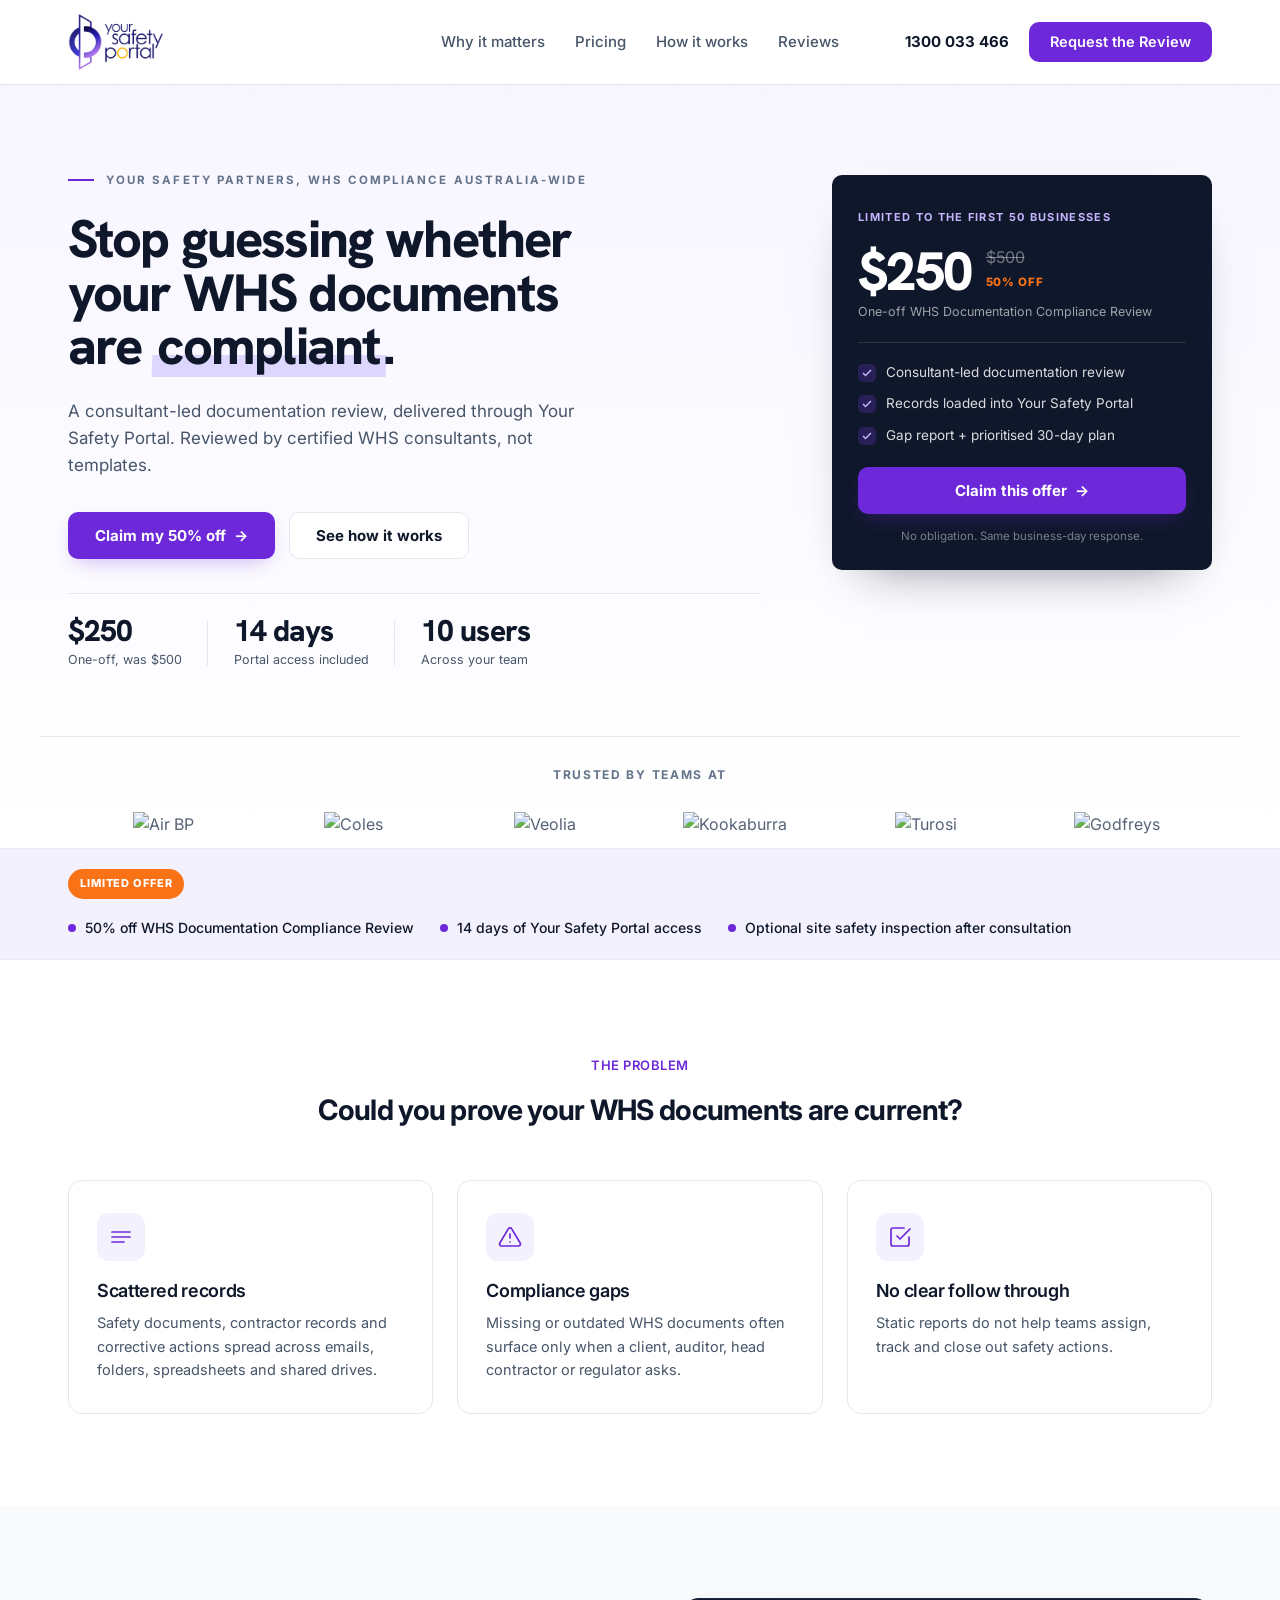
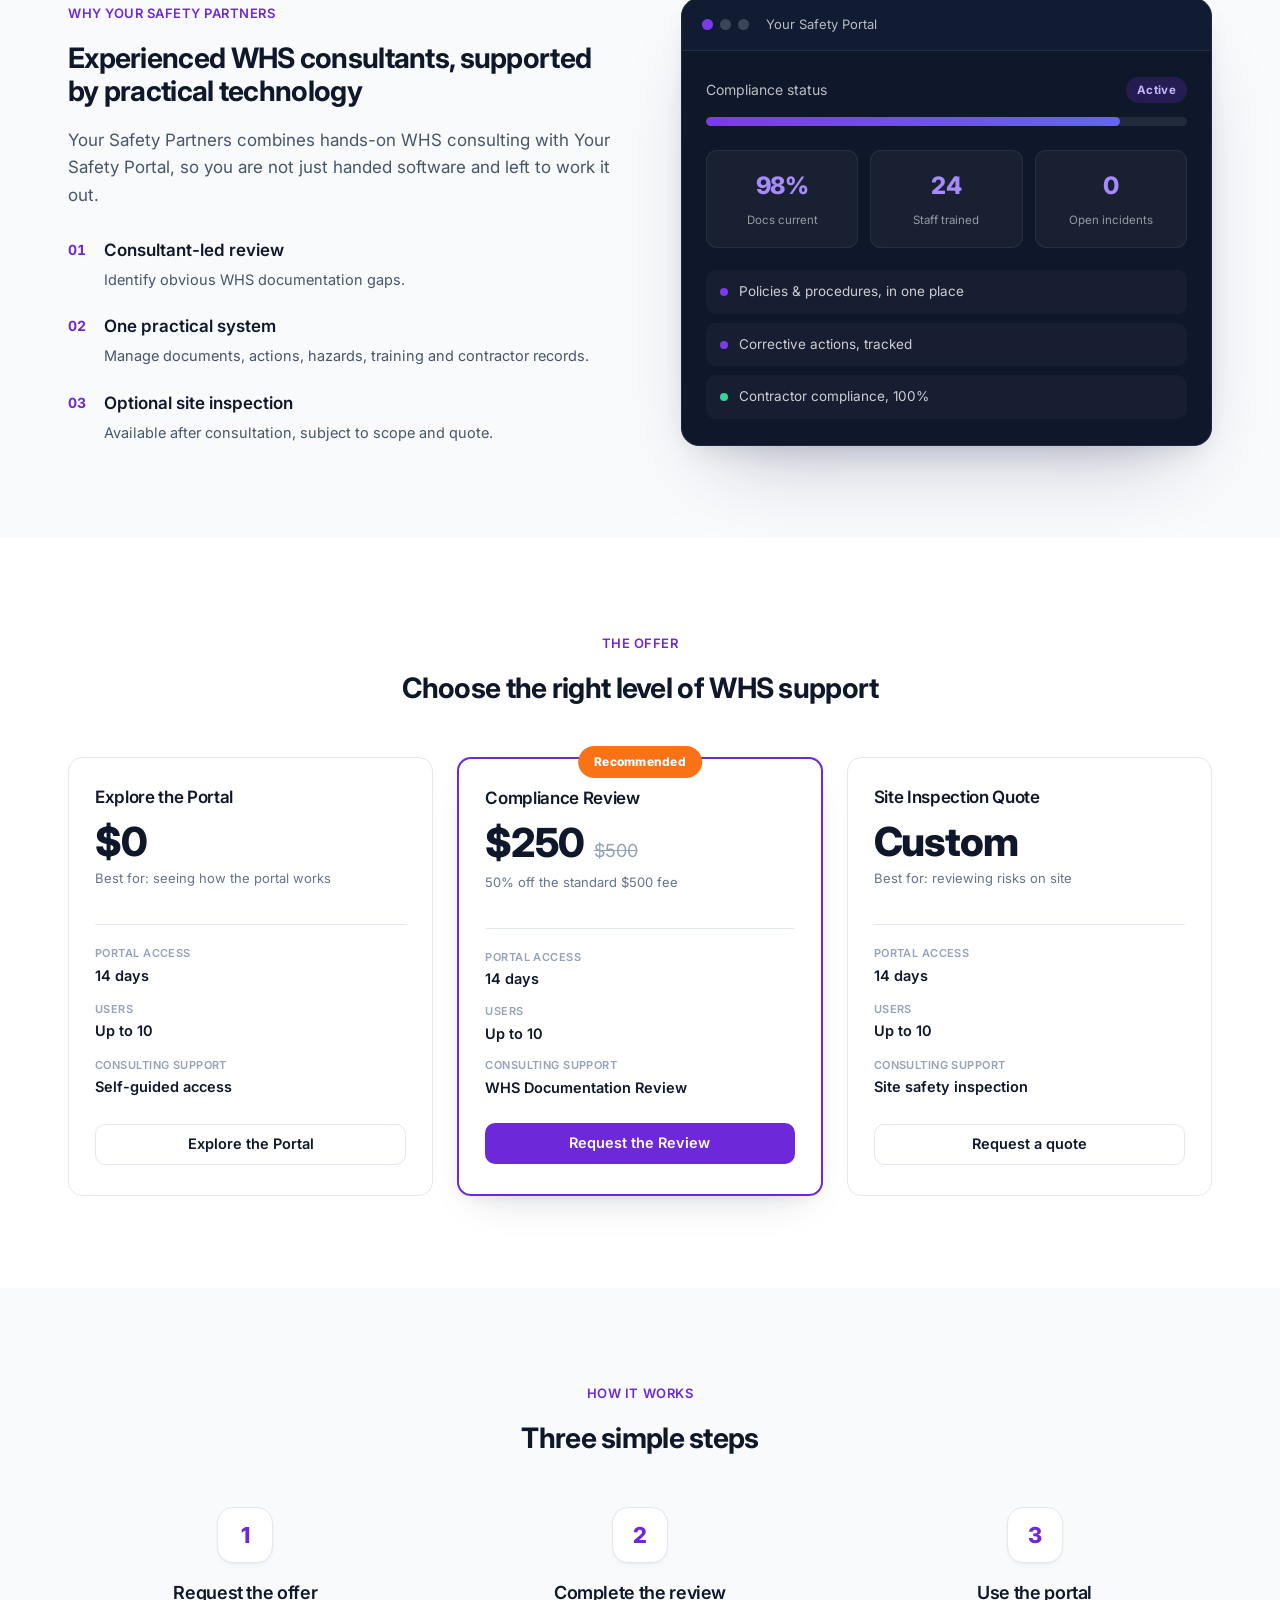
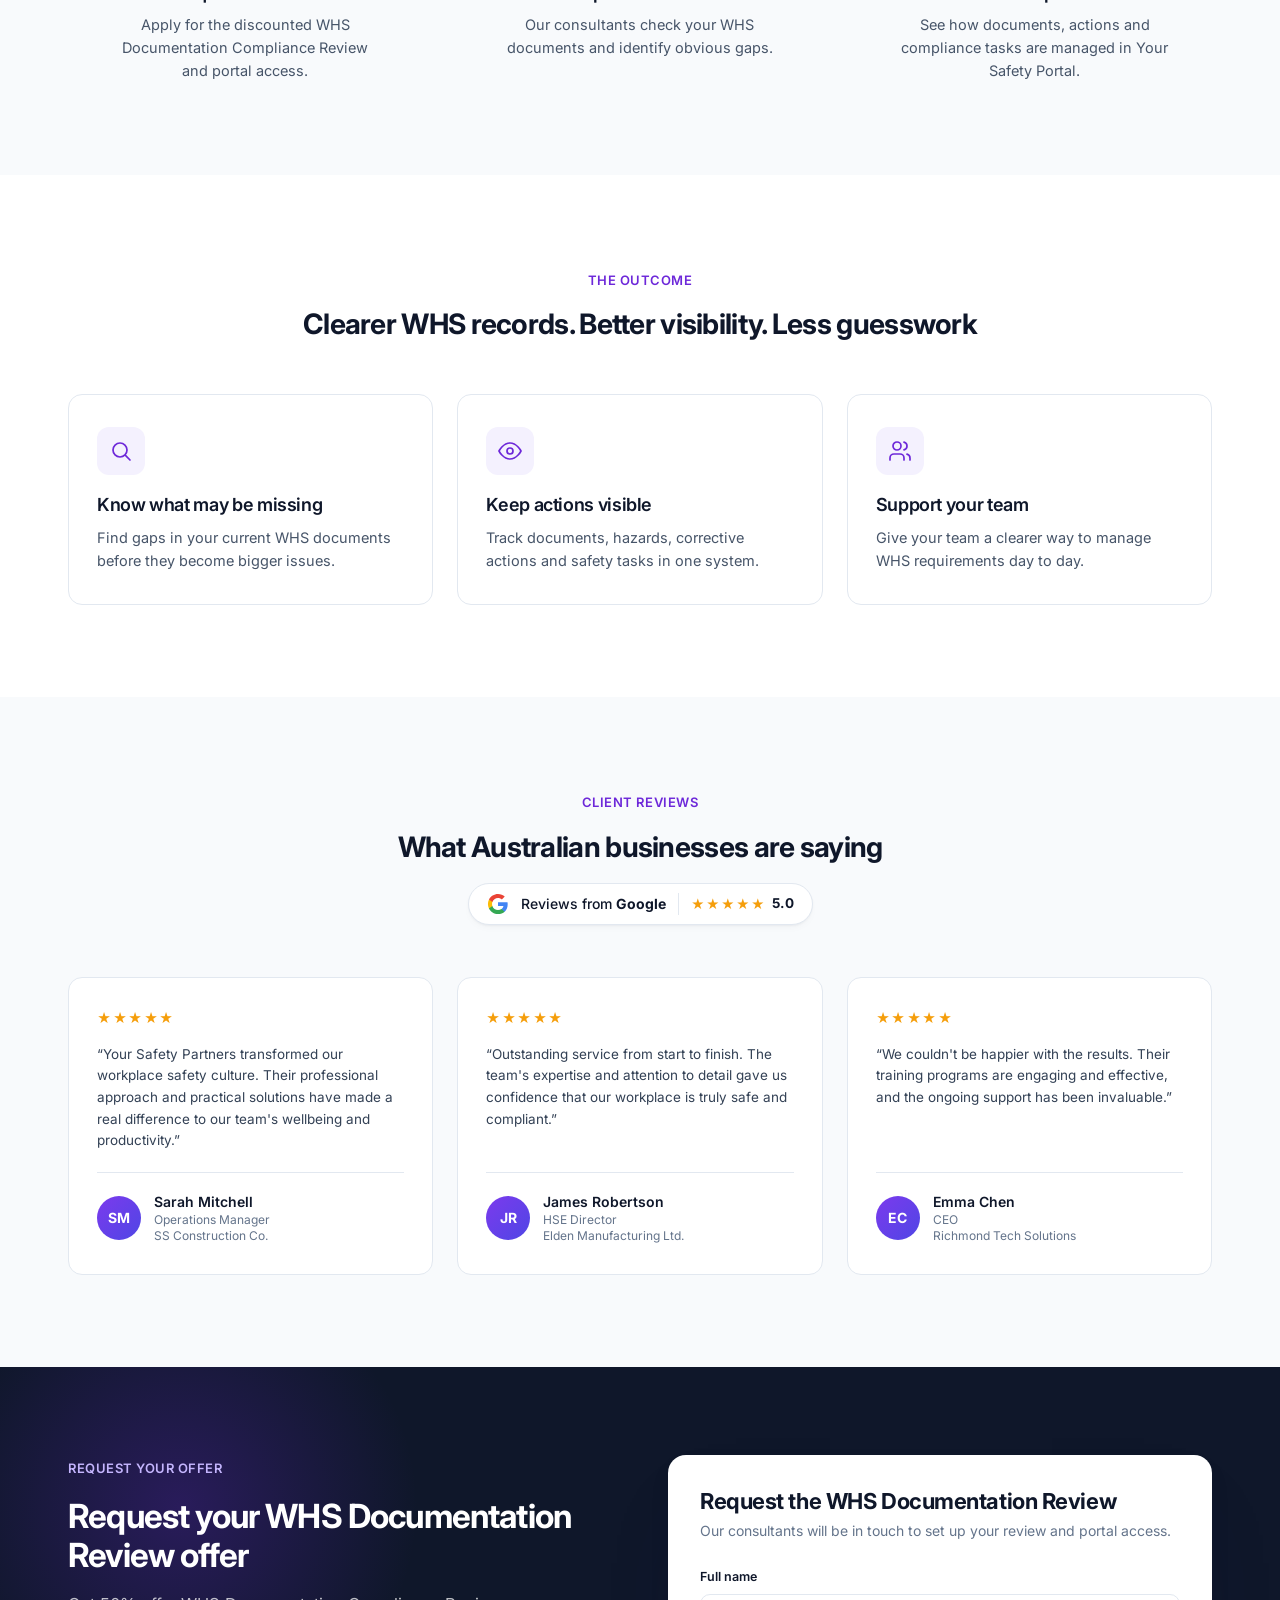
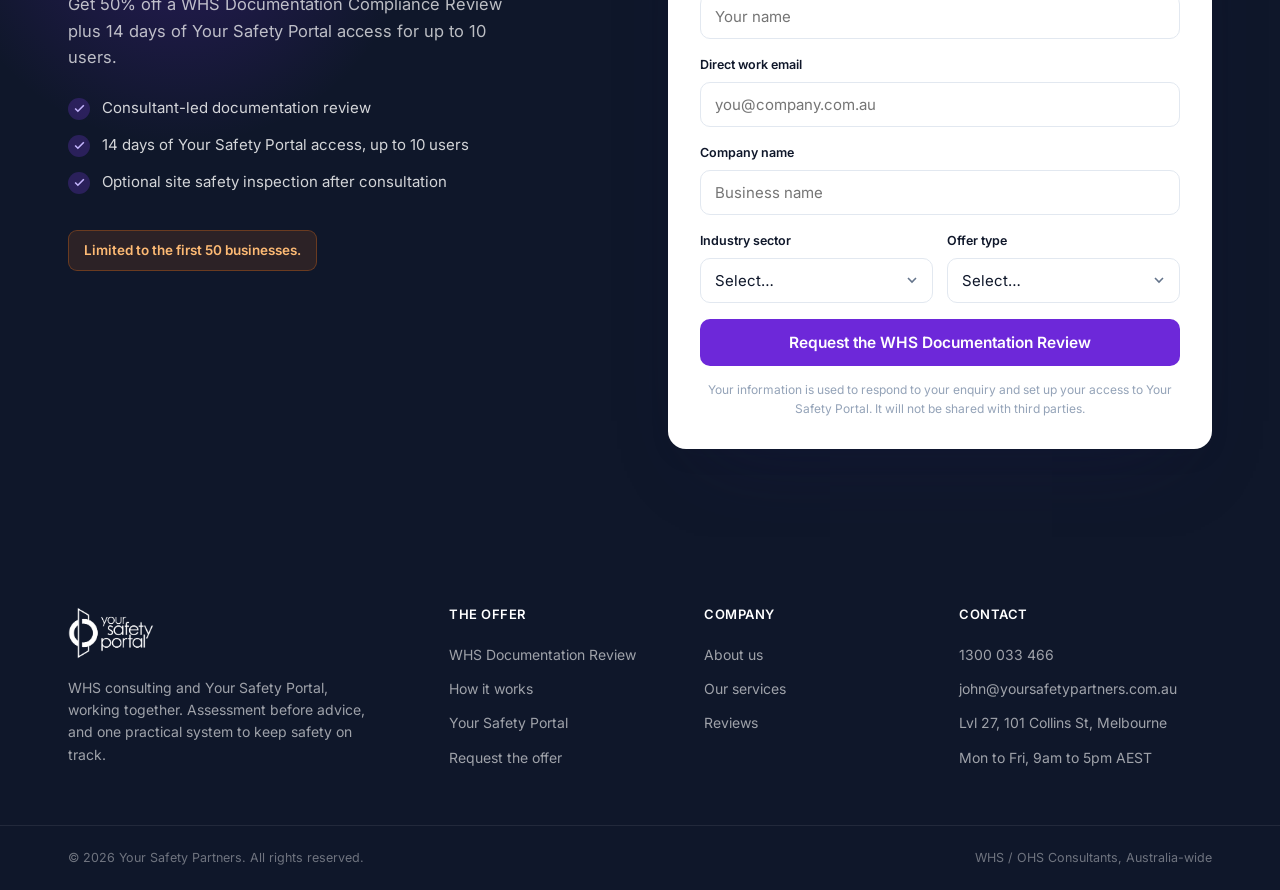
==== index.html @ 128a8061 "Copy: clear the last dashes site-wide; add stat count-up and scroll reveal index.html was already cl" ====
<!DOCTYPE html>
<html lang="en-AU">
<head>
<meta charset="UTF-8" />
<meta name="viewport" content="width=device-width, initial-scale=1.0" />
<title>WHS Documentation Compliance Review, 50% Off | Your Safety Portal</title>
<meta name="description" content="Get 50% off a WHS Documentation Compliance Review, delivered through Your Safety Portal with 14 days of access included. Reviewed by experienced WHS consultants. Limited to the first 50 Australian businesses." />
<link rel="preconnect" href="https://fonts.googleapis.com" />
<link rel="preconnect" href="https://fonts.gstatic.com" crossorigin />
<link href="https://fonts.googleapis.com/css2?family=Hanken+Grotesk:wght@400;500;600;700;800;900&family=Inter:wght@400;500;600;700;800&display=swap" rel="stylesheet" />
<link rel="stylesheet" href="portal.css?v=42" />
</head>
<body>

<!-- ===== Header ===== -->
<header class="nav" id="top">
  <div class="wrap nav__inner">
    <a href="#top" class="nav__brand" aria-label="Your Safety Portal home">
      <img src="assets/portal-logo.png" alt="Your Safety Portal" />
    </a>
    <nav class="nav__links" aria-label="Page sections">
      <a href="#problem">Why it matters</a>
      <a href="#offer">Pricing</a>
      <a href="#how">How it works</a>
      <a href="#reviews">Reviews</a>
    </nav>
    <div class="nav__actions">
      <a href="tel:1300033466" class="nav__phone">1300 033 466</a>
      <a href="#request" class="btn btn--primary">Request the Review</a>
    </div>
  </div>
</header>

<!-- ===== Hero ===== -->
<section class="hero">
  <div class="hero__bgfx" aria-hidden="true">
    <span class="hero__grid"></span>
  </div>
  <div class="wrap hero__inner">
    <div class="hero__content">
      <p class="hero__eyebrow"><span class="hero__dash"></span> Your Safety Partners, WHS compliance Australia-wide</p>
      <h1 class="hero__title">Stop guessing whether<br class="lb" />your WHS documents<br class="lb" />are <mark class="hl">compliant</mark>.</h1>
      <p class="hero__lede">A consultant-led documentation review, delivered through Your Safety Portal. Reviewed by certified WHS consultants, not templates.</p>
      <div class="hero__cta">
        <a href="#request" class="btn btn--primary btn--lg">Claim my 50% off <span class="arr">→</span></a>
        <a href="#how" class="btn btn--outline btn--lg">See how it works</a>
      </div>
      <ul class="hero__stats">
        <li><strong>$250</strong><span>One-off, was $500</span></li>
        <li><strong>14 days</strong><span>Portal access included</span></li>
        <li><strong>10 users</strong><span>Across your team</span></li>
      </ul>
    </div>

    <aside class="offer-card">
      <p class="offer-card__tag">Limited to the first 50 businesses</p>
      <div class="offer-card__price">
        <span class="now">$250</span>
        <span class="offer-card__meta"><span class="was">$500</span><span class="offer-card__off">50% off</span></span>
      </div>
      <p class="offer-card__label">One-off WHS Documentation Compliance Review</p>
      <ul class="offer-card__list">
        <li><span class="check check--sm"><svg viewBox="0 0 24 24" width="12" height="12" fill="none" stroke="currentColor" stroke-width="3"><path d="M20 6 9 17l-5-5"/></svg></span> Consultant-led documentation review</li>
        <li><span class="check check--sm"><svg viewBox="0 0 24 24" width="12" height="12" fill="none" stroke="currentColor" stroke-width="3"><path d="M20 6 9 17l-5-5"/></svg></span> Records loaded into Your Safety Portal</li>
        <li><span class="check check--sm"><svg viewBox="0 0 24 24" width="12" height="12" fill="none" stroke="currentColor" stroke-width="3"><path d="M20 6 9 17l-5-5"/></svg></span> Gap report + prioritised 30-day plan</li>
      </ul>
      <a href="#request" class="btn btn--accent btn--block btn--lg">Claim this offer <span class="arr">→</span></a>
      <p class="offer-card__note">No obligation. Same business-day response.</p>
    </aside>
  </div>

  <div class="wrap hero__logos">
    <span class="hero__logos-label">Trusted by teams at</span>
    <ul class="hero__logos-row">
      <li style="--i:0"><img src="https://www.yoursafetypartners.com.au/wp-content/uploads/2023/09/Air-BP_Logo-For-Web-2.png" alt="Air BP" /></li>
      <li style="--i:1"><img src="https://www.yoursafetypartners.com.au/wp-content/uploads/2023/09/Coles-Express.jpg" alt="Coles" /></li>
      <li style="--i:2"><img src="https://www.yoursafetypartners.com.au/wp-content/uploads/2023/09/Veolia.png" alt="Veolia" /></li>
      <li style="--i:3"><img src="https://www.yoursafetypartners.com.au/wp-content/uploads/2023/09/Kookaburra_sports_logo.png" alt="Kookaburra" /></li>
      <li style="--i:4"><img src="https://www.yoursafetypartners.com.au/wp-content/uploads/2023/09/Turosi.png" alt="Turosi" /></li>
      <li style="--i:5"><img src="https://www.yoursafetypartners.com.au/wp-content/uploads/2023/09/Godfreys_Logo_2019.png" alt="Godfreys" /></li>
    </ul>
  </div>
</section>

<!-- ===== Offer bar ===== -->
<section class="offerbar">
  <div class="wrap offerbar__inner">
    <span class="offerbar__pill">Limited offer</span>
    <ul class="offerbar__items">
      <li><i></i> 50% off WHS Documentation Compliance Review</li>
      <li><i></i> 14 days of Your Safety Portal access</li>
      <li><i></i> Optional site safety inspection after consultation</li>
    </ul>
  </div>
</section>

<!-- ===== Problem ===== -->
<section class="section" id="problem">
  <div class="wrap">
    <header class="head head--center">
      <p class="eyebrow eyebrow--center">The problem</p>
      <h2 class="head__title">Could you prove your WHS documents are current?</h2>
    </header>
    <div class="grid-3">
      <article class="card">
        <div class="card__icon"><svg viewBox="0 0 24 24" fill="none" stroke="currentColor" stroke-width="1.7" stroke-linecap="round" stroke-linejoin="round"><path d="M3 7h18M3 12h18M3 17h12"/></svg></div>
        <h3>Scattered records</h3>
        <p>Safety documents, contractor records and corrective actions spread across emails, folders, spreadsheets and shared drives.</p>
      </article>
      <article class="card">
        <div class="card__icon"><svg viewBox="0 0 24 24" fill="none" stroke="currentColor" stroke-width="1.7" stroke-linecap="round" stroke-linejoin="round"><path d="M12 9v4M12 17h.01M10.29 3.86 1.82 18a2 2 0 0 0 1.71 3h16.94a2 2 0 0 0 1.71-3L13.71 3.86a2 2 0 0 0-3.42 0z"/></svg></div>
        <h3>Compliance gaps</h3>
        <p>Missing or outdated WHS documents often surface only when a client, auditor, head contractor or regulator asks.</p>
      </article>
      <article class="card">
        <div class="card__icon"><svg viewBox="0 0 24 24" fill="none" stroke="currentColor" stroke-width="1.7" stroke-linecap="round" stroke-linejoin="round"><path d="M9 11l3 3L22 4"/><path d="M21 12v7a2 2 0 0 1-2 2H5a2 2 0 0 1-2-2V5a2 2 0 0 1 2-2h11"/></svg></div>
        <h3>No clear follow through</h3>
        <p>Static reports do not help teams assign, track and close out safety actions.</p>
      </article>
    </div>
  </div>
</section>

<!-- ===== Guide ===== -->
<section class="section section--tint" id="guide">
  <div class="wrap guide">
    <div class="guide__text">
      <p class="eyebrow">Why Your Safety Partners</p>
      <h2 class="head__title">Experienced WHS consultants, supported by practical technology</h2>
      <p class="lede">Your Safety Partners combines hands-on WHS consulting with Your Safety Portal, so you are not just handed software and left to work it out.</p>
      <ul class="numlist">
        <li><span class="numlist__n">01</span><div><strong>Consultant-led review</strong><p>Identify obvious WHS documentation gaps.</p></div></li>
        <li><span class="numlist__n">02</span><div><strong>One practical system</strong><p>Manage documents, actions, hazards, training and contractor records.</p></div></li>
        <li><span class="numlist__n">03</span><div><strong>Optional site inspection</strong><p>Available after consultation, subject to scope and quote.</p></div></li>
      </ul>
    </div>
    <div class="panel">
      <div class="panel__top"><span></span><span></span><span></span><em>Your Safety Portal</em></div>
      <div class="panel__body">
        <div class="panel__row"><span>Compliance status</span><span class="tag">Active</span></div>
        <div class="meter"><i style="width:86%"></i></div>
        <div class="panel__stats">
          <div><strong>98%</strong><span>Docs current</span></div>
          <div><strong>24</strong><span>Staff trained</span></div>
          <div><strong>0</strong><span>Open incidents</span></div>
        </div>
        <div class="panel__item"><span class="dot"></span> Policies &amp; procedures, in one place</div>
        <div class="panel__item"><span class="dot"></span> Corrective actions, tracked</div>
        <div class="panel__item"><span class="dot dot--g"></span> Contractor compliance, 100%</div>
      </div>
    </div>
  </div>
</section>

<!-- ===== Pricing ===== -->
<section class="section" id="offer">
  <div class="wrap">
    <header class="head head--center">
      <p class="eyebrow eyebrow--center">The offer</p>
      <h2 class="head__title">Choose the right level of WHS support</h2>
    </header>
    <div class="grid-3 grid-3--pricing">
      <article class="pcard">
        <h3>Explore the Portal</h3>
        <div class="pcard__price"><span class="amt">$0</span></div>
        <p class="pcard__best">Best for: seeing how the portal works</p>
        <ul class="pcard__feats">
          <li><span>Portal access</span><strong>14 days</strong></li>
          <li><span>Users</span><strong>Up to 10</strong></li>
          <li><span>Consulting support</span><strong>Self-guided access</strong></li>
        </ul>
        <a href="#request" class="btn btn--outline btn--block">Explore the Portal</a>
      </article>
      <article class="pcard pcard--featured">
        <span class="pcard__flag">Recommended</span>
        <h3>Compliance Review</h3>
        <div class="pcard__price"><span class="amt">$250</span><span class="pcard__was">$500</span></div>
        <p class="pcard__best">50% off the standard $500 fee</p>
        <ul class="pcard__feats">
          <li><span>Portal access</span><strong>14 days</strong></li>
          <li><span>Users</span><strong>Up to 10</strong></li>
          <li><span>Consulting support</span><strong>WHS Documentation Review</strong></li>
        </ul>
        <a href="#request" class="btn btn--primary btn--block">Request the Review</a>
      </article>
      <article class="pcard">
        <h3>Site Inspection Quote</h3>
        <div class="pcard__price"><span class="amt">Custom</span></div>
        <p class="pcard__best">Best for: reviewing risks on site</p>
        <ul class="pcard__feats">
          <li><span>Portal access</span><strong>14 days</strong></li>
          <li><span>Users</span><strong>Up to 10</strong></li>
          <li><span>Consulting support</span><strong>Site safety inspection</strong></li>
        </ul>
        <a href="#request" class="btn btn--outline btn--block">Request a quote</a>
      </article>
    </div>
  </div>
</section>

<!-- ===== How it works ===== -->
<section class="section section--tint" id="how">
  <div class="wrap">
    <header class="head head--center">
      <p class="eyebrow eyebrow--center">How it works</p>
      <h2 class="head__title">Three simple steps</h2>
    </header>
    <ol class="steps">
      <li><span class="steps__n">1</span><h3>Request the offer</h3><p>Apply for the discounted WHS Documentation Compliance Review and portal access.</p></li>
      <li><span class="steps__n">2</span><h3>Complete the review</h3><p>Our consultants check your WHS documents and identify obvious gaps.</p></li>
      <li><span class="steps__n">3</span><h3>Use the portal</h3><p>See how documents, actions and compliance tasks are managed in Your Safety Portal.</p></li>
    </ol>
  </div>
</section>

<!-- ===== Success ===== -->
<section class="section" id="success">
  <div class="wrap">
    <header class="head head--center">
      <p class="eyebrow eyebrow--center">The outcome</p>
      <h2 class="head__title">Clearer WHS records. Better visibility. Less guesswork</h2>
    </header>
    <div class="grid-3">
      <article class="card">
        <div class="card__icon"><svg viewBox="0 0 24 24" fill="none" stroke="currentColor" stroke-width="1.7" stroke-linecap="round" stroke-linejoin="round"><circle cx="11" cy="11" r="7"/><path d="m21 21-4.3-4.3"/></svg></div>
        <h3>Know what may be missing</h3>
        <p>Find gaps in your current WHS documents before they become bigger issues.</p>
      </article>
      <article class="card">
        <div class="card__icon"><svg viewBox="0 0 24 24" fill="none" stroke="currentColor" stroke-width="1.7" stroke-linecap="round" stroke-linejoin="round"><path d="M1 12s4-8 11-8 11 8 11 8-4 8-11 8-11-8-11-8z"/><circle cx="12" cy="12" r="3"/></svg></div>
        <h3>Keep actions visible</h3>
        <p>Track documents, hazards, corrective actions and safety tasks in one system.</p>
      </article>
      <article class="card">
        <div class="card__icon"><svg viewBox="0 0 24 24" fill="none" stroke="currentColor" stroke-width="1.7" stroke-linecap="round" stroke-linejoin="round"><path d="M16 21v-2a4 4 0 0 0-4-4H6a4 4 0 0 0-4 4v2"/><circle cx="9" cy="7" r="4"/><path d="M22 21v-2a4 4 0 0 0-3-3.87M16 3.13a4 4 0 0 1 0 7.75"/></svg></div>
        <h3>Support your team</h3>
        <p>Give your team a clearer way to manage WHS requirements day to day.</p>
      </article>
    </div>
  </div>
</section>

<!-- ===== Testimonials ===== -->
<section class="section section--tint" id="reviews">
  <div class="wrap">
    <header class="head head--center">
      <p class="eyebrow eyebrow--center">Client reviews</p>
      <h2 class="head__title">What Australian businesses are saying</h2>
      <div class="gbadge">
        <svg viewBox="0 0 48 48" width="22" height="22" aria-hidden="true">
          <path fill="#4285F4" d="M45.12 24.5c0-1.56-.14-3.06-.4-4.5H24v8.51h11.84c-.51 2.75-2.06 5.08-4.39 6.64v5.52h7.11c4.16-3.83 6.56-9.47 6.56-16.17z"/>
          <path fill="#34A853" d="M24 46c5.94 0 10.92-1.97 14.56-5.33l-7.11-5.52c-1.97 1.32-4.49 2.1-7.45 2.1-5.73 0-10.58-3.87-12.31-9.07H4.34v5.7C7.96 41.07 15.4 46 24 46z"/>
          <path fill="#FBBC05" d="M11.69 28.18C11.25 26.86 11 25.45 11 24s.25-2.86.69-4.18v-5.7H4.34C2.85 17.09 2 20.45 2 24s.85 6.91 2.34 9.88l7.35-5.7z"/>
          <path fill="#EA4335" d="M24 10.75c3.23 0 6.13 1.11 8.41 3.29l6.31-6.31C34.91 4.18 29.93 2 24 2 15.4 2 7.96 6.93 4.34 14.12l7.35 5.7c1.73-5.2 6.58-9.07 12.31-9.07z"/>
        </svg>
        <span class="gbadge__text">Reviews from <strong>Google</strong></span>
        <span class="gbadge__rating"><span class="stars">★★★★★</span> 5.0</span>
      </div>
    </header>
    <div class="grid-3">
      <figure class="review">
        <div class="stars">★★★★★</div>
        <blockquote>“Your Safety Partners transformed our workplace safety culture. Their professional approach and practical solutions have made a real difference to our team's wellbeing and productivity.”</blockquote>
        <figcaption><span class="review__av">SM</span><div class="review__who"><strong>Sarah Mitchell</strong><span>Operations Manager</span><span class="review__co">SS Construction Co.</span></div></figcaption>
      </figure>
      <figure class="review">
        <div class="stars">★★★★★</div>
        <blockquote>“Outstanding service from start to finish. The team's expertise and attention to detail gave us confidence that our workplace is truly safe and compliant.”</blockquote>
        <figcaption><span class="review__av">JR</span><div class="review__who"><strong>James Robertson</strong><span>HSE Director</span><span class="review__co">Elden Manufacturing Ltd.</span></div></figcaption>
      </figure>
      <figure class="review">
        <div class="stars">★★★★★</div>
        <blockquote>“We couldn't be happier with the results. Their training programs are engaging and effective, and the ongoing support has been invaluable.”</blockquote>
        <figcaption><span class="review__av">EC</span><div class="review__who"><strong>Emma Chen</strong><span>CEO</span><span class="review__co">Richmond Tech Solutions</span></div></figcaption>
      </figure>
    </div>
  </div>
</section>

<!-- ===== Final CTA + Form ===== -->
<section class="cta" id="request">
  <div class="cta__glow" aria-hidden="true"></div>
  <div class="wrap cta__inner">
    <div class="cta__text">
      <p class="eyebrow eyebrow--light">Request your offer</p>
      <h2 class="cta__title">Request your WHS Documentation Review offer</h2>
      <p class="cta__copy">Get 50% off a WHS Documentation Compliance Review plus 14 days of Your Safety Portal access for up to 10 users.</p>
      <ul class="checks checks--light">
        <li><span class="check"><svg viewBox="0 0 24 24" width="13" height="13" fill="none" stroke="currentColor" stroke-width="3"><path d="M20 6 9 17l-5-5"/></svg></span><div>Consultant-led documentation review</div></li>
        <li><span class="check"><svg viewBox="0 0 24 24" width="13" height="13" fill="none" stroke="currentColor" stroke-width="3"><path d="M20 6 9 17l-5-5"/></svg></span><div>14 days of Your Safety Portal access, up to 10 users</div></li>
        <li><span class="check"><svg viewBox="0 0 24 24" width="13" height="13" fill="none" stroke="currentColor" stroke-width="3"><path d="M20 6 9 17l-5-5"/></svg></span><div>Optional site safety inspection after consultation</div></li>
      </ul>
      <p class="cta__limit">Limited to the first 50 businesses.</p>
    </div>

    <div class="formcard">
      <h3>Request the WHS Documentation Review</h3>
      <p class="formcard__sub">Our consultants will be in touch to set up your review and portal access.</p>
      <form onsubmit="return false;">
        <label class="field"><span>Full name</span><input type="text" required placeholder="Your name" /></label>
        <label class="field"><span>Direct work email</span><input type="email" required placeholder="you@company.com.au" /></label>
        <label class="field"><span>Company name</span><input type="text" required placeholder="Business name" /></label>
        <div class="field-row">
          <label class="field"><span>Industry sector</span>
            <select required><option value="" disabled selected>Select…</option><option>Construction</option><option>Manufacturing</option><option>Warehousing</option><option>Other</option></select>
          </label>
          <label class="field"><span>Offer type</span>
            <select required><option value="" disabled selected>Select…</option><option>14-Day Portal Access</option><option>50% Off Documentation Review + Portal</option><option>Site Inspection Quote + Portal</option></select>
          </label>
        </div>
        <button type="submit" class="btn btn--primary btn--block btn--lg">Request the WHS Documentation Review</button>
        <p class="formcard__note">Your information is used to respond to your enquiry and set up your access to Your Safety Portal. It will not be shared with third parties.</p>
      </form>
    </div>
  </div>
</section>

<!-- ===== Footer ===== -->
<footer class="footer">
  <div class="wrap footer__inner">
    <div class="footer__brand">
      <img src="assets/portal-logo-white.png" alt="Your Safety Portal" />
      <p>WHS consulting and Your Safety Portal, working together. Assessment before advice, and one practical system to keep safety on track.</p>
    </div>
    <div class="footer__col">
      <h4>The offer</h4>
      <a href="#offer">WHS Documentation Review</a>
      <a href="#how">How it works</a>
      <a href="#guide">Your Safety Portal</a>
      <a href="#request">Request the offer</a>
    </div>
    <div class="footer__col">
      <h4>Company</h4>
      <a href="about.html">About us</a>
      <a href="services.html">Our services</a>
      <a href="#reviews">Reviews</a>
    </div>
    <div class="footer__col">
      <h4>Contact</h4>
      <a href="tel:1300033466">1300 033 466</a>
      <a href="mailto:john@yoursafetypartners.com.au">john@yoursafetypartners.com.au</a>
      <span>Lvl 27, 101 Collins St, Melbourne</span>
      <span>Mon to Fri, 9am to 5pm AEST</span>
    </div>
  </div>
  <div class="footer__bar">
    <div class="wrap footer__bar-inner">
      <span>© 2026 Your Safety Partners. All rights reserved.</span>
      <span>WHS / OHS Consultants, Australia-wide</span>
    </div>
  </div>
</footer>

<script>
/* Two small touches. Both are opt-in from JS, so with scripting off the
   page renders exactly as it does now: figures at their final value and
   every section visible. Both bail out under "reduce motion". */
(function () {
  var reduce = window.matchMedia && window.matchMedia('(prefers-reduced-motion: reduce)').matches;
  if (reduce || !window.requestAnimationFrame) return;

  /* 1. Hero stat figures count up once, after the entrance settles. */
  function countUp() {
    var els = document.querySelectorAll('.hero__stats strong');
    for (var i = 0; i < els.length; i++) (function (el) {
      var full = el.textContent.trim();
      var m = full.match(/^(\D*)(\d+)(.*)$/);          /* $250 | 14 days | 10 users */
      if (!m) return;
      var pre = m[1], target = parseInt(m[2], 10), post = m[3], dur = 850, start = null;
      el.textContent = pre + '0' + post;
      requestAnimationFrame(function step(t) {
        if (start === null) start = t;
        var p = Math.min(1, (t - start) / dur);
        var eased = 1 - Math.pow(1 - p, 3);
        el.textContent = p < 1 ? pre + Math.round(target * eased) + post : full;
        if (p < 1) requestAnimationFrame(step);
      });
    })(els[i]);
  }
  setTimeout(countUp, 620);   /* after the stats have risen into place */

  /* 2. Sections below the hero rise in as they come into view. */
  if (!('IntersectionObserver' in window)) return;
  var targets = document.querySelectorAll(
    '.section .head, .section .card, .section .pcard, .section .numlist li, .section .review, .formcard'
  );
  if (!targets.length) return;

  var io = new IntersectionObserver(function (entries) {
    entries.forEach(function (e) {
      if (!e.isIntersecting) return;
      e.target.classList.add('is-in');
      io.unobserve(e.target);
    });
  }, { rootMargin: '0px 0px -12% 0px', threshold: 0.05 });

  for (var j = 0; j < targets.length; j++) {
    targets[j].classList.add('js-reveal');
    /* stagger siblings only, so a row animates in sequence */
    var sibs = targets[j].parentElement ? targets[j].parentElement.children : [];
    var k = Array.prototype.indexOf.call(sibs, targets[j]);
    targets[j].style.transitionDelay = Math.min(k, 4) * 70 + 'ms';
    io.observe(targets[j]);
  }
})();
</script>
</body>
</html>
---- portal.css ----
/* ============================================================
   Your Safety Portal — WHS Documentation Review landing page
   Light, clean SaaS design (matches yoursafetyportal.com.au)
   ============================================================ */
:root{
  --ink:#0f172a;          /* headings (slate-900) */
  --body:#475569;         /* body text (slate-600) */
  --muted:#64748b;        /* muted (slate-500) */
  --faint:#94a3b8;        /* slate-400 */
  --bg:#ffffff;
  --tint:#f8fafc;         /* section alt bg (slate-50) */
  --line:#e2e8f0;         /* borders (slate-200) */
  --navy:#1e293b;         /* primary button (slate-800) */
  --navy-2:#0f172a;       /* dark sections / hover */
  --violet:#6d28d9;       /* brand accent */
  --violet-2:#7c3aed;
  --violet-soft:#f4f1fe;  /* soft brand tint */
  --violet-ring:rgba(109,40,217,.14);
  --orange:#f97316;       /* secondary pop (logo dot) */
  --gold:#f59e0b;         /* review stars */
  --wrap:1200px;
  --r:14px;               /* cards */
  --rb:10px;              /* buttons/inputs */
  --ease:cubic-bezier(.16,1,.3,1);
  --sh-sm:0 1px 2px rgba(15,23,42,.04), 0 4px 12px -6px rgba(15,23,42,.08);
  --sh-md:0 4px 16px -6px rgba(15,23,42,.10), 0 18px 40px -20px rgba(15,23,42,.18);
  --sh-lg:0 10px 30px -12px rgba(15,23,42,.16), 0 40px 80px -40px rgba(30,27,75,.35);
}
@media(min-width:1500px){ :root{ --wrap:1280px; } }

*,*::before,*::after{ box-sizing:border-box; }
html{ scroll-behavior:smooth; -webkit-text-size-adjust:100%; }
body{ margin:0; font-family:'Inter',system-ui,sans-serif; color:var(--body); background:var(--bg);
  font-size:16px; line-height:1.6; -webkit-font-smoothing:antialiased; overflow-x:hidden; }
img{ max-width:100%; display:block; }
a{ color:inherit; text-decoration:none; }
h1,h2,h3,h4{ margin:0; color:var(--ink); font-weight:700; letter-spacing:-.02em; line-height:1.15; }
::selection{ background:var(--violet); color:#fff; }
:focus-visible{ outline:2px solid var(--violet); outline-offset:2px; border-radius:4px; }
.wrap{ width:100%; max-width:var(--wrap); margin-inline:auto; padding-inline:28px; }

/* ---------- eyebrow ---------- */
.eyebrow{ display:inline-flex; align-items:center; gap:9px; margin:0 0 18px;
  font-size:13px; font-weight:600; letter-spacing:.04em; text-transform:uppercase; color:var(--violet); }
.eyebrow--center{ justify-content:center; }
.eyebrow--light{ color:#c4b5fd; }
.eyebrow__dot{ display:none; }

/* ---------- buttons ---------- */
.btn{ display:inline-flex; align-items:center; justify-content:center; gap:8px; cursor:pointer;
  font-family:inherit; font-weight:600; font-size:14.5px; line-height:1; white-space:nowrap;
  padding:12px 20px; border-radius:var(--rb); border:1.5px solid transparent;
  transition:transform .2s var(--ease), background .2s, box-shadow .2s, border-color .2s, color .2s; }
.btn--lg{ padding:15px 26px; font-size:15.5px; }
.btn--block{ width:100%; }
.btn--primary{ background:var(--navy); color:#fff; box-shadow:var(--sh-sm); }
.btn--primary:hover{ background:var(--navy-2); transform:translateY(-2px); box-shadow:var(--sh-md); }
.btn--outline{ background:#fff; color:var(--ink); border-color:var(--line); }
.btn--outline:hover{ border-color:var(--navy); background:var(--tint); }
.btn--ghost{ background:transparent; color:var(--ink); border-color:var(--line); }
.btn--ghost:hover{ border-color:var(--violet); color:var(--violet); }

/* ---------- checks ---------- */
.check{ flex-shrink:0; width:22px; height:22px; border-radius:50%; background:var(--violet-soft);
  color:var(--violet); display:grid; place-items:center; margin-top:1px; }
.check--sm{ width:20px; height:20px; }
.checks{ list-style:none; margin:0 0 30px; padding:0; display:grid; gap:14px; max-width:48ch; }
.checks li{ display:flex; align-items:flex-start; gap:12px; font-size:15px; color:var(--body); line-height:1.5; }
.checks strong{ color:var(--ink); font-weight:600; }
.checks--light li{ color:rgba(255,255,255,.82); }
.checks--light .check{ background:rgba(124,58,237,.25); color:#c4b5fd; }

/* ============================================================
   HEADER (white, sticky)
   ============================================================ */
.nav{ position:sticky; top:0; z-index:60; background:rgba(255,255,255,.85); backdrop-filter:blur(14px) saturate(1.4);
  -webkit-backdrop-filter:blur(14px) saturate(1.4); border-bottom:1px solid var(--line); }
.nav__inner{ display:grid; grid-template-columns:1fr auto 1fr; align-items:center; gap:24px; height:84px; }
.nav__brand{ justify-self:start; display:inline-flex; }
.nav__brand img{ height:58px; width:auto; }
.nav__links{ justify-self:center; display:flex; gap:30px; }
.nav__links a{ font-size:15px; font-weight:500; color:var(--body); position:relative; padding:4px 0; transition:color .2s; }
.nav__links a::after{ content:''; position:absolute; left:0; bottom:-2px; width:0; height:2px; background:var(--violet); transition:width .25s var(--ease); }
.nav__links a:hover{ color:var(--ink); }
.nav__links a:hover::after{ width:100%; }
.nav__actions{ justify-self:end; display:flex; align-items:center; gap:20px; }
.nav__phone{ font-weight:700; color:var(--ink); font-size:15px; }
.nav__phone:hover{ color:var(--violet); }
@media(max-width:920px){
  .nav__inner{ grid-template-columns:auto auto; height:66px; }
  .nav__links{ display:none; }
  .nav__phone{ display:none; }
  .nav__brand img{ height:40px; }
}

/* ============================================================
   HERO (light)
   ============================================================ */
.hero{ position:relative; overflow:hidden; background:linear-gradient(180deg,#fbfaff 0%,#ffffff 62%); }
/* animated ambient background */
.hero__bgfx{ position:absolute; inset:0; overflow:hidden; pointer-events:none; z-index:0; }
.orb{ position:absolute; border-radius:50%; filter:blur(64px); will-change:transform; }
.orb--1{ width:560px; height:560px; top:-170px; right:-90px; opacity:.55;
  background:radial-gradient(circle, rgba(124,58,237,.5), transparent 68%); }
.orb--2{ width:480px; height:480px; top:50px; left:-150px; opacity:.5;
  background:radial-gradient(circle, rgba(79,70,229,.42), transparent 68%); }
.orb--3{ width:420px; height:420px; bottom:-190px; left:44%; opacity:.42;
  background:radial-gradient(circle, rgba(167,139,250,.5), transparent 68%); }
.hero__grid{ position:absolute; inset:0; opacity:.6;
  background-image:linear-gradient(rgba(15,23,42,.04) 1px,transparent 1px),linear-gradient(90deg,rgba(15,23,42,.04) 1px,transparent 1px);
  background-size:56px 56px;
  -webkit-mask-image:radial-gradient(120% 85% at 50% 0%,#000 28%,transparent 72%);
  mask-image:radial-gradient(120% 85% at 50% 0%,#000 28%,transparent 72%); }
.hero__inner{ position:relative; z-index:1; display:grid; grid-template-columns:1.15fr .85fr; gap:60px; align-items:center; padding:80px 28px 88px; }
.hero__title{ font-size:clamp(1.8rem,3vw,2.55rem); font-weight:800; letter-spacing:-.03em; line-height:1.12; margin:0 0 18px; }
.grad{ background:linear-gradient(120deg,#7c3aed,#4f46e5); -webkit-background-clip:text; background-clip:text; color:transparent; }
.hero__lede{ font-size:16.5px; color:var(--body); max-width:46ch; margin:0 0 28px; line-height:1.6; }
.hero__cta{ display:flex; gap:12px; flex-wrap:wrap; }
@media(max-width:900px){ .hero__inner{ grid-template-columns:1fr; gap:40px; padding:56px 28px 64px; } }

/* offer card (hero right) */
.offer-card{ position:relative; background:#fff; border:1px solid var(--line); border-radius:20px;
  padding:32px 30px 26px; box-shadow:var(--sh-lg); }
.offer-card__badge{ position:absolute; top:-14px; right:26px; background:var(--orange); color:#fff;
  font-weight:800; font-size:12.5px; letter-spacing:.02em; padding:7px 14px; border-radius:9px; box-shadow:0 8px 18px -8px rgba(249,115,22,.7); }
.offer-card__title{ font-size:19px; font-weight:700; margin:4px 0 16px; line-height:1.3; }
.offer-card__price{ display:flex; align-items:baseline; gap:12px; }
.offer-card__price .now{ font-size:46px; font-weight:800; color:var(--ink); letter-spacing:-.03em; line-height:1; }
.offer-card__price .was{ font-size:20px; color:var(--faint); text-decoration:line-through; }
.offer-card__sub{ font-size:13px; color:var(--muted); margin:9px 0 22px; }
.offer-card__list{ list-style:none; margin:0 0 22px; padding:20px 0 0; border-top:1px solid var(--line); display:grid; gap:12px; }
.offer-card__list li{ display:flex; align-items:flex-start; gap:10px; font-size:14px; color:var(--body); line-height:1.45; }
.offer-card__note{ text-align:center; font-size:12px; color:var(--faint); margin:14px 0 0; }

/* ============================================================
   OFFER BAR
   ============================================================ */
.offerbar{ background:var(--violet-soft); border-top:1px solid #ece7fb; border-bottom:1px solid #ece7fb; }
.offerbar__inner{ display:flex; align-items:center; gap:18px 28px; flex-wrap:wrap; padding:20px 28px; }
.offerbar__pill{ flex-shrink:0; font-size:11px; font-weight:800; letter-spacing:.08em; text-transform:uppercase;
  color:#fff; background:var(--orange); padding:6px 12px; border-radius:20px; }
.offerbar__items{ list-style:none; margin:0; padding:0; display:flex; gap:14px 26px; flex-wrap:wrap; }
.offerbar__items li{ display:flex; align-items:center; gap:9px; font-size:14px; font-weight:500; color:var(--ink); }
.offerbar__items i{ width:8px; height:8px; border-radius:50%; background:var(--violet); flex-shrink:0; }

/* ============================================================
   SECTIONS + heads
   ============================================================ */
.section{ padding:92px 0; }
.section--tint{ background:var(--tint); }
.head{ max-width:720px; margin-bottom:52px; }
.head--center{ margin-inline:auto; text-align:center; }
.head__title{ font-size:clamp(1.5rem,2.2vw,1.95rem); font-weight:700; letter-spacing:-.025em; line-height:1.2; }
.lede{ font-size:17px; color:var(--body); margin:18px 0 28px; max-width:52ch; line-height:1.6; }

/* 3-up card grid */
.grid-3{ display:grid; grid-template-columns:repeat(3,1fr); gap:24px; }
@media(max-width:860px){ .grid-3{ grid-template-columns:1fr; max-width:460px; margin-inline:auto; } }

.card{ background:#fff; border:1px solid var(--line); border-radius:var(--r); padding:32px 28px;
  transition:transform .3s var(--ease), box-shadow .3s, border-color .3s; }
.card:hover{ transform:translateY(-4px); box-shadow:var(--sh-md); border-color:transparent; }
.card__icon{ width:48px; height:48px; border-radius:12px; background:var(--violet-soft); color:var(--violet);
  display:grid; place-items:center; margin-bottom:20px; }
.card__icon svg{ width:24px; height:24px; }
.card h3{ font-size:18px; font-weight:600; margin-bottom:10px; }
.card p{ font-size:14.5px; margin:0; color:var(--body); }

/* ============================================================
   GUIDE (text + dark dashboard panel)
   ============================================================ */
.guide{ display:grid; grid-template-columns:1.02fr .98fr; gap:60px; align-items:center; }
.numlist{ list-style:none; margin:8px 0 0; padding:0; display:grid; gap:22px; }
.numlist li{ display:flex; align-items:flex-start; gap:18px; }
.numlist__n{ font-size:14px; font-weight:700; color:var(--violet); flex-shrink:0; padding-top:2px;
  font-variant-numeric:tabular-nums; }
.numlist strong{ display:block; font-size:17px; font-weight:600; color:var(--ink); margin-bottom:4px; }
.numlist p{ margin:0; font-size:14.5px; color:var(--body); }
@media(max-width:860px){ .guide{ grid-template-columns:1fr; gap:40px; } }

/* dark dashboard mockup on the light page */
.panel{ background:var(--navy-2); border:1px solid #1e293b; border-radius:18px; overflow:hidden; box-shadow:var(--sh-lg); }
.panel__top{ display:flex; align-items:center; gap:7px; padding:15px 20px; border-bottom:1px solid rgba(255,255,255,.08); background:#111c33; }
.panel__top span{ width:11px; height:11px; border-radius:50%; background:rgba(255,255,255,.18); }
.panel__top span:first-child{ background:var(--violet-2); }
.panel__top em{ margin-left:10px; font-style:normal; font-size:13px; color:rgba(255,255,255,.7); }
.panel__body{ padding:26px 24px; }
.panel__row{ display:flex; justify-content:space-between; align-items:center; margin-bottom:14px; font-size:14px; color:rgba(255,255,255,.72); }
.tag{ font-size:11.5px; font-weight:700; letter-spacing:.03em; padding:4px 11px; border-radius:20px; background:rgba(124,58,237,.2); color:#c4b5fd; }
.meter{ height:9px; background:rgba(255,255,255,.08); border-radius:20px; overflow:hidden; margin-bottom:24px; }
.meter i{ display:block; height:100%; background:linear-gradient(90deg,#7c3aed,#6366f1); border-radius:20px; }
.panel__stats{ display:grid; grid-template-columns:repeat(3,1fr); gap:12px; margin-bottom:22px; }
.panel__stats > div{ background:rgba(255,255,255,.04); border:1px solid rgba(255,255,255,.07); border-radius:11px; padding:16px 12px; text-align:center; }
.panel__stats strong{ display:block; font-size:24px; font-weight:800; color:#a78bfa; letter-spacing:-.02em; }
.panel__stats span{ font-size:11.5px; color:rgba(255,255,255,.55); }
.panel__item{ display:flex; align-items:center; gap:11px; font-size:13.5px; color:rgba(255,255,255,.78); padding:11px 14px; background:rgba(255,255,255,.03); border-radius:10px; margin-bottom:9px; }
.panel__item:last-child{ margin-bottom:0; }
.panel__item .dot{ width:8px; height:8px; border-radius:50%; background:var(--violet-2); flex-shrink:0; }
.panel__item .dot--g{ background:#34d399; }

/* ============================================================
   PRICING
   ============================================================ */
.grid-3--pricing{ align-items:stretch; }
.pcard{ display:flex; flex-direction:column; background:#fff; border:1px solid var(--line); border-radius:var(--r);
  padding:30px 26px; position:relative; transition:transform .3s var(--ease), box-shadow .3s; }
.pcard:hover{ transform:translateY(-4px); box-shadow:var(--sh-md); }
.pcard--featured{ border:2px solid var(--violet); box-shadow:var(--sh-md); }
.pcard__flag{ position:absolute; top:-13px; left:50%; transform:translateX(-50%); background:var(--orange); color:#fff;
  font-size:12px; font-weight:800; letter-spacing:.02em; padding:6px 16px; border-radius:20px; white-space:nowrap; }
.pcard h3{ font-size:17px; font-weight:600; margin-bottom:14px; }
.pcard__price{ display:flex; align-items:baseline; gap:10px; margin-bottom:6px; }
.pcard__price .amt{ font-size:40px; font-weight:800; color:var(--ink); letter-spacing:-.03em; line-height:1; }
.pcard__was{ font-size:18px; color:var(--faint); text-decoration:line-through; }
.pcard__best{ font-size:13px; color:var(--muted); margin:0 0 22px; min-height:34px; }
.pcard__feats{ list-style:none; margin:0 0 26px; padding:20px 0 0; border-top:1px solid var(--line); display:grid; gap:14px; flex:1; }
.pcard__feats li{ display:flex; flex-direction:column; gap:3px; }
.pcard__feats span{ font-size:11px; letter-spacing:.04em; text-transform:uppercase; color:var(--faint); font-weight:600; }
.pcard__feats strong{ font-size:14.5px; font-weight:600; color:var(--ink); line-height:1.35; }

/* ============================================================
   STEPS
   ============================================================ */
.steps{ list-style:none; margin:0; padding:0; display:grid; grid-template-columns:repeat(3,1fr); gap:40px; counter-reset:s; text-align:center; }
.steps li{ display:flex; flex-direction:column; align-items:center; }
.steps__n{ width:56px; height:56px; border-radius:16px; background:#fff; border:1px solid var(--line);
  display:grid; place-items:center; font-size:22px; font-weight:800; color:var(--violet); margin-bottom:20px; box-shadow:var(--sh-sm); }
.steps h3{ font-size:18px; font-weight:600; margin-bottom:9px; }
.steps p{ font-size:14.5px; margin:0; max-width:30ch; color:var(--body); }
@media(max-width:760px){ .steps{ grid-template-columns:1fr; gap:34px; } }

/* ============================================================
   REVIEWS
   ============================================================ */
.gbadge{ display:inline-flex; align-items:center; gap:12px; margin-top:18px; padding:9px 18px;
  background:#fff; border:1px solid var(--line); border-radius:999px; box-shadow:var(--sh-sm); }
.gbadge__text{ font-size:14px; color:var(--ink); font-weight:500; }
.gbadge__rating{ display:inline-flex; align-items:center; gap:6px; padding-left:12px; border-left:1px solid var(--line);
  font-size:13.5px; font-weight:700; color:var(--ink); }
.gbadge__rating .stars{ margin:0; font-size:13px; letter-spacing:1px; }
@media(max-width:460px){ .gbadge{ flex-wrap:wrap; justify-content:center; } }

.review{ background:#fff; border:1px solid var(--line); border-radius:var(--r); padding:30px 28px; margin:0;
  display:flex; flex-direction:column; transition:transform .3s var(--ease), box-shadow .3s; }
.review:hover{ transform:translateY(-4px); box-shadow:var(--sh-md); }
.stars{ color:var(--gold); letter-spacing:1.5px; font-size:13.5px; margin-bottom:14px; }
.review blockquote{ margin:0 0 20px; font-size:13.5px; color:#334155; line-height:1.6; flex:1; }
.review figcaption{ display:flex; align-items:center; gap:13px; border-top:1px solid var(--line); padding-top:20px; }
.review__av{ width:44px; height:44px; border-radius:50%; flex-shrink:0; display:grid; place-items:center;
  font-size:14px; font-weight:700; color:#fff; background:linear-gradient(135deg,#7c3aed,#4f46e5); }
.review__who{ display:flex; flex-direction:column; line-height:1.35; min-width:0; }
.review__who strong{ font-size:14px; font-weight:600; color:var(--ink); }
.review__who span{ font-size:12px; color:var(--muted); }
.review__co{ color:var(--faint); }

/* ============================================================
   FINAL CTA + FORM (dark section)
   ============================================================ */
.cta{ position:relative; overflow:hidden; background:var(--navy-2); color:rgba(255,255,255,.8); }
.cta__glow{ position:absolute; top:-140px; left:-100px; width:560px; height:560px; pointer-events:none;
  background:radial-gradient(circle, rgba(109,40,217,.28), transparent 60%); }
.cta__inner{ position:relative; display:grid; grid-template-columns:1fr 1fr; gap:56px; align-items:start; padding:88px 28px; }
.cta__title{ font-size:clamp(1.7rem,2.6vw,2.3rem); font-weight:700; color:#fff; letter-spacing:-.025em; line-height:1.18; margin-bottom:16px; }
.cta__copy{ font-size:16.5px; color:rgba(255,255,255,.72); margin:0 0 26px; max-width:46ch; }
.cta__limit{ display:inline-flex; align-items:center; font-size:13.5px; font-weight:600; color:#fdba74;
  background:rgba(249,115,22,.12); border:1px solid rgba(249,115,22,.3); border-radius:9px; padding:9px 15px; margin:6px 0 0; }
@media(max-width:860px){ .cta__inner{ grid-template-columns:1fr; gap:40px; } }

.formcard{ background:#fff; border-radius:18px; padding:34px 32px 30px; box-shadow:var(--sh-lg); color:var(--body); }
.formcard h3{ font-size:22px; font-weight:700; color:var(--ink); margin-bottom:6px; }
.formcard__sub{ font-size:14px; color:var(--muted); margin:0 0 24px; }
.formcard__note{ font-size:12px; color:var(--faint); text-align:center; margin:14px 0 0; }
.field{ display:flex; flex-direction:column; gap:7px; margin-bottom:16px; min-width:0; }
.field > span{ font-size:12.5px; font-weight:600; color:var(--ink); }
.field input,.field select{ width:100%; box-sizing:border-box; font-family:inherit; font-size:15px; color:var(--ink);
  padding:12px 14px; border:1.5px solid var(--line); border-radius:var(--rb); background:#fff; transition:.2s; }
.field select{ appearance:none; cursor:pointer; padding-right:36px; text-overflow:ellipsis;
  background-image:url("data:image/svg+xml,%3Csvg xmlns='http://www.w3.org/2000/svg' width='16' height='16' viewBox='0 0 24 24' fill='none' stroke='%2364748b' stroke-width='2.4'%3E%3Cpath d='M6 9l6 6 6-6'/%3E%3C/svg%3E"); background-repeat:no-repeat; background-position:right 12px center; }
.field input:focus,.field select:focus{ outline:none; border-color:var(--violet); box-shadow:0 0 0 4px var(--violet-ring); }
.field-row{ display:grid; grid-template-columns:minmax(0,1fr) minmax(0,1fr); gap:14px; }
@media(max-width:480px){ .field-row{ grid-template-columns:1fr; } }

/* ============================================================
   FOOTER (dark)
   ============================================================ */
.footer{ background:var(--navy-2); color:rgba(255,255,255,.6); }
.footer__inner{ display:grid; grid-template-columns:1.6fr 1fr 1fr 1.2fr; gap:44px; padding:70px 28px 50px; }
.footer__brand img{ height:52px; margin-bottom:18px; }
.footer__brand p{ font-size:14px; max-width:34ch; margin:0; line-height:1.6; }
.footer__col h4{ font-size:13px; font-weight:600; color:#fff; letter-spacing:.04em; text-transform:uppercase; margin-bottom:16px; }
.footer__col a,.footer__col span{ display:block; font-size:14px; color:rgba(255,255,255,.6); padding:6px 0; }
.footer__col a:hover{ color:#c4b5fd; }
.footer__bar{ border-top:1px solid rgba(255,255,255,.08); }
.footer__bar-inner{ display:flex; justify-content:space-between; align-items:center; padding:22px 28px; font-size:12.5px; color:rgba(255,255,255,.4); }
@media(max-width:900px){ .footer__inner{ grid-template-columns:1fr 1fr; gap:32px; } }
@media(max-width:560px){ .footer__inner{ grid-template-columns:1fr; } .footer__bar-inner{ flex-direction:column; gap:8px; text-align:center; } }

/* ============================================================
   HERO — rebuilt (richer)
   ============================================================ */
.hero__inner{ grid-template-columns:minmax(0,1fr) 410px; gap:56px; align-items:start; padding:72px 28px 52px; }
@media(max-width:960px){ .hero__inner{ grid-template-columns:1fr; gap:40px; } }
.hero__content{ padding-top:6px; }
.hero__title{ font-size:clamp(2rem,3.4vw,2.85rem); line-height:1.08; }
.hero__pill{ display:inline-flex; align-items:center; gap:10px; font-size:13px; font-weight:600; color:var(--ink);
  background:#fff; border:1px solid var(--line); border-radius:999px; padding:7px 15px; margin-bottom:22px; box-shadow:var(--sh-sm); }
.hero__pill .stars{ color:var(--gold); font-size:12px; letter-spacing:1px; }
.hero__pill-sep{ width:4px; height:4px; border-radius:50%; background:var(--faint); }
.hero__cta{ display:flex; gap:12px; flex-wrap:wrap; margin:0 0 22px; }
.hero__points{ list-style:none; margin:0; padding:0; display:flex; flex-wrap:wrap; gap:10px 22px; }
.hero__points li{ display:inline-flex; align-items:center; gap:8px; font-size:14px; font-weight:500; color:var(--body); }
.tick{ width:18px; height:18px; border-radius:50%; background:var(--violet-soft); color:var(--violet); display:grid; place-items:center; flex-shrink:0; }

/* offer card — enhanced */
.offer-card{ overflow:hidden; }
.offer-card__ribbon{ position:absolute; top:16px; left:-40px; transform:rotate(-45deg); background:var(--violet); color:#fff;
  font-size:10px; font-weight:700; letter-spacing:.04em; padding:5px 44px; box-shadow:0 6px 16px -8px rgba(109,40,217,.6); }
.offer-card__head{ display:flex; align-items:center; gap:10px; margin-bottom:14px; }
.offer-card__badge{ position:static; top:auto; right:auto; box-shadow:none; }
.offer-card__save{ font-size:11.5px; font-weight:700; color:var(--violet); background:var(--violet-soft); padding:5px 11px; border-radius:20px; }
.offer-card__price .per,.offer-card__per{ font-size:12.5px; color:var(--muted); align-self:flex-end; margin-bottom:6px; }
.offer-card__ndot{ display:inline-block; width:3px; height:3px; border-radius:50%; background:var(--faint); margin:0 5px; vertical-align:middle; }
/* mini portal peek inside the card */
.offer-card__peek{ background:var(--navy-2); border-radius:12px; padding:14px 14px 13px; margin:16px 0 18px; }
.peek__top{ display:flex; align-items:center; gap:6px; margin-bottom:12px; }
.peek__dot{ width:8px; height:8px; border-radius:50%; background:rgba(255,255,255,.2); }
.peek__dot:first-child{ background:var(--violet-2); }
.peek__top em{ margin-left:8px; font-style:normal; font-size:11px; color:rgba(255,255,255,.6); }
.peek__row{ display:flex; justify-content:space-between; align-items:center; font-size:12px; color:rgba(255,255,255,.72); margin-bottom:9px; }
.peek__tag{ font-size:10px; font-weight:700; letter-spacing:.03em; color:#c4b5fd; background:rgba(124,58,237,.22); padding:3px 9px; border-radius:20px; }
.peek__bar{ height:6px; background:rgba(255,255,255,.1); border-radius:20px; overflow:hidden; margin-bottom:14px; }
.peek__bar i{ display:block; height:100%; background:linear-gradient(90deg,#7c3aed,#6366f1); border-radius:20px; }
.peek__stats{ display:grid; grid-template-columns:repeat(3,1fr); gap:8px; }
.peek__stats div{ text-align:center; }
.peek__stats b{ display:block; font-size:16px; font-weight:800; color:#a78bfa; letter-spacing:-.02em; }
.peek__stats span{ font-size:10px; color:rgba(255,255,255,.5); }

/* hero client logos strip */
.hero__logos{ position:relative; z-index:1; display:flex; flex-direction:column; align-items:center; gap:16px;
  margin-top:6px; padding-top:24px; border-top:1px solid var(--line); }
.hero__logos-label{ font-size:11.5px; font-weight:600; letter-spacing:.05em; text-transform:uppercase; color:var(--faint); line-height:1.3; text-align:center; }
.hero__logos-row{ width:100%; display:flex; align-items:center; justify-content:space-between; gap:32px; }
.hero__logos-row img{ height:30px; max-width:120px; width:auto; object-fit:contain; opacity:.8; mix-blend-mode:multiply; transition:opacity .3s; }
.hero__logos-row img:hover{ opacity:1; }
@media(max-width:820px){ .hero__logos-row{ flex-wrap:wrap; justify-content:center; gap:28px 34px; }
  .hero__logos-row img{ height:24px; } }

/* ========================================================================
   HERO — frontend-design polish (premium refinement, no new elements)
   ======================================================================== */

/* ========================================================================
   HERO — editorial (charcoal + white, safety-yellow accent). Reference:
   automate-accelerator: heavy grotesque type, high contrast, flat, restrained.
   No purple gradient / glow / orb blobs — those read "generic SaaS".
   ======================================================================== */
:root{ --char:#15181d; --char-2:#1d2127; --yellow:#fab702; --yellow-ink:#1a1400; }

/* Clean near-white canvas with a faint diagonal paper texture (static, subtle) */
.hero{ background:#fbfbfa; }
.hero__bgfx{ z-index:0; }
.hero .orb{ display:none; }                       /* kill the purple blobs */
.hero__grid{ opacity:.5;
  background-image:repeating-linear-gradient(115deg, rgba(21,24,29,.028) 0 1px, transparent 1px 84px);
  -webkit-mask-image:linear-gradient(180deg,#000 0%,transparent 78%);
  mask-image:linear-gradient(180deg,#000 0%,transparent 78%); }
/* One very slow, neutral light band drifting across — ambient, not decorative */
.hero__bgfx::after{ content:""; position:absolute; top:-20%; left:-30%; width:60%; height:140%;
  background:linear-gradient(115deg, transparent, rgba(255,255,255,.55) 45%, transparent);
  filter:blur(30px); animation:heroSheen 14s linear infinite; }
@keyframes heroSheen{ from{ transform:translateX(-30%); } to{ transform:translateX(230%); } }
@media(prefers-reduced-motion:reduce){ .hero__bgfx::after{ animation:none; opacity:0; } }

.hero__inner{ grid-template-columns:minmax(0,1fr) 372px; gap:64px; align-items:center;
  padding:78px 28px 60px; }
.hero__content{ padding-top:0; }

/* Eyebrow — mono-tracked with a sharp yellow lead dash */
.hero__eyebrow{ display:flex; align-items:center; gap:12px; margin:0 0 24px;
  font-size:12px; font-weight:700; letter-spacing:.16em; text-transform:uppercase; color:#6b7280; }
.hero__dash{ width:26px; height:2px; background:var(--yellow); flex-shrink:0; }

/* Headline — heavy editorial grotesque, near-black, tight */
.hero__title{ font-family:'Hanken Grotesk',Inter,sans-serif; font-weight:800;
  font-size:clamp(2.4rem,4.6vw,3.6rem); line-height:1.03; letter-spacing:-.035em;
  color:var(--char); margin:0 0 22px; text-wrap:balance; }
.hero__title .hl{ background:transparent; color:var(--char); position:relative;
  white-space:nowrap; padding:0 .06em; }
.hero__title .hl::before{ content:""; position:absolute; left:-.04em; right:-.04em; bottom:.06em;
  height:.42em; background:var(--yellow); z-index:-1; transform:skew(-3deg); }

/* Subline — strong, one line */
.hero__sub{ font-family:'Hanken Grotesk',Inter,sans-serif; font-size:19px; font-weight:600;
  color:var(--char); margin:0 0 14px; max-width:32ch; line-height:1.35; }
.hero__lede{ font-size:16px; color:var(--muted); max-width:46ch; margin:0 0 30px; line-height:1.6; }

/* CTA — flat, solid, sharp */
.hero__cta{ display:flex; gap:12px; flex-wrap:wrap; margin:0 0 26px; }
.btn .arr{ transition:transform .25s var(--ease); }
.btn--primary{ background:var(--char); color:#fff; border-radius:10px; box-shadow:none; }
.btn--primary:hover{ background:#000; transform:translateY(-2px); box-shadow:0 12px 24px -14px rgba(0,0,0,.5); }
.btn--primary:hover .arr{ transform:translateX(4px); }
.btn--outline{ background:transparent; color:var(--char); border-color:#d5d7da; }
.btn--outline:hover{ border-color:var(--char); background:transparent; color:var(--char); }
.btn--accent{ background:var(--yellow); color:var(--yellow-ink); border-radius:10px; font-weight:800; }
.btn--accent:hover{ background:#ffc824; transform:translateY(-2px); box-shadow:0 12px 26px -12px rgba(250,183,2,.6); }
.btn--accent:hover .arr{ transform:translateX(4px); }

/* Points — plain, tracked, divided row */
.hero__points{ list-style:none; margin:0; padding:0; display:flex; flex-wrap:wrap; gap:10px 0; }
.hero__points li{ display:inline-flex; align-items:center; font-size:13px; font-weight:600;
  color:#374151; padding:0 16px; position:relative; }
.hero__points li:first-child{ padding-left:0; }
.hero__points li::after{ content:""; position:absolute; right:0; top:50%; width:1px; height:12px;
  background:#d5d7da; transform:translateY(-50%); }
.hero__points li:last-child::after{ display:none; }

/* ---------- Offer card — solid charcoal, high-contrast, flat ---------- */
.offer-card{ background:var(--char); color:rgba(255,255,255,.86); border:none; border-radius:16px;
  padding:28px 26px 24px; box-shadow:0 30px 60px -32px rgba(21,24,29,.5); overflow:visible; }
.offer-card::before{ display:none; }
.offer-card__tag{ display:inline-block; font-size:11px; font-weight:700; letter-spacing:.12em;
  text-transform:uppercase; color:var(--yellow); margin:0 0 18px; }
.offer-card__price{ display:flex; align-items:flex-end; gap:14px; margin:0 0 6px; }
.offer-card__price .now{ font-family:'Hanken Grotesk',sans-serif; font-size:56px; font-weight:800;
  color:#fff; letter-spacing:-.03em; line-height:.9; }
.offer-card__meta{ display:flex; flex-direction:column; gap:3px; padding-bottom:4px; }
.offer-card__price .was{ font-size:16px; color:rgba(255,255,255,.4); text-decoration:line-through; }
.offer-card__off{ font-size:11px; font-weight:800; letter-spacing:.06em; text-transform:uppercase;
  color:var(--yellow); }
.offer-card__label{ font-size:12.5px; color:rgba(255,255,255,.55); margin:0 0 20px; }
.offer-card__list{ list-style:none; margin:0 0 22px; padding:20px 0 0;
  border-top:1px solid rgba(255,255,255,.12); display:grid; gap:12px; }
.offer-card__list li{ display:flex; align-items:flex-start; gap:10px; font-size:13.5px;
  color:rgba(255,255,255,.82); line-height:1.45; }
.offer-card__list .check{ background:rgba(250,183,2,.16); color:var(--yellow); border-radius:5px;
  flex-shrink:0; width:18px; height:18px; display:grid; place-items:center; }
.offer-card__note{ text-align:center; font-size:11.5px; color:rgba(255,255,255,.42); margin:13px 0 0; }

@media(max-width:960px){ .hero__inner{ grid-template-columns:1fr; gap:40px; } }
@media(max-width:820px){ .offer-card__price .now{ font-size:48px; } }

/* Logos — editorial: quiet, uniform, monochrome (colour on hover) */
.hero__logos-label{ color:#9aa0a8; }
.hero__logos-row img{ filter:grayscale(1); opacity:.55; }
.hero__logos-row img:hover{ filter:grayscale(0); opacity:1; }

/* ---------- scroll reveal (transform-only, content always visible) ---------- */
.reveal{ opacity:1; }
@media(prefers-reduced-motion:reduce){ html{ scroll-behavior:auto; } }

/* ========================================================================
   HERO v2 — tighter composition, aligned + full-colour logo strip,
   choreographed entrance. Enter = ease-out, transform/opacity only.
   ======================================================================== */
:root{
  --dur-fast:150ms; --dur-base:260ms; --dur-enter:560ms;
  --e-out:cubic-bezier(.16,1,.3,1);
}

/* ---- Composition: card tops align with the headline, not floated centre ---- */
.hero__inner{ align-items:start; padding:84px 28px 56px; gap:72px; }
.offer-card{ margin-top:6px; transition:transform var(--dur-base) var(--e-out),
  box-shadow var(--dur-base) var(--e-out); }
.offer-card:hover{ transform:translateY(-4px); box-shadow:0 40px 70px -34px rgba(21,24,29,.6); }
/* thin safety-yellow rule across the card top — small sharp accent */
.offer-card{ position:relative; }
.offer-card::after{ content:""; position:absolute; top:0; left:26px; right:26px; height:3px;
  background:var(--yellow); border-radius:0 0 3px 3px; }

/* Points row: yellow tick + tighter dividers */
.hero__points li{ gap:7px; color:#4b5563; }
.hero__points li::before{ content:""; width:5px; height:5px; border-radius:50%;
  background:var(--yellow); flex-shrink:0; }

/* ---- Trusted-by strip: equal slots so every logo is optically aligned ---- */
.hero__logos{ gap:20px; padding-top:30px; margin-top:8px;
  border-top:1px solid rgba(21,24,29,.08); }
.hero__logos-label{ font-size:11px; letter-spacing:.18em; font-weight:700; color:#9099a3; }
.hero__logos-row{ list-style:none; margin:0; padding:0; width:100%;
  display:grid; grid-template-columns:repeat(6,1fr); align-items:center; gap:0; }
.hero__logos-row li{ display:grid; place-items:center; min-height:46px; padding:0 10px; }
/* Full colour (multiply drops the white JPG box), quiet but not washed out */
.hero__logos-row img{ height:auto; width:auto; max-width:100%; filter:none; opacity:.92;
  mix-blend-mode:multiply; transition:opacity var(--dur-fast) var(--e-out),
  transform var(--dur-base) var(--e-out); }
.hero__logos-row li:hover img{ opacity:1; transform:translateY(-3px); }
@media(max-width:820px){
  .hero__logos-row{ grid-template-columns:repeat(3,1fr); gap:22px 0; }
}

/* ---- Entrance choreography ------------------------------------------- */
@keyframes ysp-rise{ from{ opacity:0; transform:translateY(22px); } to{ opacity:1; transform:none; } }
@keyframes ysp-card{ from{ opacity:0; transform:translateY(30px) scale(.975); } to{ opacity:1; transform:none; } }
@keyframes ysp-dash{ from{ transform:scaleX(0); } to{ transform:scaleX(1); } }
@keyframes ysp-mark{ from{ transform:skew(-3deg) scaleX(0); } to{ transform:skew(-3deg) scaleX(1); } }

.hero__eyebrow,.hero__title,.hero__sub,.hero__lede,.hero__cta,
.hero__points li,.offer-card,.hero__logos-label,.hero__logos-row li{
  animation:ysp-rise var(--dur-enter) var(--e-out) both; }
.hero__eyebrow{ animation-delay:60ms; }
.hero__title  { animation-delay:130ms; }
.hero__sub    { animation-delay:230ms; }
.hero__lede   { animation-delay:300ms; }
.hero__cta    { animation-delay:370ms; }
.hero__points li{ animation-delay:calc(450ms + var(--n,0) * 70ms); }
.hero__points li:nth-child(1){ --n:0; } .hero__points li:nth-child(2){ --n:1; }
.hero__points li:nth-child(3){ --n:2; } .hero__points li:nth-child(4){ --n:3; }
.offer-card{ animation-name:ysp-card; animation-delay:260ms; }
.hero__logos-label{ animation-delay:760ms; }
.hero__logos-row li{ animation-delay:calc(820ms + var(--i,0) * 80ms); }

/* Yellow marker sweeps in under the word after the headline lands */
.hero__title .hl::before{ transform-origin:left center;
  animation:ysp-mark 620ms var(--e-out) 520ms both; }
/* Eyebrow dash draws out first */
.hero__dash{ transform-origin:left center; animation:ysp-dash 420ms var(--e-out) 260ms both; }

/* Press feedback */
.btn{ transition:transform var(--dur-fast) var(--e-out), background var(--dur-fast) var(--e-out),
  box-shadow var(--dur-base) var(--e-out), border-color var(--dur-fast) var(--e-out); }
.btn:active{ transform:scale(.97); }

@media(prefers-reduced-motion:reduce){
  .hero__eyebrow,.hero__title,.hero__sub,.hero__lede,.hero__cta,.hero__points li,
  .offer-card,.hero__logos-label,.hero__logos-row li,
  .hero__title .hl::before,.hero__dash{
    animation:none !important; opacity:1 !important; transform:none !important; }
  .hero__title .hl::before{ transform:skew(-3deg) !important; }
  .hero__logos-row li:hover img,.offer-card:hover,.btn:active{ transform:none !important; }
}

/* ========================================================================
   HERO — brand colours, sampled from yoursafetyportal.com.au.
   Purple = actions/structure. Gold = small sharp highlight only.
   Scoped to .hero so the rest of the page is untouched.
   ======================================================================== */
:root{
  --b-purple:#7008e7;   /* portal primary button */
  --b-purple-2:#7f22fe; /* lighter purple (hover / on dark) */
  --b-violet:#ede9fe;   /* soft violet tint */
  --b-violet-2:#f5f3ff;
  --b-ink:#1e2939;      /* portal headings */
  --b-dark:#101828;     /* portal dark section */
  --b-gold:#ffb900;     /* portal gold accent */
  --b-muted:#6a7282;
  --b-line:#e5e7eb;
  --b-bg:#f9fafb;
}

/* Canvas: white with a faint violet wash at the top — tint only, no gradient text */
.hero{ background:linear-gradient(180deg,var(--b-violet-2) 0%,var(--b-bg) 44%,#fff 100%); }
.hero__grid{ background-image:repeating-linear-gradient(115deg,
  rgba(112,8,231,.045) 0 1px, transparent 1px 84px); }
.hero__bgfx::after{ background:linear-gradient(115deg, transparent,
  rgba(255,255,255,.6) 45%, transparent); }

/* Type */
.hero__eyebrow{ color:var(--b-muted); }
.hero__dash{ background:var(--b-purple); }
.hero__title{ color:var(--b-ink); }
.hero__title .hl{ color:var(--b-ink); }
.hero__title .hl::before{ background:var(--b-gold); }
.hero__sub{ color:var(--b-ink); }
.hero__lede{ color:var(--b-muted); }
.hero__points li{ color:#364153; }
.hero__points li::before{ background:var(--b-purple); }
.hero__points li::after{ background:var(--b-line); }

/* CTAs — brand purple, flat, 8px radius like the portal */
.hero .btn--primary{ background:var(--b-purple); color:#fff; border-radius:8px; }
.hero .btn--primary:hover{ background:var(--b-purple-2);
  box-shadow:0 14px 26px -16px rgba(112,8,231,.65); }
.hero .btn--outline{ border-color:var(--b-line); color:var(--b-ink); border-radius:8px; }
.hero .btn--outline:hover{ border-color:var(--b-purple); color:var(--b-purple); }

/* Offer card — portal dark navy, gold highlight, purple action */
.offer-card{ background:var(--b-dark); box-shadow:0 30px 60px -34px rgba(16,24,40,.55); }
.offer-card::after{ background:var(--b-gold); }
.offer-card:hover{ box-shadow:0 40px 70px -32px rgba(112,8,231,.45); }
.offer-card__tag{ color:var(--b-gold); }
.offer-card__off{ color:var(--b-gold); }
.offer-card__list .check{ background:rgba(127,34,254,.2); color:#c4a5ff; }
.hero .btn--accent{ background:var(--b-purple-2); color:#fff; border-radius:8px; font-weight:700; }
.hero .btn--accent:hover{ background:#8f3dff;
  box-shadow:0 14px 28px -14px rgba(127,34,254,.7); }

/* Trusted-by strip */
.hero__logos{ border-top-color:var(--b-line); }
.hero__logos-label{ color:var(--b-muted); }

.hero :focus-visible{ outline-color:var(--b-purple); }

/* ========================================================================
   HERO v4 — matched to yoursafetyportal.com.au: light + airy, violet blob,
   pill badge, clean navy headline, big stat numbers, light offer card
   with a floating chip. Replaces the heavy dark-block treatment.
   ======================================================================== */
.hero{ background:linear-gradient(180deg,#fbfaff 0%,#fdfdff 48%,#fff 100%); overflow:hidden; }
.hero__grid{ opacity:.35; }
.hero__bgfx::after{ display:none; }              /* drop the sheen band */

.hero__inner{ grid-template-columns:minmax(0,1fr) 400px; gap:80px;
  align-items:center; padding:96px 28px 64px; }

.hero__lede{ font-size:18px; line-height:1.65; color:var(--b-muted); max-width:52ch; margin:0 0 34px; }

/* CTAs — purple solid + purple outline, like the reference pair */
.hero .btn--lg{ padding:16px 28px; font-size:15.5px; font-weight:700; border-radius:10px; }
.hero .btn--outline{ border:1.5px solid rgba(112,8,231,.35); color:var(--b-purple); background:#fff; }
.hero .btn--outline:hover{ border-color:var(--b-purple); background:var(--b-violet-2); color:var(--b-purple); }
.hero__cta{ margin:0 0 42px; gap:14px; }

/* Stat row — big numbers, label underneath */
.hero__stats{ list-style:none; margin:0; padding:0; display:flex; flex-wrap:wrap; gap:16px 52px; }
.hero__stats li{ display:flex; flex-direction:column; gap:4px; }
.hero__stats strong{ font-family:'Hanken Grotesk',Inter,sans-serif; font-size:34px; font-weight:800;
  letter-spacing:-.03em; color:var(--b-ink); line-height:1; }
.hero__stats span{ font-size:13.5px; color:var(--b-muted); }

/* ---------- Offer card — light, layered, violet accents ---------- */
.offer-card{ background:#fff; color:var(--b-muted); border:1px solid #ece9f7; border-radius:20px;
  padding:30px 28px 26px; overflow:visible; margin-top:0;
  box-shadow:0 24px 60px -28px rgba(112,8,231,.32), 0 2px 6px rgba(16,24,40,.04); }
.offer-card::after{ display:none; }
.offer-card:hover{ box-shadow:0 34px 70px -28px rgba(112,8,231,.42), 0 2px 6px rgba(16,24,40,.05); }
.offer-card__tag{ display:inline-block; background:var(--b-violet); color:var(--b-purple);
  padding:6px 12px; border-radius:6px; margin:0 0 20px; font-size:11px; letter-spacing:.1em; }
.offer-card__price .now{ color:var(--b-ink); font-size:52px; }
.offer-card__price .was{ color:#9aa1ad; font-size:16px; }
.offer-card__off{ color:var(--b-purple); font-size:11.5px; }
.offer-card__label{ color:var(--b-muted); font-size:12.5px; }
.offer-card__list{ border-top:1px solid #eef0f4; }
.offer-card__list li{ color:#364153; font-size:13.5px; }
.offer-card__list .check{ background:var(--b-violet); color:var(--b-purple); }
.offer-card__note{ color:#9aa1ad; }
.hero .btn--accent{ background:var(--b-purple); color:#fff; }
.hero .btn--accent:hover{ background:var(--b-purple-2); }

/* Entrance — rewire to the new elements */
.hero__stats li{ animation:ysp-rise var(--dur-enter) var(--e-out) both;
  animation-delay:calc(470ms + var(--n,0) * 80ms); }
.hero__stats li:nth-child(1){ --n:0; } .hero__stats li:nth-child(2){ --n:1; }
.hero__stats li:nth-child(3){ --n:2; }

@media(max-width:1080px){ .hero__inner{ grid-template-columns:minmax(0,1fr) 360px; gap:48px; } }
@media(max-width:960px){
  .hero__inner{ grid-template-columns:1fr; gap:44px; padding-top:72px; }
  .hero__title{ max-width:none; }
}
@media(max-width:560px){
  /* stacked — vertical dividers only make sense in a row */
  .hero__stats{ flex-direction:column; gap:16px; padding-top:18px; }
  .hero__stats li{ padding:0; }
  .hero__stats li:not(:last-child)::after{ display:none; }
  .hero__stats strong{ font-size:26px; }
}

@media(prefers-reduced-motion:reduce){
  .hero__eyebrow,.hero__stats li{
    animation:none !important; opacity:1 !important; transform:none !important; }
}

/* ---- Logo strip: identical box per logo, so the row reads as one line ----
   Every mark is scaled to fit the SAME 46x118 box and centred in it, instead
   of per-logo heights (which made the square Kookaburra tower over the
   wordmarks). Square/stacked marks get a small trim so nothing dominates. */
.hero__logos-row li{ min-height:0; height:46px; padding:0 12px; }
.hero__logos-row img{ height:auto; width:auto; max-height:36px; max-width:118px;
  object-fit:contain; }
/* Only two exceptions: the stacked/square marks, trimmed so the row stays level */
.hero__logos-row img[alt="Coles"]     { max-height:38px; }
.hero__logos-row img[alt="Kookaburra"]{ max-height:34px; }
@media(max-width:820px){
  .hero__logos-row li{ height:38px; }
  .hero__logos-row img{ max-width:94px !important; max-height:34px !important; }
  .hero__logos-row img[alt="Coles"]{ max-height:31px !important; }
  .hero__logos-row img[alt="Kookaburra"]{ max-height:28px !important; }
}

/* ========================================================================
   HERO v5 — de-genericised. Brand colours stay; the AI-SaaS signals go:
   no drifting violet blob, no floating star-rating chip, no soft-rounded
   white pricing card with a purple glow, no violet pill badge.
   Back to editorial: heavy grotesque headline on a flat canvas, mono
   eyebrow, gold marker on one word, flat buttons, solid dark offer card.
   ======================================================================== */
/* Brand-tinted canvas kept (violet wash). Only the SaaS *structure* was the
   problem, not the colour: blob, floating chip and pill badge are what went. */
.hero{ background:linear-gradient(180deg,#f7f5ff 0%,#fbfaff 46%,#fff 100%); }
.hero__grid{ opacity:.45;
  background-image:repeating-linear-gradient(115deg, rgba(112,8,231,.04) 0 1px, transparent 1px 84px); }
.hero__inner{ align-items:start; padding:86px 28px 58px; gap:72px;
  grid-template-columns:minmax(0,1fr) 380px; }
/* Must sit after the rule above, or the 380px track squeezes the text to 0 */
@media(max-width:1080px){ .hero__inner{ grid-template-columns:minmax(0,1fr) 344px; gap:48px; } }
@media(max-width:960px){ .hero__inner{ grid-template-columns:minmax(0,1fr);
  gap:44px; padding:72px 28px 52px; } }

/* Eyebrow — mono-tracked, sharp purple dash (pill badge removed) */
.hero__eyebrow{ font-size:11.5px; letter-spacing:.18em; }

/* Headline — heavy, three deliberate lines, hard breaks */
.hero__title{ font-family:'Hanken Grotesk',Inter,sans-serif; font-weight:800;
  font-size:clamp(2.3rem,4.1vw,3.5rem); line-height:1.02; letter-spacing:-.035em;
  color:var(--b-ink); text-wrap:wrap; max-width:none; margin:0 0 24px; }
.hero__title .hl::before{ background:var(--b-gold); }
@media(max-width:960px){ .hero__title .lb{ display:none; } }

.hero__lede{ font-size:17px; line-height:1.6; color:var(--b-muted);
  max-width:48ch; margin:0 0 32px; }

/* Buttons — flat, sharp. Purple solid + neutral outline (no soft violet tint) */
.hero .btn--lg{ padding:15px 26px; font-size:15px; border-radius:8px; }
.hero .btn--primary{ background:var(--b-purple); box-shadow:none; }
.hero .btn--primary:hover{ background:var(--b-purple-2); box-shadow:none; }
.hero .btn--outline{ background:transparent; border:1px solid #d3d6dc; color:var(--b-ink); }
.hero .btn--outline:hover{ background:transparent; border-color:var(--b-ink); color:var(--b-ink); }
.hero__cta{ margin:0 0 34px; }

/* Stats — editorial: heavy figures, thin rules between */
.hero__stats{ gap:0; border-top:1px solid #e6e8ec; padding-top:22px; }
.hero__stats li{ padding:0 26px; position:relative; }
.hero__stats li:first-child{ padding-left:0; }
.hero__stats li:not(:last-child)::after{ content:""; position:absolute; right:0; top:4px;
  bottom:4px; width:1px; background:#e6e8ec; }
.hero__stats strong{ font-size:30px; }
.hero__stats span{ font-size:12.5px; }

/* ---------- Offer card — solid, flat, dark. No glow, no soft radius ---------- */
.offer-card{ background:var(--b-dark); color:rgba(255,255,255,.86);
  border:none; border-radius:10px; padding:28px 26px 24px; margin-top:4px;
  box-shadow:0 24px 50px -32px rgba(16,24,40,.6); }
.offer-card:hover{ transform:none; box-shadow:0 24px 50px -32px rgba(16,24,40,.6); }
.offer-card__tag{ background:transparent; padding:0; color:var(--b-gold);
  font-size:11px; letter-spacing:.12em; margin:0 0 18px; }
.offer-card__price .now{ color:#fff; font-size:54px; }
.offer-card__price .was{ color:rgba(255,255,255,.4); }
.offer-card__off{ color:var(--b-gold); }
.offer-card__label{ color:rgba(255,255,255,.55); }
.offer-card__list{ border-top:1px solid rgba(255,255,255,.12); }
.offer-card__list li{ color:rgba(255,255,255,.82); }
.offer-card__list .check{ background:rgba(250,183,2,.16); color:var(--b-gold); }
.offer-card__note{ color:rgba(255,255,255,.42); }
.hero .btn--accent{ background:var(--b-purple-2); color:#fff; border-radius:8px; }
.hero .btn--accent:hover{ background:#8f3dff; box-shadow:none; }

/* ========================================================================
   The logo's own indigo/gold (#202070 / #ffb818) was tried here and is
   SUPERSEDED: the agreed brand reference for this page is
   https://ysp-safety.vercel.app, sampled in the block below.
   Layout stays exactly as it is; only colour follows the reference.
   ======================================================================== */

/* ========================================================================
   BRAND — sampled live from https://ysp-safety.vercel.app (the reference)
     #0f172a  headline ink (slate-900)
     #6d28d9  primary CTA, shadow rgba(109,40,217,.4) 0 8px 22px -8px, r10px
     #7c3aed  accent violet (its headline gradient runs #7c3aed -> #4f46e5)
     #475569  body/lede at 20px
     #f97316  the "50% OFF" pill, white text, fully rounded
     #10b981  live status dot
     #64748b  logo-strip label, 12px, 1.68px tracking
     #e2e8f0  hairlines and outline-button borders
   ======================================================================== */
:root{
  --b-purple:#6d28d9;    /* primary action */
  --b-purple-2:#7c3aed;  /* hover / accent */
  --b-indigo:#4f46e5;    /* second stop of the reference's accent */
  --b-violet:#ede9fe;
  --b-violet-2:#f5f3ff;
  --b-ink:#0f172a;       /* headline ink */
  --b-dark:#0f172a;      /* offer card surface */
  --b-gold:#f97316;      /* the reference's orange accent */
  --b-muted:#475569;
  --b-line:#e2e8f0;
}

/* Canvas: the reference's soft wash, kept very light */
.hero{ background:linear-gradient(180deg,#f7f5ff 0%,#fbfaff 44%,#fff 100%); }
.hero__grid{ background-image:repeating-linear-gradient(115deg,
  rgba(109,40,217,.04) 0 1px, transparent 1px 84px); }

.hero__eyebrow{ color:#64748b; }
.hero__dash{ background:var(--b-purple); }
.hero__points li::before{ background:var(--b-purple); }
/* Highlight behind one word: soft violet, so the ink stays #0f172a */
.hero__title .hl::before{ background:#ddd6fe; }

/* CTAs exactly as the reference: r10px, violet with its lifted shadow */
.hero .btn--lg{ border-radius:10px; }
.hero .btn--primary{ background:var(--b-purple);
  box-shadow:0 8px 22px -8px rgba(109,40,217,.4); }
.hero .btn--primary:hover{ background:var(--b-purple-2);
  box-shadow:0 12px 26px -8px rgba(109,40,217,.5); }
.hero .btn--outline{ background:#fff; color:var(--b-ink); border:1px solid var(--b-line); }
.hero .btn--outline:hover{ border-color:#cbd5e1; color:var(--b-ink); background:#fff; }

/* Offer card: slate-900 surface, orange price flash, violet action */
.offer-card{ background:var(--b-dark);
  box-shadow:0 24px 50px -32px rgba(15,23,42,.6); }
.offer-card:hover{ box-shadow:0 24px 50px -32px rgba(15,23,42,.6); }
.offer-card__tag{ color:#c4b5fd; }
.offer-card__off{ color:var(--b-gold); }
.offer-card__label{ color:rgba(255,255,255,.6); }
.offer-card__list li{ color:rgba(255,255,255,.85); }
.offer-card__list .check{ background:rgba(124,58,237,.24); color:#c4b5fd; }
.offer-card__note{ color:rgba(255,255,255,.45); }
.hero .btn--accent{ background:var(--b-purple); color:#fff; font-weight:700;
  border-radius:10px; box-shadow:0 8px 22px -8px rgba(109,40,217,.45); }
.hero .btn--accent:hover{ background:var(--b-purple-2); }

.hero__logos-label{ color:#64748b; font-size:12px; letter-spacing:1.68px; }

/* ========================================================================
   Same palette across the rest of the page, in one place.
   ======================================================================== */
:root{
  --ink:#0f172a;
  --char:#0f172a;  --char-2:#1e293b;
  --navy:#0f172a;  --navy-2:#0f172a;
  --violet:#6d28d9; --violet-2:#7c3aed;
  --violet-soft:#f4f1fe; --violet-ring:rgba(109,40,217,.14);
  --yellow:#f97316; --yellow-ink:#ffffff;
  --gold:#f59e0b;
  --orange:#f97316;
}
.nav .btn--primary{ background:var(--b-purple); color:#fff; border-radius:10px; }
.nav .btn--primary:hover{ background:var(--b-purple-2);
  box-shadow:0 8px 22px -8px rgba(109,40,217,.45); }
.btn--primary{ background:var(--b-purple); color:#fff; }
.btn--primary:hover{ background:var(--b-purple-2); }
.btn--outline{ background:#fff; color:var(--b-ink); border-color:var(--b-line); }
.btn--outline:hover{ border-color:#cbd5e1; color:var(--b-ink); }
.btn--accent{ background:var(--b-purple); color:#fff; }
::selection{ background:var(--b-purple); color:#fff; }
:focus-visible{ outline-color:var(--b-purple); }

/* ---------- Scroll reveal for the sections below the hero ----------
   .js-reveal is only ever added by JS, so with scripting off nothing is
   hidden. Transform + opacity only, and the whole thing is skipped under
   reduce-motion (the script returns early before adding the class). */
.js-reveal{ opacity:0; transform:translateY(18px); }
.js-reveal.is-in{ opacity:1; transform:none;
  transition:opacity .55s var(--e-out), transform .55s var(--e-out); }
@media(prefers-reduced-motion:reduce){
  .js-reveal{ opacity:1 !important; transform:none !important; }
}

/* Card lift on hover, matching the reference's soft violet shadow */
.card,.pcard{ transition:transform var(--dur-base) var(--e-out),
  box-shadow var(--dur-base) var(--e-out); }
.card:hover,.pcard:hover{ transform:translateY(-3px);
  box-shadow:0 18px 40px -24px rgba(109,40,217,.35); }
@media(prefers-reduced-motion:reduce){
  .card:hover,.pcard:hover{ transform:none; }
}
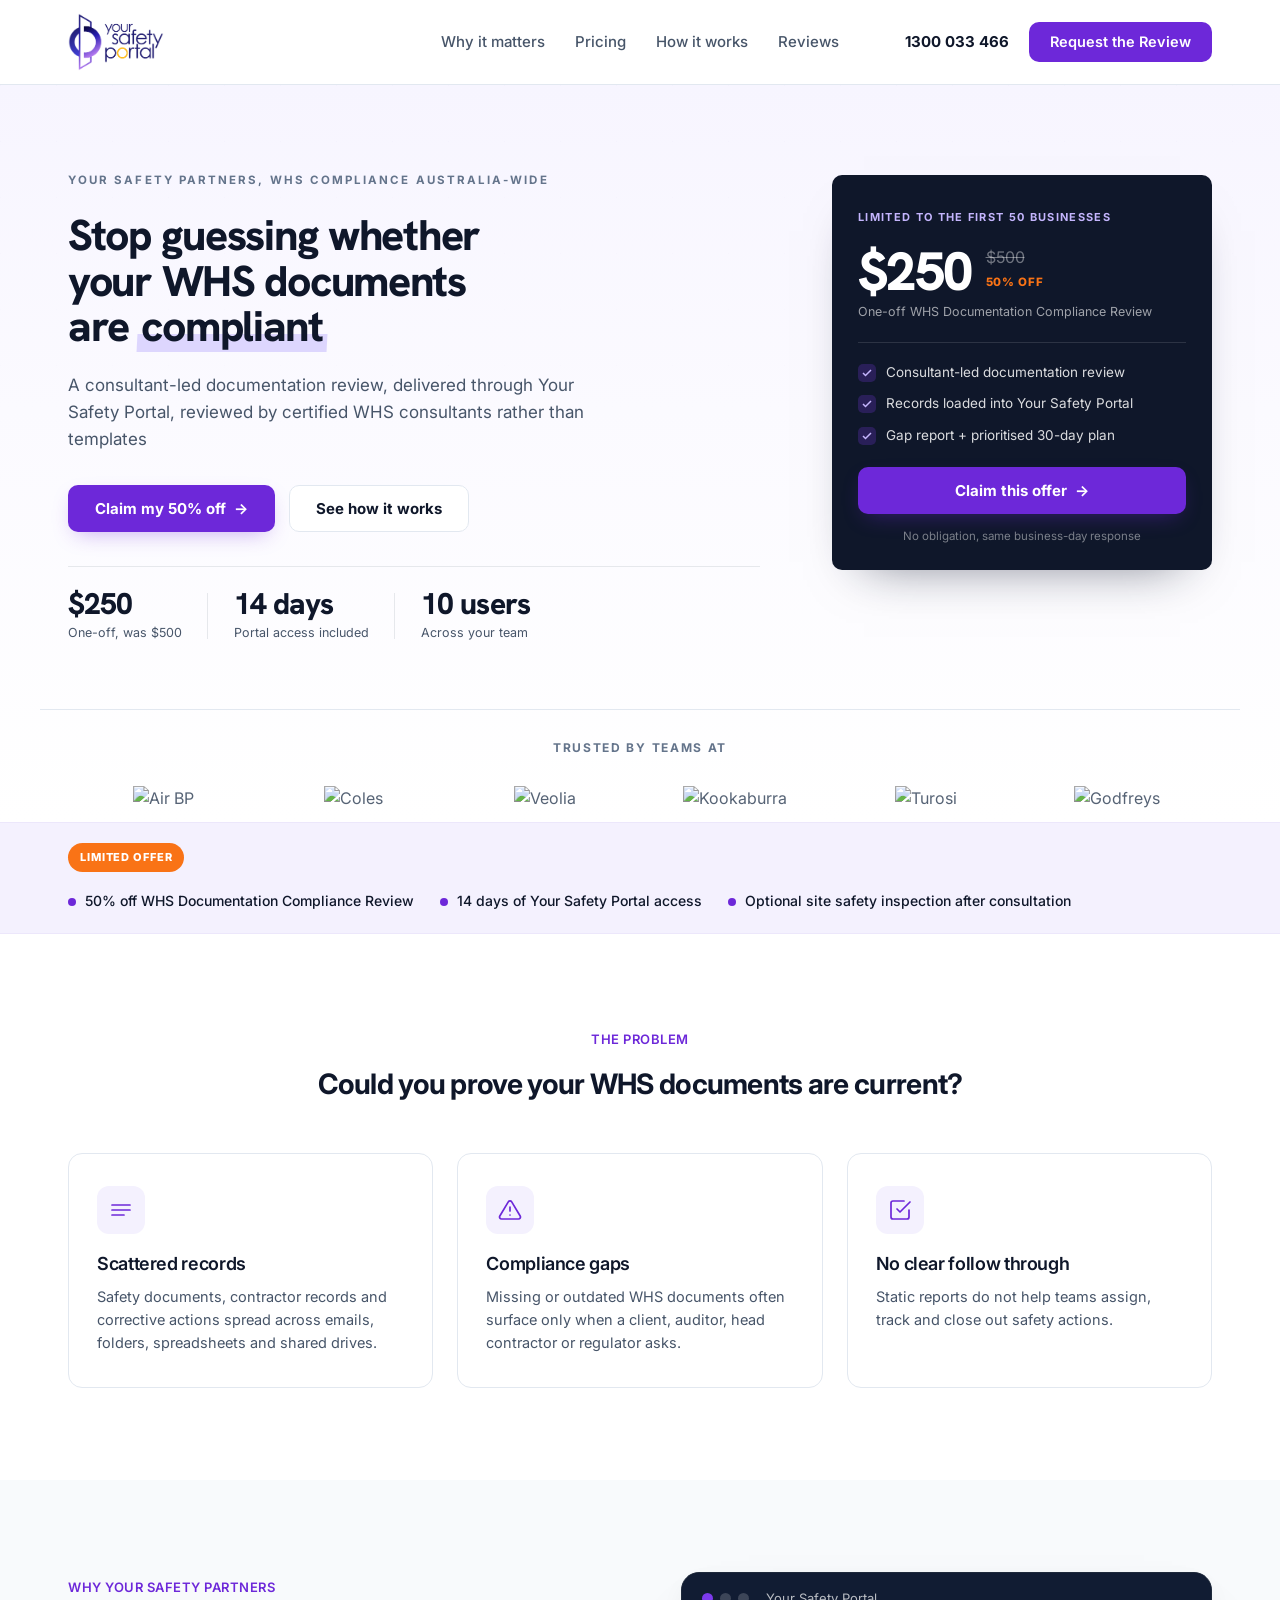
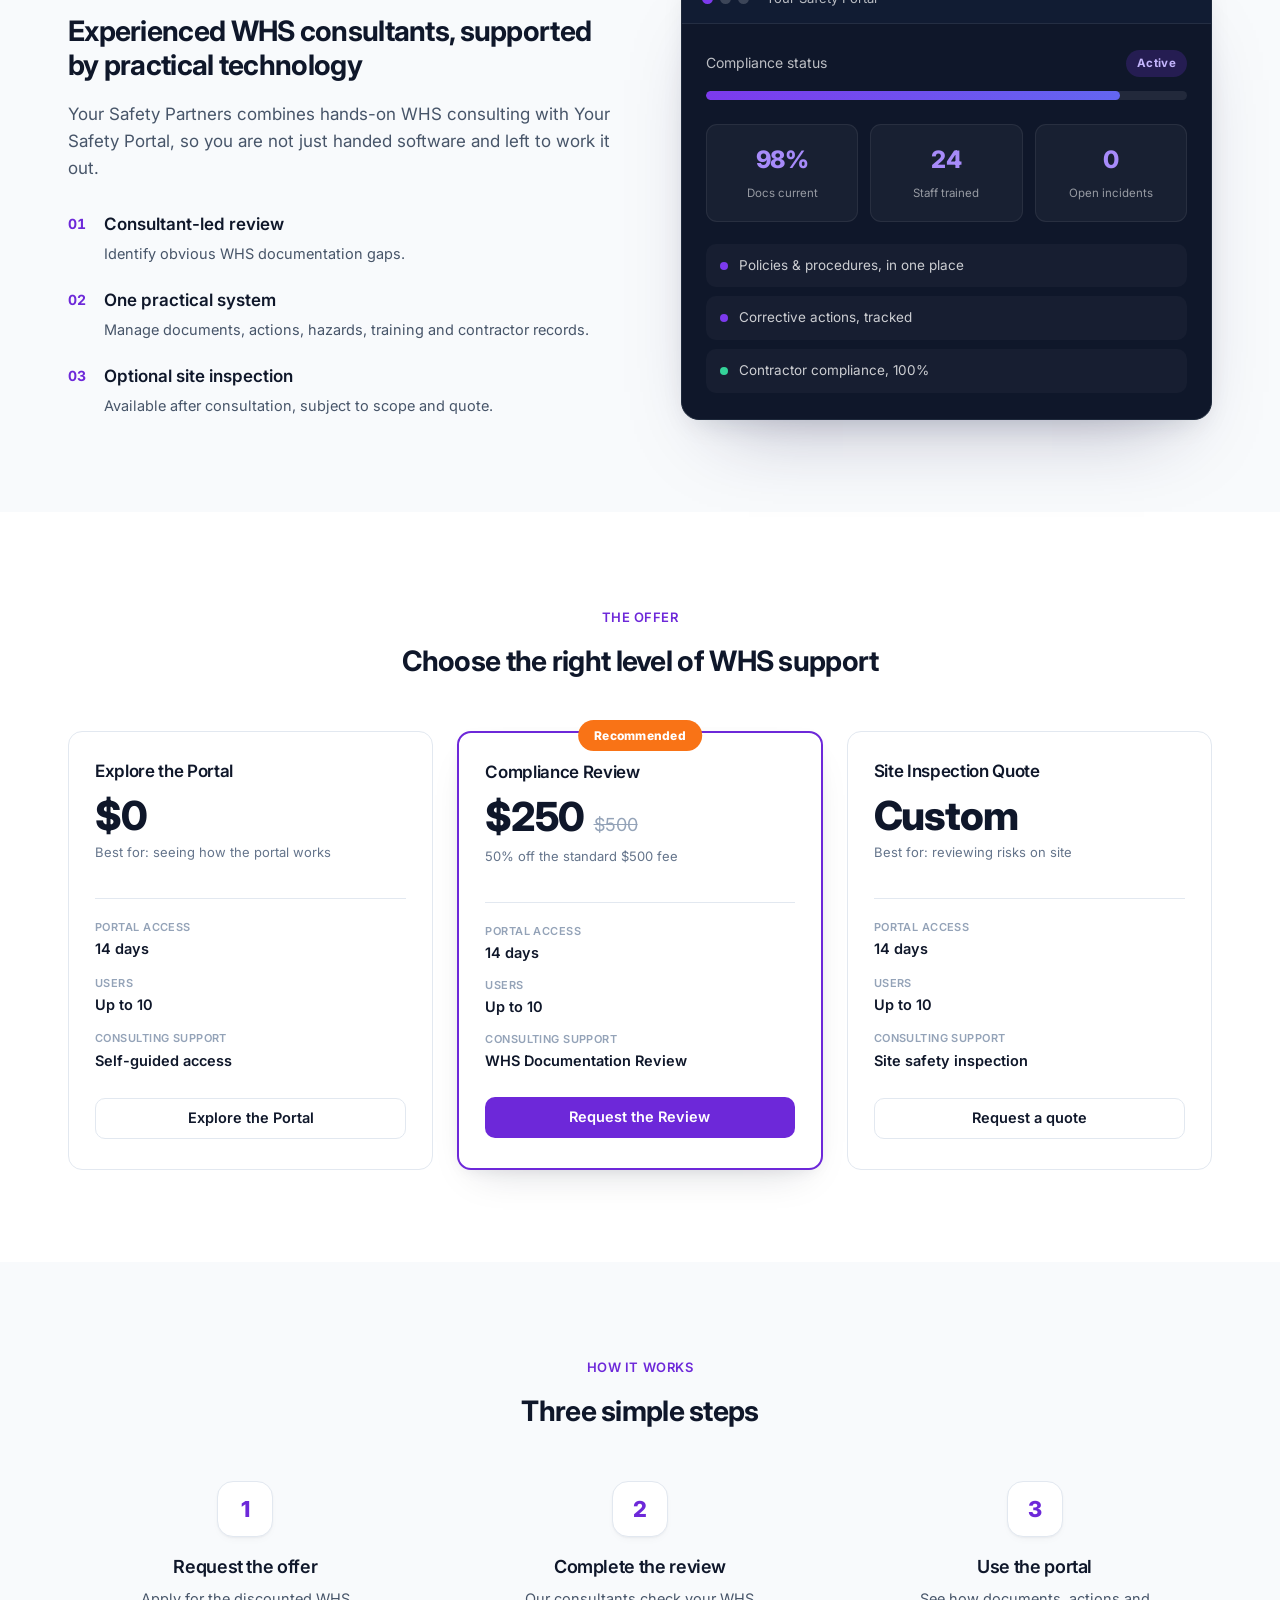
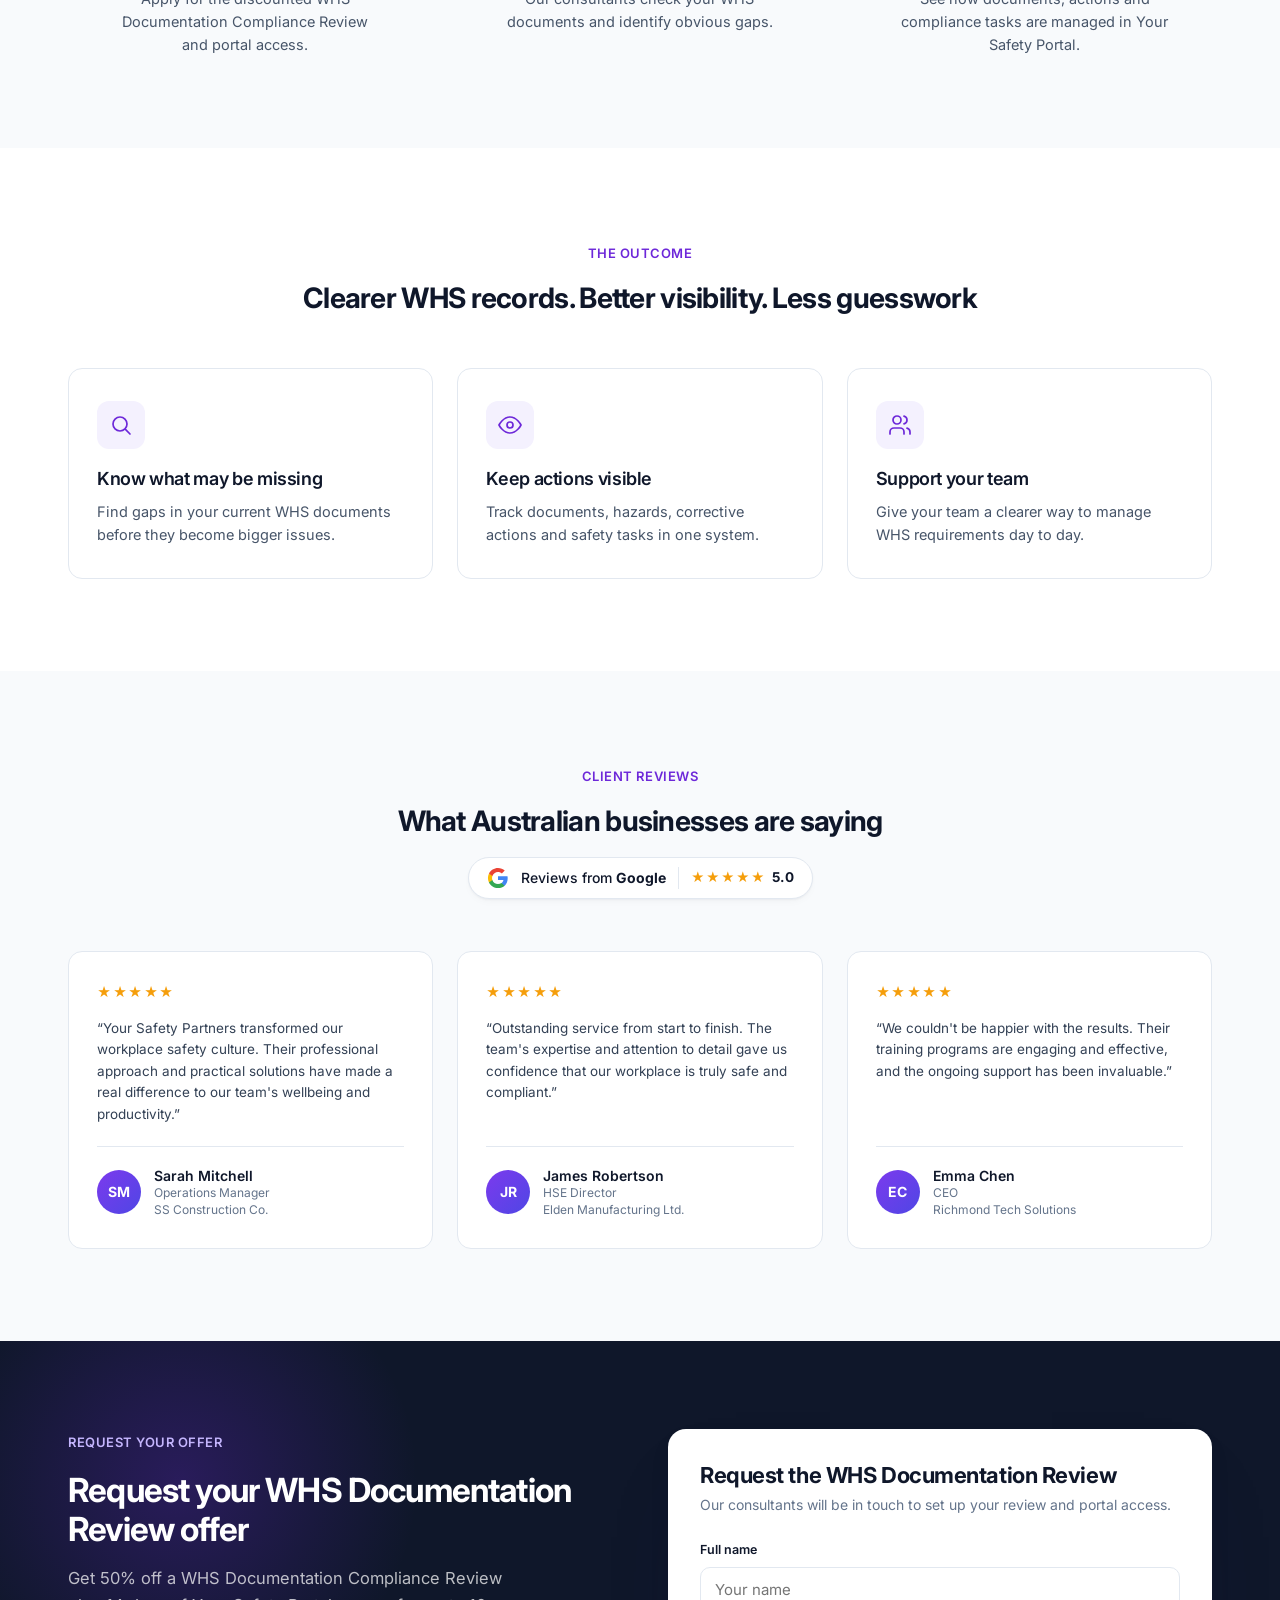
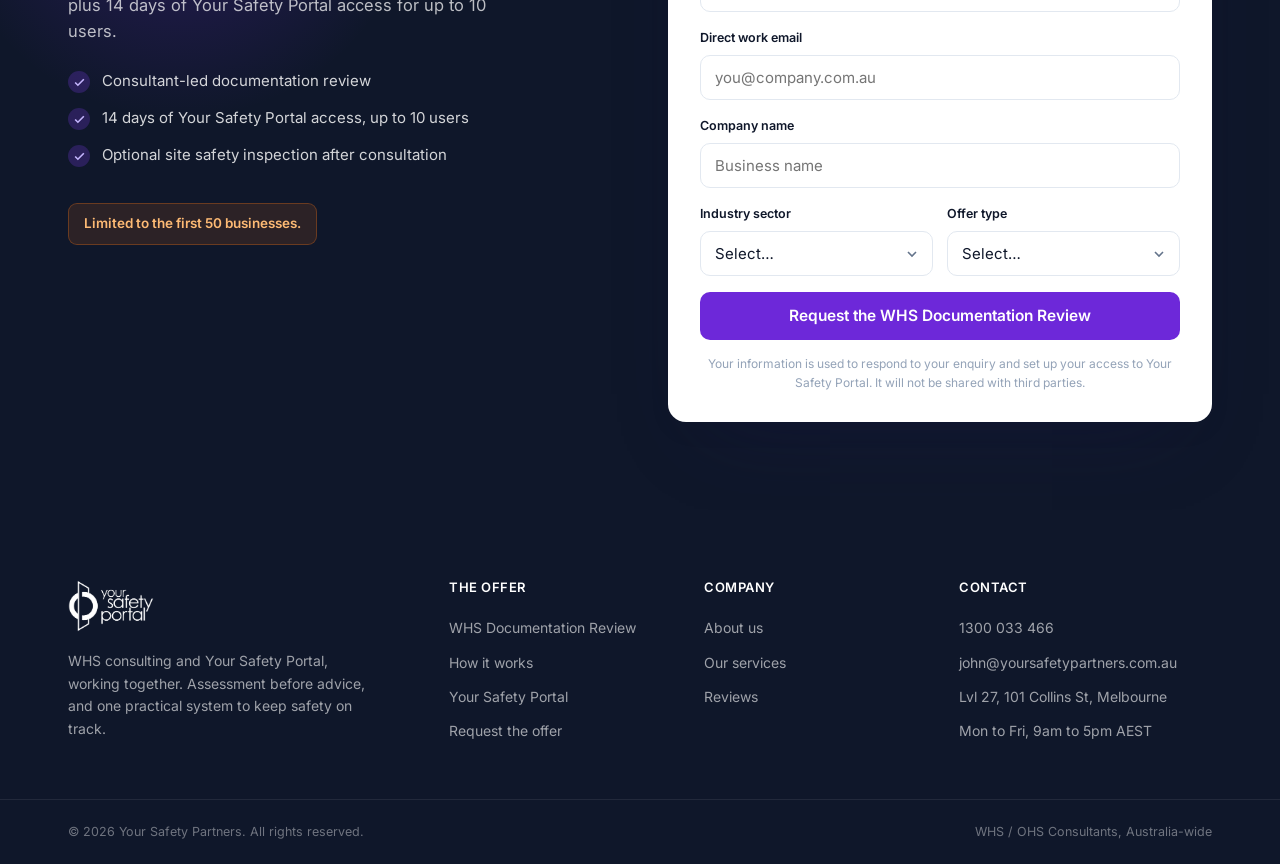
==== commit f7086515: "Hero: drop the lead dash rule, full stops, and a step of headline size The 'em dash' being flagged w" ====
--- a/index.html
+++ b/index.html
@@ -38,9 +38,9 @@
   </div>
   <div class="wrap hero__inner">
     <div class="hero__content">
-      <p class="hero__eyebrow"><span class="hero__dash"></span> Your Safety Partners, WHS compliance Australia-wide</p>
-      <h1 class="hero__title">Stop guessing whether<br class="lb" />your WHS documents<br class="lb" />are <mark class="hl">compliant</mark>.</h1>
-      <p class="hero__lede">A consultant-led documentation review, delivered through Your Safety Portal. Reviewed by certified WHS consultants, not templates.</p>
+      <p class="hero__eyebrow">Your Safety Partners, WHS compliance Australia-wide</p>
+      <h1 class="hero__title">Stop guessing whether<br class="lb" />your WHS documents<br class="lb" />are <mark class="hl">compliant</mark></h1>
+      <p class="hero__lede">A consultant-led documentation review, delivered through Your Safety Portal, reviewed by certified WHS consultants rather than templates</p>
       <div class="hero__cta">
         <a href="#request" class="btn btn--primary btn--lg">Claim my 50% off <span class="arr">→</span></a>
         <a href="#how" class="btn btn--outline btn--lg">See how it works</a>
@@ -65,7 +65,7 @@
         <li><span class="check check--sm"><svg viewBox="0 0 24 24" width="12" height="12" fill="none" stroke="currentColor" stroke-width="3"><path d="M20 6 9 17l-5-5"/></svg></span> Gap report + prioritised 30-day plan</li>
       </ul>
       <a href="#request" class="btn btn--accent btn--block btn--lg">Claim this offer <span class="arr">→</span></a>
-      <p class="offer-card__note">No obligation. Same business-day response.</p>
+      <p class="offer-card__note">No obligation, same business-day response</p>
     </aside>
   </div>
 
--- a/portal.css
+++ b/portal.css
@@ -378,7 +378,6 @@
 /* Eyebrow — mono-tracked with a sharp yellow lead dash */
 .hero__eyebrow{ display:flex; align-items:center; gap:12px; margin:0 0 24px;
   font-size:12px; font-weight:700; letter-spacing:.16em; text-transform:uppercase; color:#6b7280; }
-.hero__dash{ width:26px; height:2px; background:var(--yellow); flex-shrink:0; }
 
 /* Headline — heavy editorial grotesque, near-black, tight */
 .hero__title{ font-family:'Hanken Grotesk',Inter,sans-serif; font-weight:800;
@@ -514,7 +513,6 @@
 .hero__title .hl::before{ transform-origin:left center;
   animation:ysp-mark 620ms var(--e-out) 520ms both; }
 /* Eyebrow dash draws out first */
-.hero__dash{ transform-origin:left center; animation:ysp-dash 420ms var(--e-out) 260ms both; }
 
 /* Press feedback */
 .btn{ transition:transform var(--dur-fast) var(--e-out), background var(--dur-fast) var(--e-out),
@@ -524,7 +522,7 @@
 @media(prefers-reduced-motion:reduce){
   .hero__eyebrow,.hero__title,.hero__sub,.hero__lede,.hero__cta,.hero__points li,
   .offer-card,.hero__logos-label,.hero__logos-row li,
-  .hero__title .hl::before,.hero__dash{
+  .hero__title .hl::before{
     animation:none !important; opacity:1 !important; transform:none !important; }
   .hero__title .hl::before{ transform:skew(-3deg) !important; }
   .hero__logos-row li:hover img,.offer-card:hover,.btn:active{ transform:none !important; }
@@ -557,7 +555,6 @@
 
 /* Type */
 .hero__eyebrow{ color:var(--b-muted); }
-.hero__dash{ background:var(--b-purple); }
 .hero__title{ color:var(--b-ink); }
 .hero__title .hl{ color:var(--b-ink); }
 .hero__title .hl::before{ background:var(--b-gold); }
@@ -697,13 +694,13 @@
 @media(max-width:960px){ .hero__inner{ grid-template-columns:minmax(0,1fr);
   gap:44px; padding:72px 28px 52px; } }
 
-/* Eyebrow — mono-tracked, sharp purple dash (pill badge removed) */
+/* Eyebrow — mono-tracked. The lead dash element is gone. */
 .hero__eyebrow{ font-size:11.5px; letter-spacing:.18em; }
 
-/* Headline — heavy, three deliberate lines, hard breaks */
+/* Headline — heavy, three deliberate lines, hard breaks. Sized down a step. */
 .hero__title{ font-family:'Hanken Grotesk',Inter,sans-serif; font-weight:800;
-  font-size:clamp(2.3rem,4.1vw,3.5rem); line-height:1.02; letter-spacing:-.035em;
-  color:var(--b-ink); text-wrap:wrap; max-width:none; margin:0 0 24px; }
+  font-size:clamp(1.95rem,3.35vw,2.85rem); line-height:1.06; letter-spacing:-.03em;
+  color:var(--b-ink); text-wrap:wrap; max-width:none; margin:0 0 22px; }
 .hero__title .hl::before{ background:var(--b-gold); }
 @media(max-width:960px){ .hero__title .lb{ display:none; } }
 
@@ -782,7 +779,6 @@
   rgba(109,40,217,.04) 0 1px, transparent 1px 84px); }
 
 .hero__eyebrow{ color:#64748b; }
-.hero__dash{ background:var(--b-purple); }
 .hero__points li::before{ background:var(--b-purple); }
 /* Highlight behind one word: soft violet, so the ink stays #0f172a */
 .hero__title .hl::before{ background:#ddd6fe; }
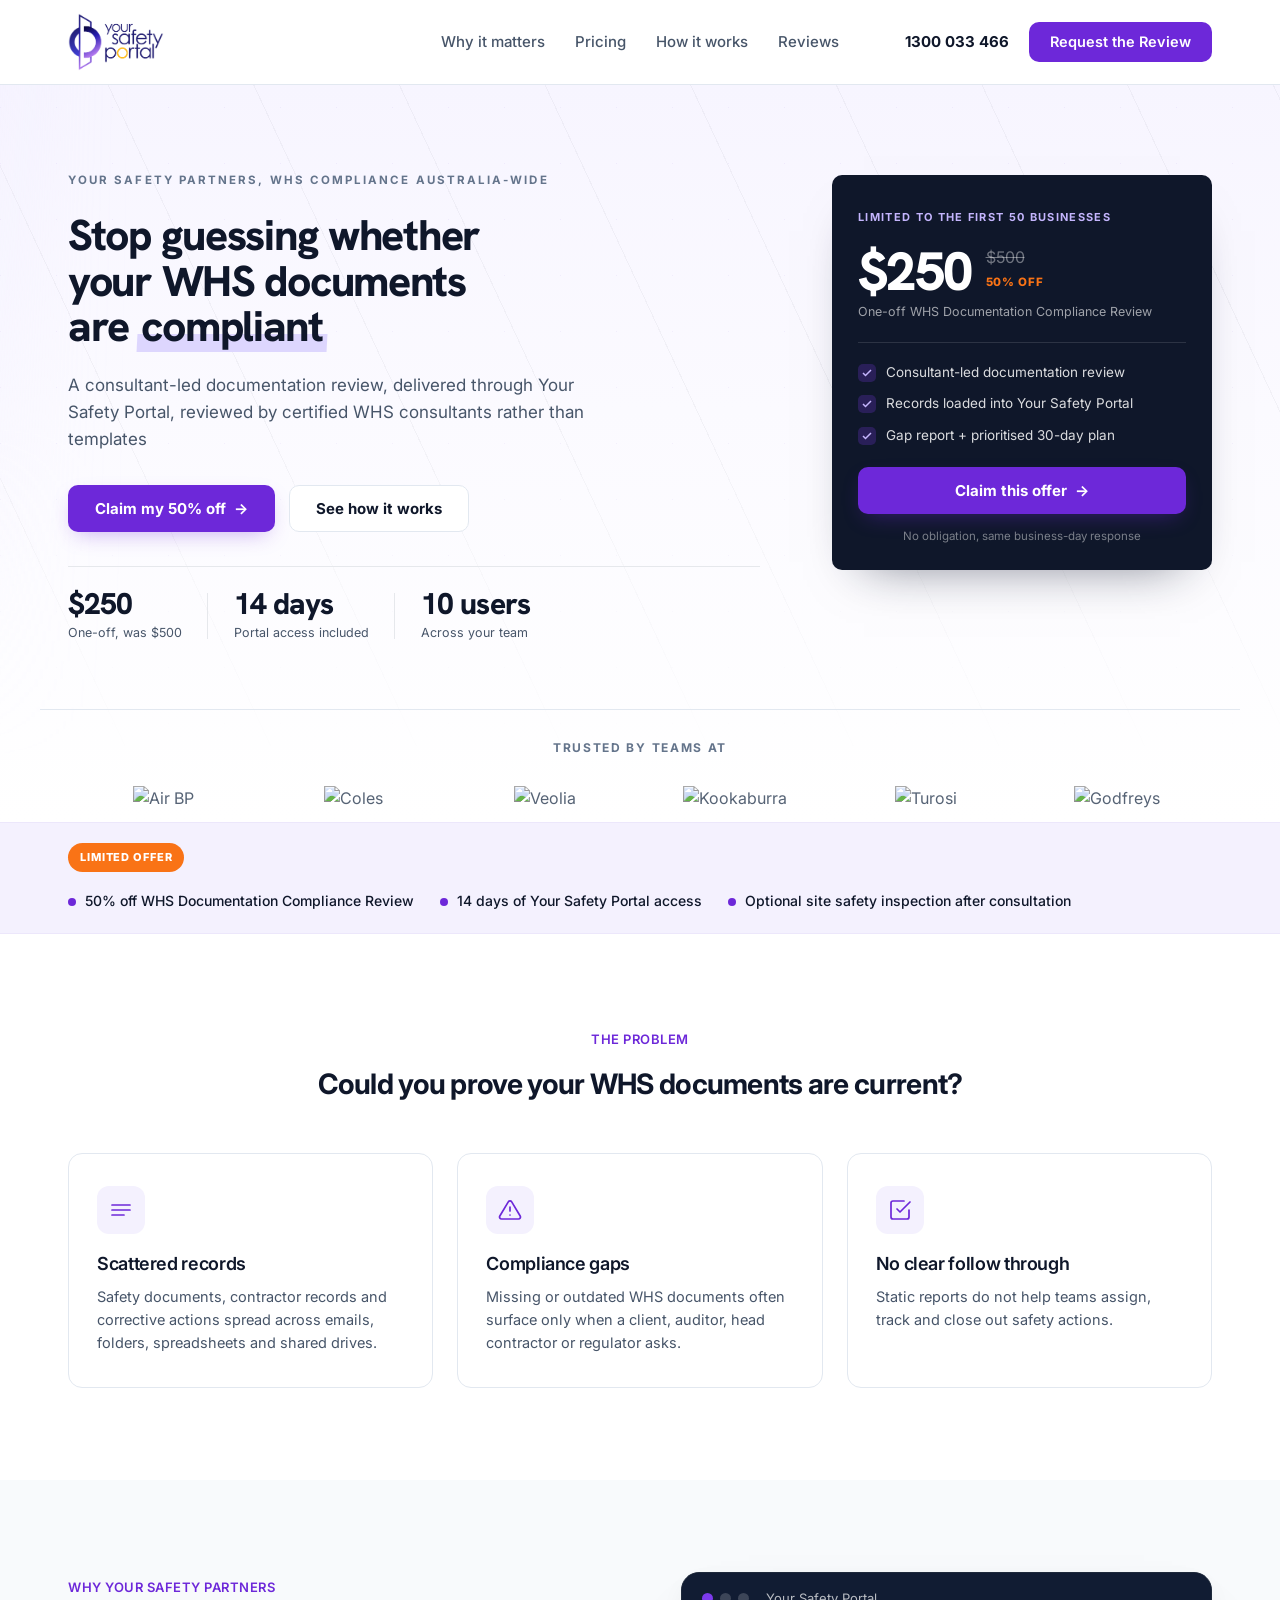
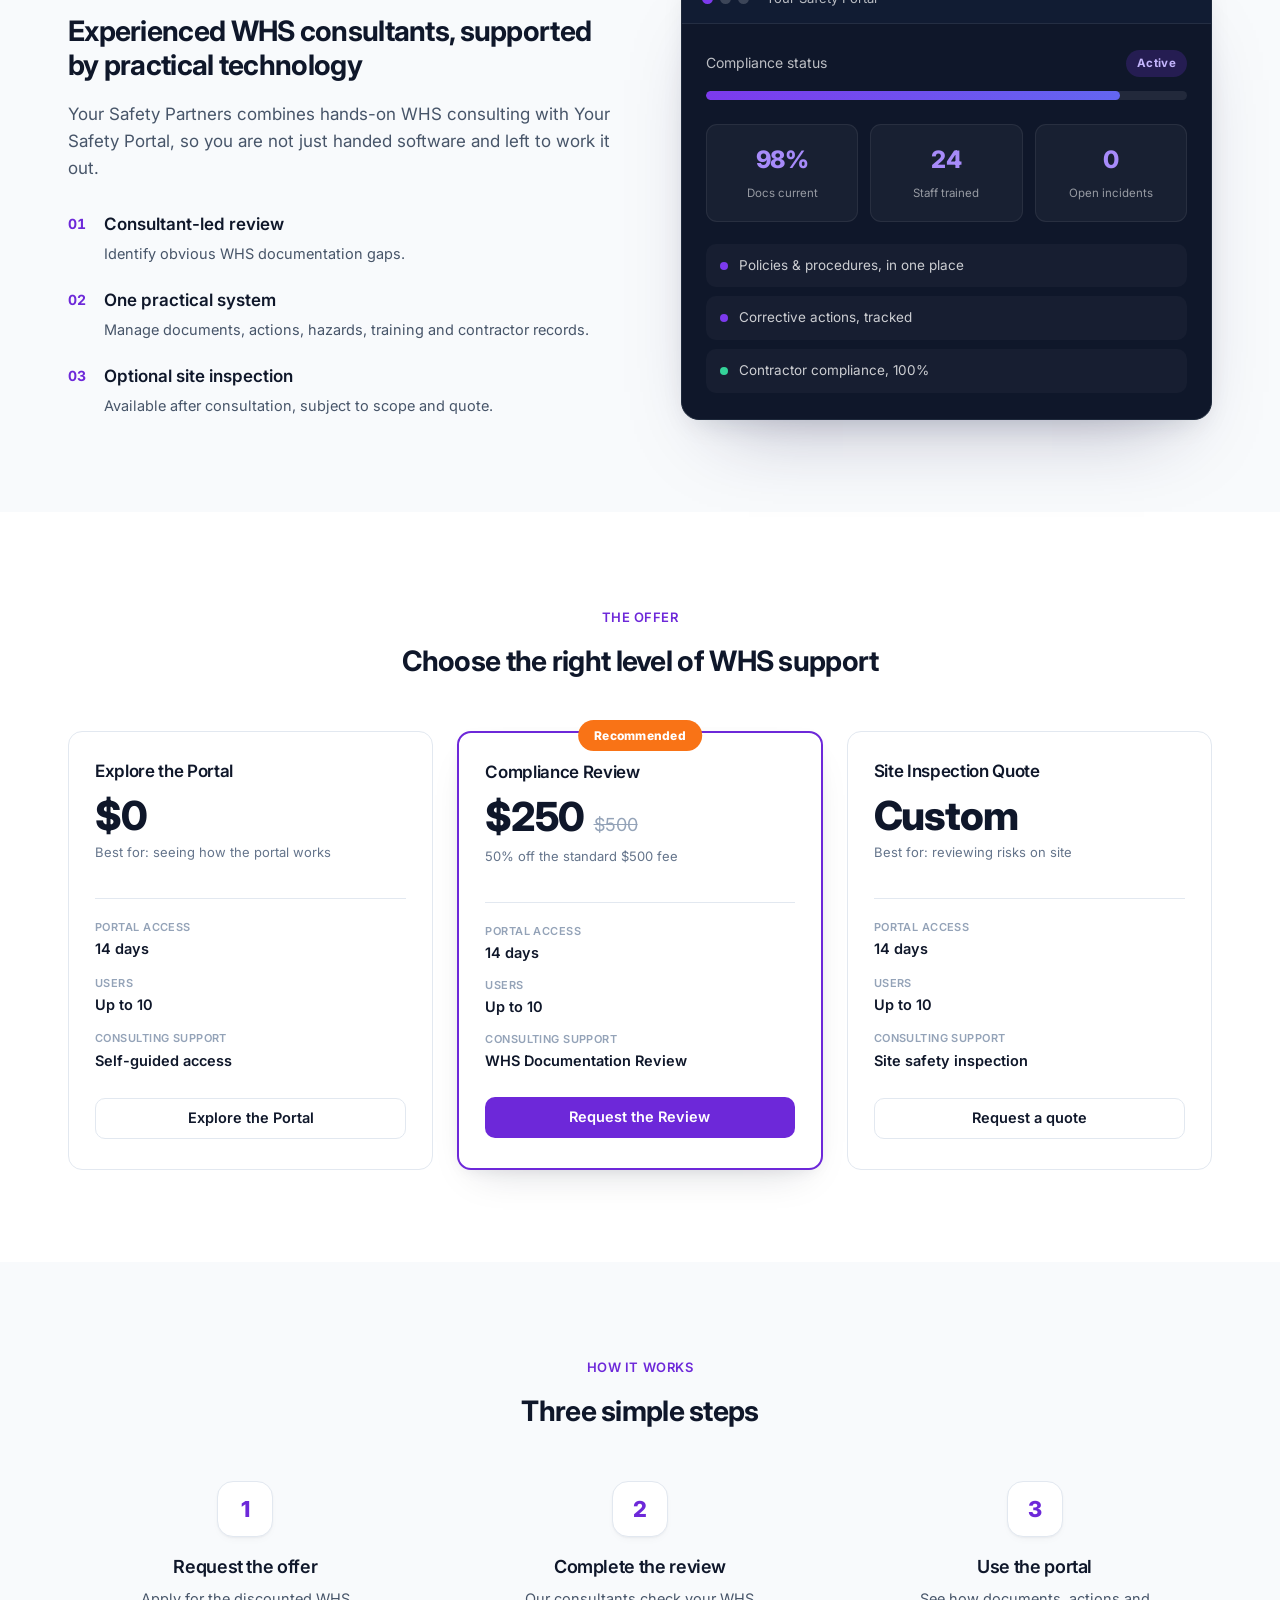
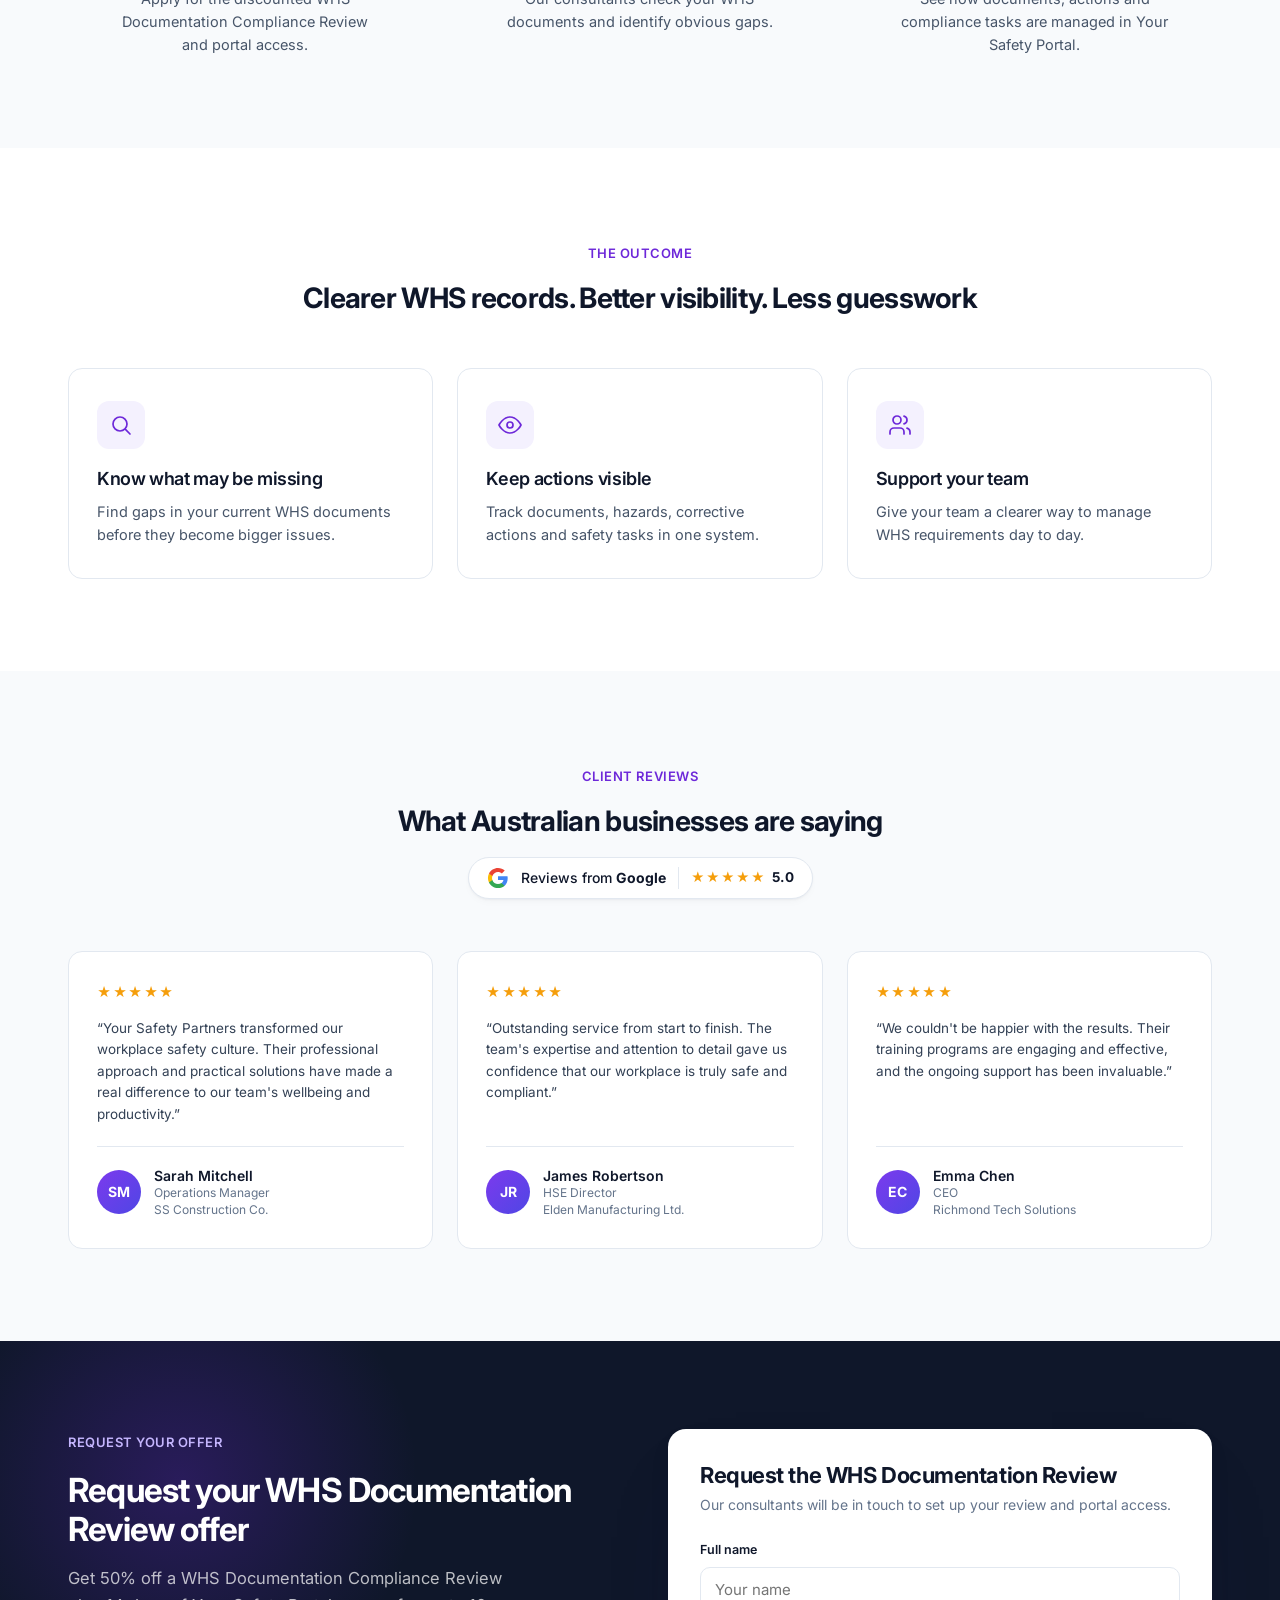
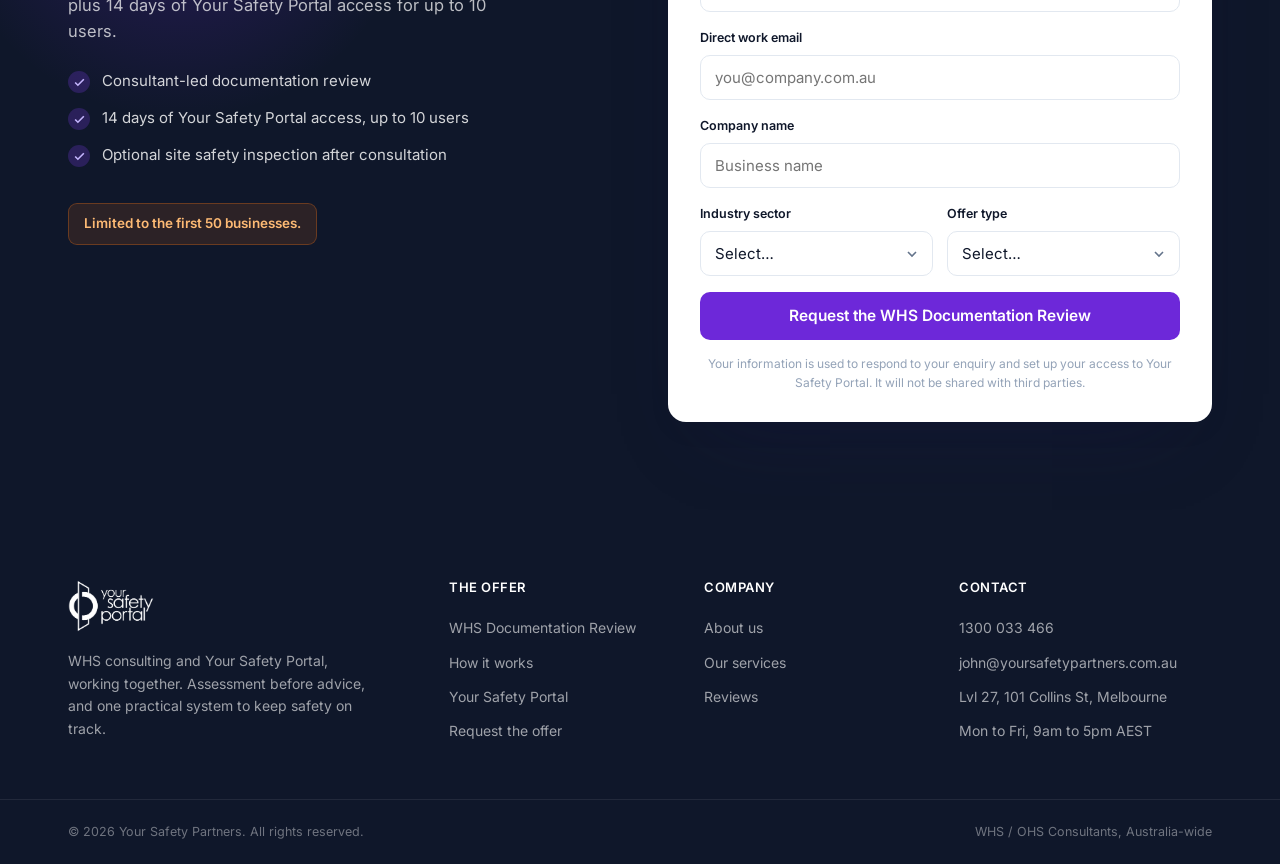
==== commit f7d58320: "Hero background: ambient motion system Not drifting colour blobs, which were rejected before. Instea" ====
--- a/index.html
+++ b/index.html
@@ -39,7 +39,7 @@
   <div class="wrap hero__inner">
     <div class="hero__content">
       <p class="hero__eyebrow">Your Safety Partners, WHS compliance Australia-wide</p>
-      <h1 class="hero__title">Stop guessing whether<br class="lb" />your WHS documents<br class="lb" />are <mark class="hl">compliant</mark></h1>
+      <h1 class="hero__title"><span class="ln">Stop guessing whether</span> <span class="ln">your WHS documents</span> <span class="ln">are <mark class="hl">compliant</mark></span></h1>
       <p class="hero__lede">A consultant-led documentation review, delivered through Your Safety Portal, reviewed by certified WHS consultants rather than templates</p>
       <div class="hero__cta">
         <a href="#request" class="btn btn--primary btn--lg">Claim my 50% off <span class="arr">→</span></a>
@@ -379,7 +379,27 @@
   }
   setTimeout(countUp, 620);   /* after the stats have risen into place */
 
-  /* 2. Sections below the hero rise in as they come into view. */
+  /* 2. The hero background drifts slower than the page as you scroll, so the
+        canvas sits behind the content instead of travelling with it. rAF-
+        throttled, passive, and it stops once the hero is off screen. */
+  var bg = document.querySelector('.hero__bgfx');
+  if (bg) {
+    var queued = false;
+    window.addEventListener('scroll', function () {
+      if (queued) return;
+      queued = true;
+      requestAnimationFrame(function () {
+        var y = window.pageYOffset || document.documentElement.scrollTop;
+        var hero = document.querySelector('.hero');
+        if (hero && y < hero.offsetHeight) {
+          bg.style.transform = 'translate3d(0,' + (y * 0.14).toFixed(1) + 'px,0)';
+        }
+        queued = false;
+      });
+    }, { passive: true });
+  }
+
+  /* 3. Sections below the hero rise in as they come into view. */
   if (!('IntersectionObserver' in window)) return;
   var targets = document.querySelectorAll(
     '.section .head, .section .card, .section .pcard, .section .numlist li, .section .review, .formcard'
--- a/portal.css
+++ b/portal.css
@@ -702,7 +702,10 @@
   font-size:clamp(1.95rem,3.35vw,2.85rem); line-height:1.06; letter-spacing:-.03em;
   color:var(--b-ink); text-wrap:wrap; max-width:none; margin:0 0 22px; }
 .hero__title .hl::before{ background:var(--b-gold); }
-@media(max-width:960px){ .hero__title .lb{ display:none; } }
+/* Three deliberate lines on desktop. Each line is a span rather than a <br>,
+   because a hidden <br> left "whether"+"your" with no space between them. */
+.hero__title .ln{ display:block; }
+@media(max-width:960px){ .hero__title .ln{ display:inline; } }
 
 .hero__lede{ font-size:17px; line-height:1.6; color:var(--b-muted);
   max-width:48ch; margin:0 0 32px; }
@@ -843,6 +846,61 @@
   .js-reveal{ opacity:1 !important; transform:none !important; }
 }
 
+/* ========================================================================
+   HERO BACKGROUND — ambient system, not decoration.
+   Two hairline planes drift against each other at different angles and
+   speeds, so the canvas reads as depth rather than a flat fill, plus one
+   very faint light sweep. Deliberately NOT drifting colour blobs.
+
+   Each plane translates by exactly one tile along its own gradient axis,
+   so the loop is seamless: for a gradient at angle A the axis is
+   (sin A, -cos A), so a 84px tile at 115deg moves (76.1, 35.5).
+   Transform and opacity only, both GPU-composited.
+   ======================================================================== */
+.hero__bgfx{ will-change:transform;
+  -webkit-mask-image:linear-gradient(180deg,#000 0%,#000 46%,transparent 92%);
+  mask-image:linear-gradient(180deg,#000 0%,#000 46%,transparent 92%); }
+
+/* Plane A — the primary hairlines, 115deg, 84px tile */
+.hero__grid{ inset:-35%; opacity:1; will-change:transform;
+  -webkit-mask-image:none; mask-image:none;
+  background-image:repeating-linear-gradient(115deg,
+    rgba(109,40,217,.055) 0 1px, transparent 1px 84px);
+  animation:ysp-planeA 34s linear infinite; }
+
+/* Plane B — a sparser counter-plane, 65deg, 132px tile, drifting the other way */
+.hero__bgfx::before{ content:""; position:absolute; inset:-35%; display:block;
+  will-change:transform;
+  background-image:repeating-linear-gradient(65deg,
+    rgba(15,23,42,.04) 0 1px, transparent 1px 132px);
+  animation:ysp-planeB 52s linear infinite; }
+
+/* A single wide, soft pass of light. Low alpha, long interval. */
+.hero__bgfx::after{ content:""; display:block; position:absolute;
+  top:-25%; left:-45%; width:48%; height:150%;
+  background:linear-gradient(100deg, transparent,
+    rgba(255,255,255,.62) 46%, rgba(237,233,254,.28) 62%, transparent);
+  filter:blur(44px); will-change:transform, opacity;
+  animation:ysp-sweep 21s cubic-bezier(.45,0,.55,1) infinite; }
+
+@keyframes ysp-planeA{
+  from{ transform:translate3d(0,0,0); }
+  to  { transform:translate3d(76.1px,35.5px,0); } }
+@keyframes ysp-planeB{
+  from{ transform:translate3d(0,0,0); }
+  to  { transform:translate3d(-119.6px,55.8px,0); } }
+@keyframes ysp-sweep{
+  0%  { transform:translate3d(0,0,0);    opacity:0; }
+  14% { opacity:1; }
+  86% { opacity:1; }
+  100%{ transform:translate3d(330%,0,0); opacity:0; } }
+
+@media(prefers-reduced-motion:reduce){
+  .hero__grid,.hero__bgfx::before{ animation:none !important; transform:none !important; }
+  .hero__bgfx::after{ animation:none !important; opacity:0 !important; }
+  .hero__bgfx{ transform:none !important; }
+}
+
 /* Card lift on hover, matching the reference's soft violet shadow */
 .card,.pcard{ transition:transform var(--dur-base) var(--e-out),
   box-shadow var(--dur-base) var(--e-out); }
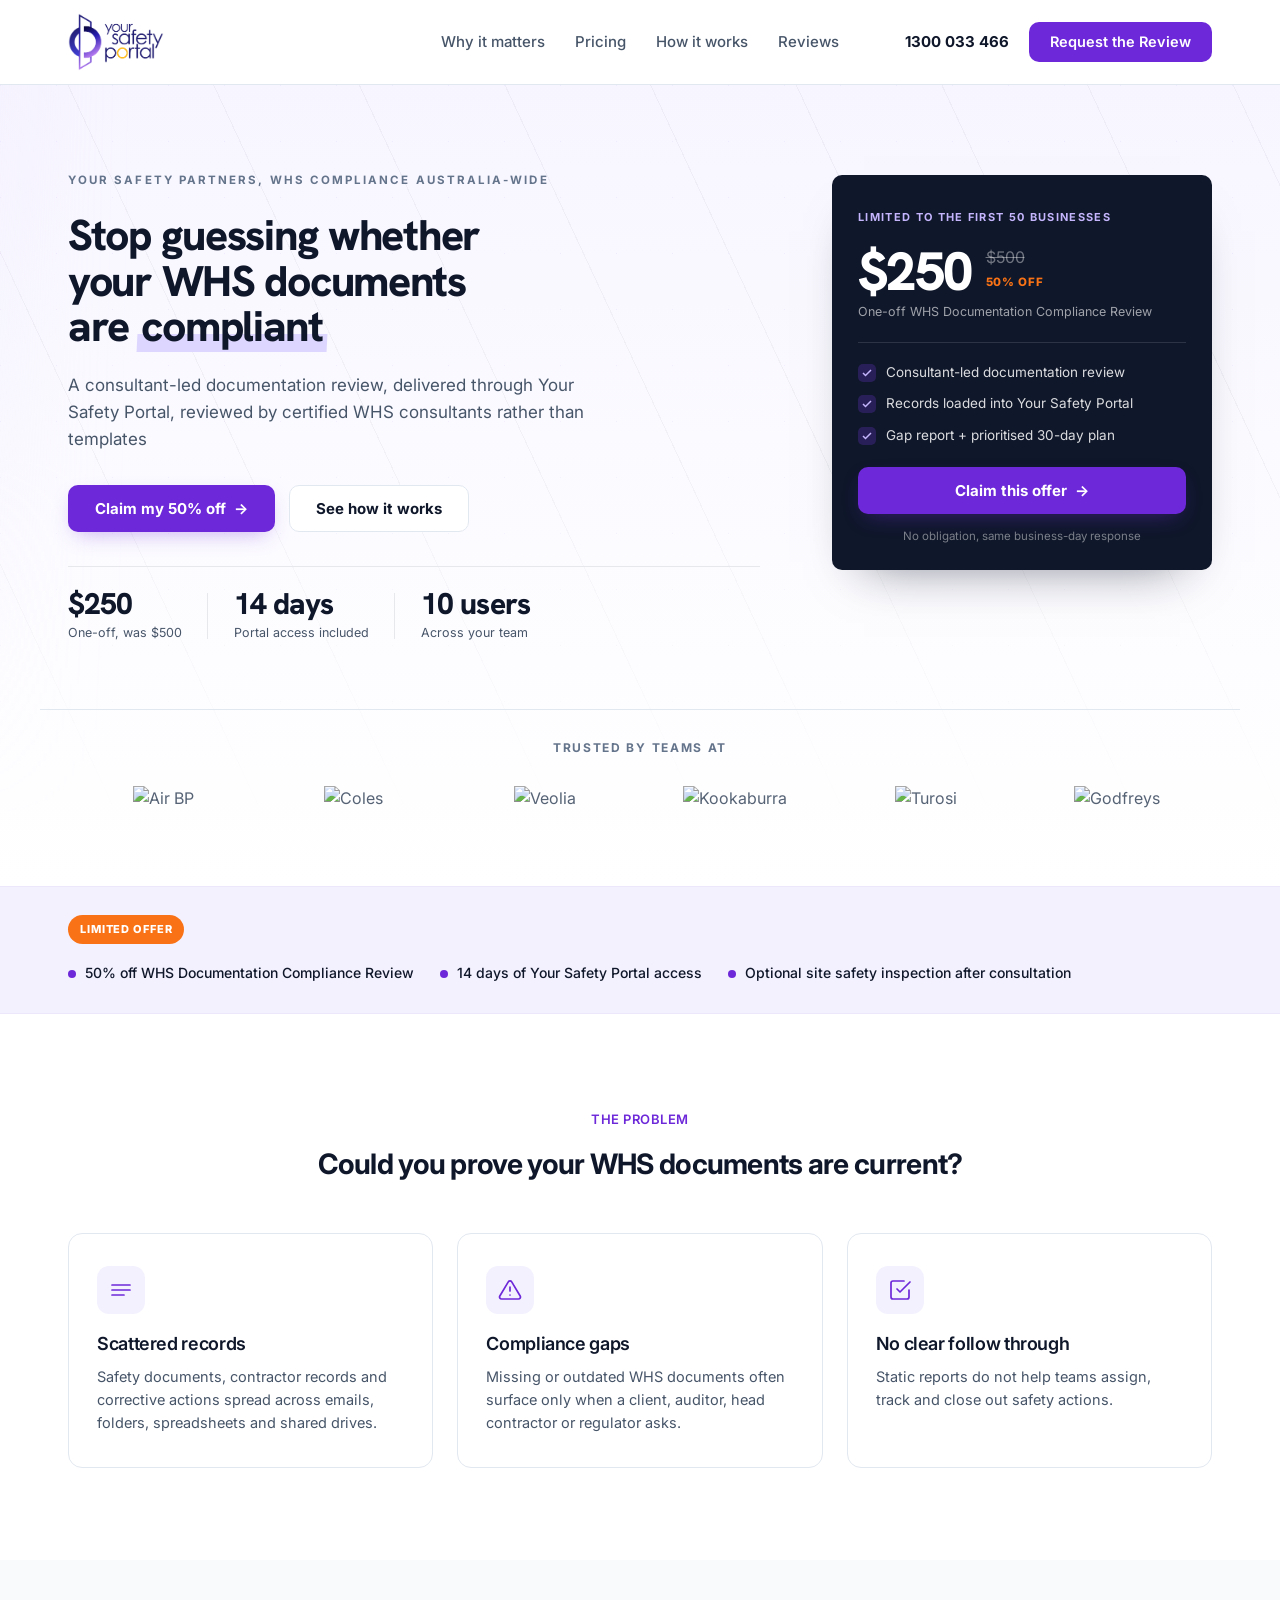
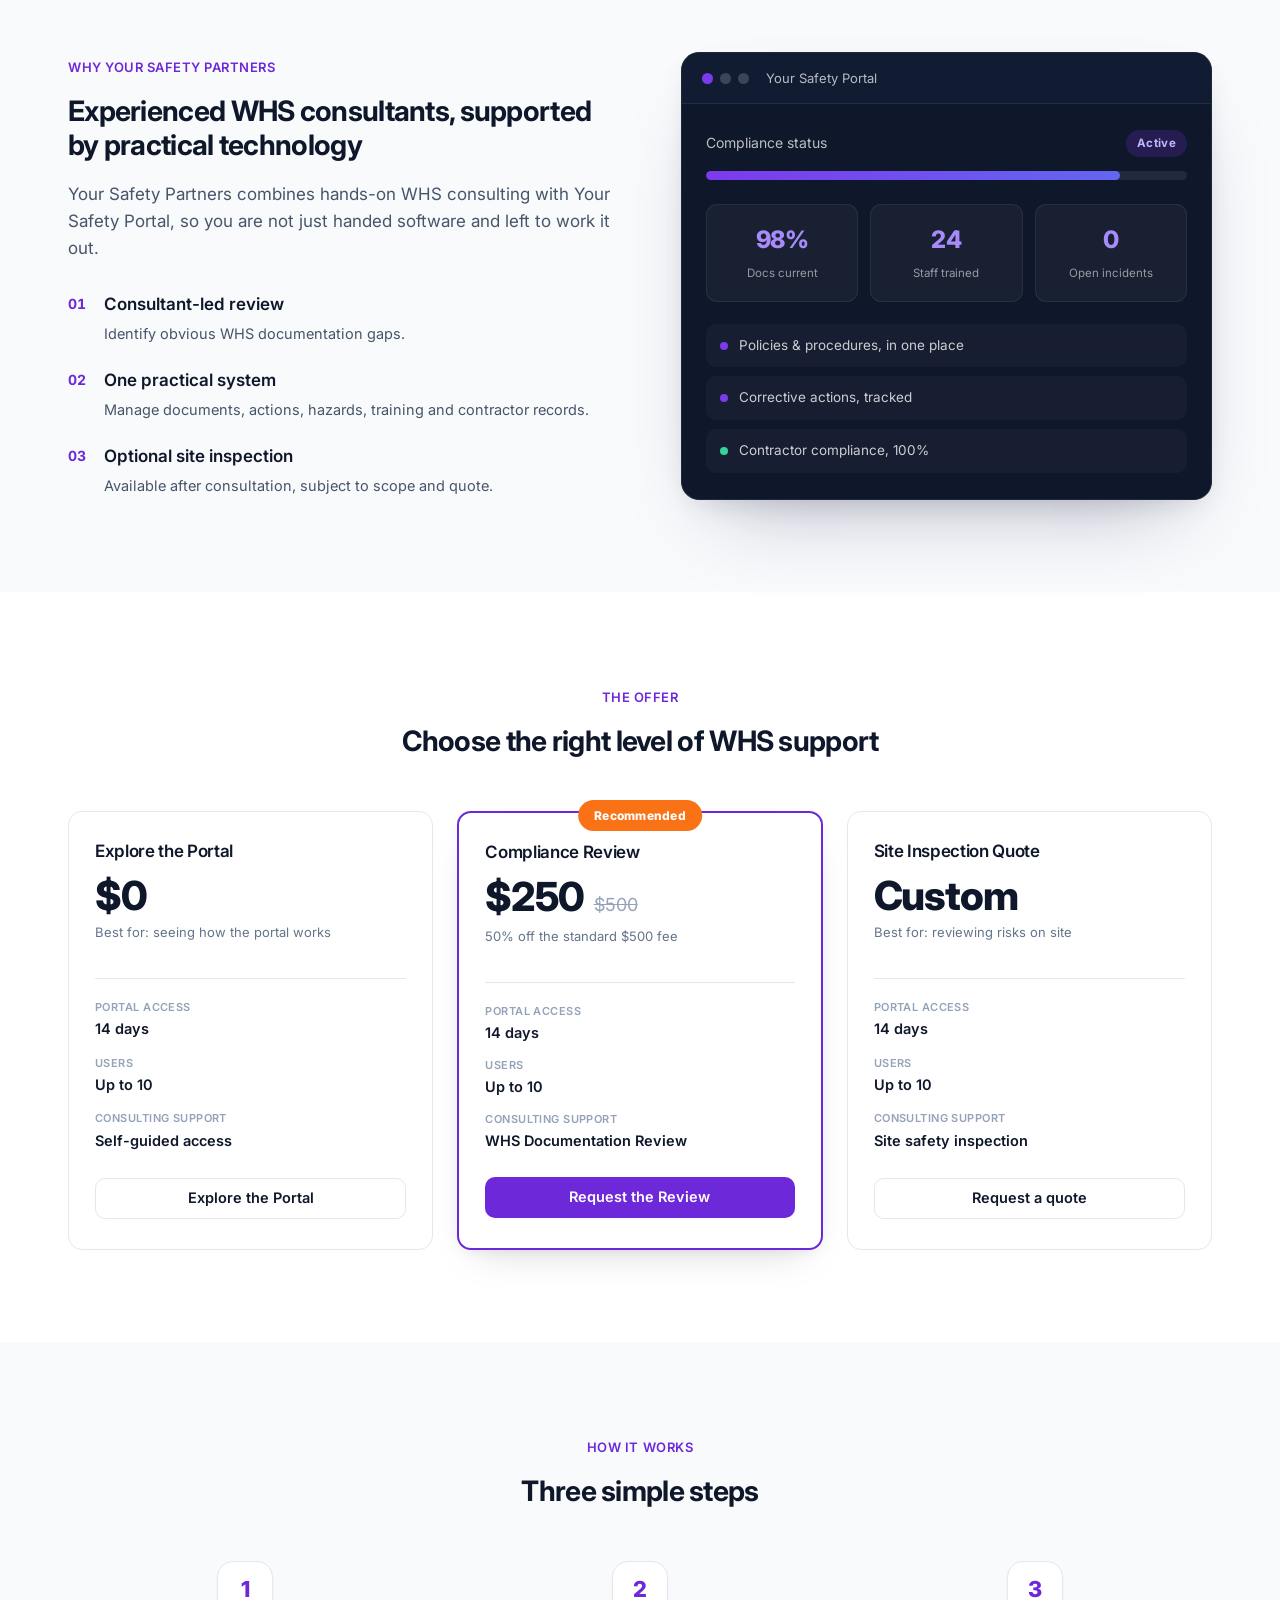
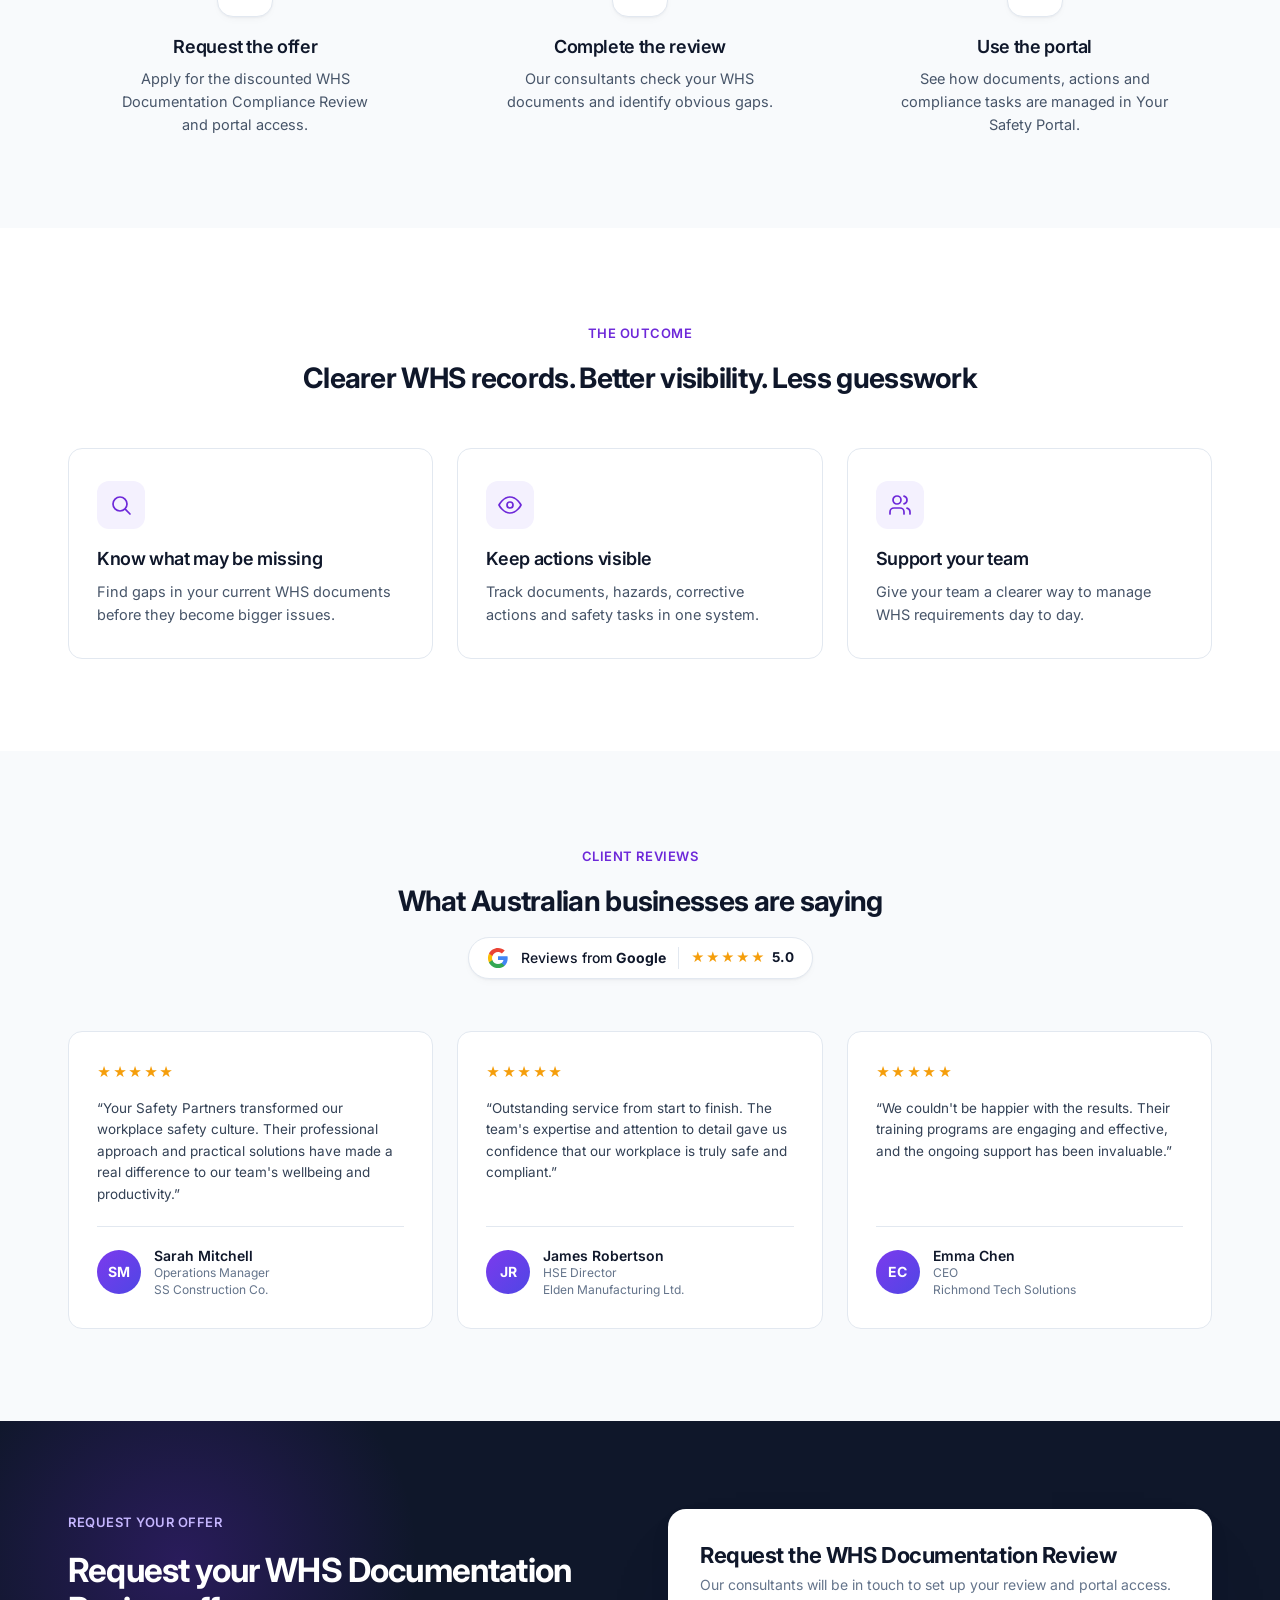
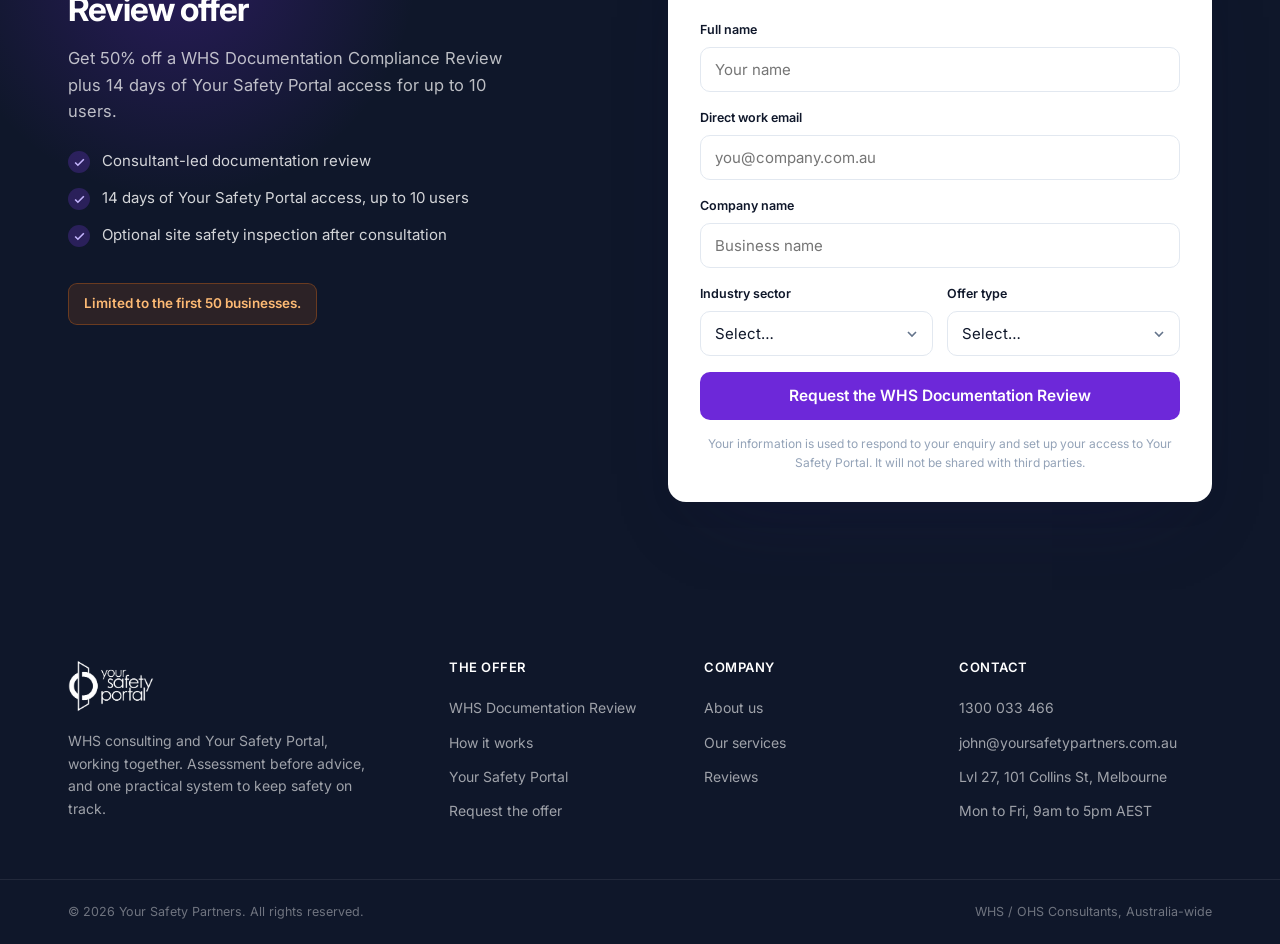
==== commit 2c15f82e: "Fix content stuck at opacity 0; give reduced motion a real fade Two problems, one of them serious.  " ====
--- a/index.html
+++ b/index.html
@@ -1,6 +1,11 @@
 <!DOCTYPE html>
 <html lang="en-AU">
 <head>
+<!-- Entrance animations only exist while this class is on <html>. It is set
+     here, before first paint, and removed by script once the sequence is
+     over. With scripting off it is never set, so the page renders fully
+     visible instead of waiting on an animation that will never run. -->
+<script>document.documentElement.className += ' anim-in';</script>
 <meta charset="UTF-8" />
 <meta name="viewport" content="width=device-width, initial-scale=1.0" />
 <title>WHS Documentation Compliance Review, 50% Off | Your Safety Portal</title>
@@ -357,7 +362,22 @@
    every section visible. Both bail out under "reduce motion". */
 (function () {
   var reduce = window.matchMedia && window.matchMedia('(prefers-reduced-motion: reduce)').matches;
-  if (reduce || !window.requestAnimationFrame) return;
+
+  /* Drop the entrance class once the sequence has finished. From here on the
+     hero is held visible by its own natural styles, not by an animation's
+     fill state, so nothing can leave it stuck at opacity 0. setTimeout is
+     used deliberately: it still fires when the animation clock does not. */
+  setTimeout(function () {
+    document.documentElement.classList.remove('anim-in');
+  }, 2400);
+
+  if (!window.requestAnimationFrame) return;
+
+  /* Under reduced motion we skip the two things that actually move or churn
+     (parallax, counting digits) but still run the scroll reveal, which the
+     CSS downgrades to a plain fade. Returning here outright left the page
+     looking frozen. */
+  if (reduce) { revealOnScroll(); return; }
 
   /* 1. Hero stat figures count up once, after the entrance settles. */
   function countUp() {
@@ -377,7 +397,8 @@
       });
     })(els[i]);
   }
-  setTimeout(countUp, 620);   /* after the stats have risen into place */
+  setTimeout(countUp, 820);   /* the first figure lands at ~1.16s, so the
+                                 counting reads while they settle, not before */
 
   /* 2. The hero background drifts slower than the page as you scroll, so the
         canvas sits behind the content instead of travelling with it. rAF-
@@ -400,27 +421,32 @@
   }
 
   /* 3. Sections below the hero rise in as they come into view. */
-  if (!('IntersectionObserver' in window)) return;
-  var targets = document.querySelectorAll(
-    '.section .head, .section .card, .section .pcard, .section .numlist li, .section .review, .formcard'
-  );
-  if (!targets.length) return;
-
-  var io = new IntersectionObserver(function (entries) {
-    entries.forEach(function (e) {
-      if (!e.isIntersecting) return;
-      e.target.classList.add('is-in');
-      io.unobserve(e.target);
-    });
-  }, { rootMargin: '0px 0px -12% 0px', threshold: 0.05 });
-
-  for (var j = 0; j < targets.length; j++) {
-    targets[j].classList.add('js-reveal');
-    /* stagger siblings only, so a row animates in sequence */
-    var sibs = targets[j].parentElement ? targets[j].parentElement.children : [];
-    var k = Array.prototype.indexOf.call(sibs, targets[j]);
-    targets[j].style.transitionDelay = Math.min(k, 4) * 70 + 'ms';
-    io.observe(targets[j]);
+  revealOnScroll();
+
+  /* Declared, not assigned, so the reduced-motion branch above can call it. */
+  function revealOnScroll() {
+    if (!('IntersectionObserver' in window)) return;
+    var targets = document.querySelectorAll(
+      '.section .head, .section .card, .section .pcard, .section .numlist li, .section .review, .formcard'
+    );
+    if (!targets.length) return;
+
+    var io = new IntersectionObserver(function (entries) {
+      entries.forEach(function (e) {
+        if (!e.isIntersecting) return;
+        e.target.classList.add('is-in');
+        io.unobserve(e.target);
+      });
+    }, { rootMargin: '0px 0px -12% 0px', threshold: 0.05 });
+
+    for (var j = 0; j < targets.length; j++) {
+      targets[j].classList.add('js-reveal');
+      /* stagger siblings only, so a row animates in sequence */
+      var sibs = targets[j].parentElement ? targets[j].parentElement.children : [];
+      var k = Array.prototype.indexOf.call(sibs, targets[j]);
+      targets[j].style.transitionDelay = Math.min(k, 4) * 70 + 'ms';
+      io.observe(targets[j]);
+    }
   }
 })();
 </script>
--- a/portal.css
+++ b/portal.css
@@ -519,12 +519,11 @@
   box-shadow var(--dur-base) var(--e-out), border-color var(--dur-fast) var(--e-out); }
 .btn:active{ transform:scale(.97); }
 
+/* Entrance under reduced motion is handled once, further down, as an
+   opacity-only fade. Freezing it here as well killed both the fade and the
+   stagger: `animation:none !important` also resets animation-delay to 0,
+   and `opacity:1 !important` made the fade invisible. */
 @media(prefers-reduced-motion:reduce){
-  .hero__eyebrow,.hero__title,.hero__sub,.hero__lede,.hero__cta,.hero__points li,
-  .offer-card,.hero__logos-label,.hero__logos-row li,
-  .hero__title .hl::before{
-    animation:none !important; opacity:1 !important; transform:none !important; }
-  .hero__title .hl::before{ transform:skew(-3deg) !important; }
   .hero__logos-row li:hover img,.offer-card:hover,.btn:active{ transform:none !important; }
 }
 
@@ -653,10 +652,7 @@
   .hero__stats strong{ font-size:26px; }
 }
 
-@media(prefers-reduced-motion:reduce){
-  .hero__eyebrow,.hero__stats li{
-    animation:none !important; opacity:1 !important; transform:none !important; }
-}
+/* (reduced-motion entrance is defined once, further down) */
 
 /* ---- Logo strip: identical box per logo, so the row reads as one line ----
    Every mark is scaled to fit the SAME 46x118 box and centred in it, instead
@@ -811,6 +807,17 @@
 
 .hero__logos-label{ color:#64748b; font-size:12px; letter-spacing:1.68px; }
 
+/* The logo strip was ending flush against the offer bar: hero padding-bottom
+   was 0 and the strip carried no bottom margin, so the two sections touched
+   at exactly the same y. Give the strip room to breathe and let the bar
+   below open up to match. */
+.hero__logos{ padding-bottom:64px; }
+.offerbar__inner{ padding:28px 28px; }
+@media(max-width:820px){
+  .hero__logos{ padding-bottom:44px; }
+  .offerbar__inner{ padding:22px 28px; }
+}
+
 /* ========================================================================
    Same palette across the rest of the page, in one place.
    ======================================================================== */
@@ -842,9 +849,100 @@
 .js-reveal{ opacity:0; transform:translateY(18px); }
 .js-reveal.is-in{ opacity:1; transform:none;
   transition:opacity .55s var(--e-out), transform .55s var(--e-out); }
+/* Reduced motion: still fades in on scroll, just without the rise */
 @media(prefers-reduced-motion:reduce){
-  .js-reveal{ opacity:1 !important; transform:none !important; }
-}
+  .js-reveal{ transform:none !important; }
+  .js-reveal.is-in{ transition:opacity .4s linear !important; }
+}
+
+/* ========================================================================
+   PAGE ENTRANCE — one choreography that runs once on load.
+   Direction carries meaning: the nav drops in from the top edge, the
+   left column slides in from the left, the offer card from the right
+   (each from the side it lives on), and the figures and logo strip rise
+   last. Nothing overlaps its own trigger; the whole sequence lands by
+   about 1.5s. Longer than an interaction transition on purpose - this is
+   an arrival, not a response to a click.
+   ======================================================================== */
+@keyframes ysp-inD{ from{ opacity:0; transform:translate3d(0,-14px,0); } to{ opacity:1; transform:none; } }
+@keyframes ysp-inL{ from{ opacity:0; transform:translate3d(-28px,0,0); } to{ opacity:1; transform:none; } }
+@keyframes ysp-inR{ from{ opacity:0; transform:translate3d(32px,0,0);  } to{ opacity:1; transform:none; } }
+@keyframes ysp-inU{ from{ opacity:0; transform:translate3d(0,22px,0);  } to{ opacity:1; transform:none; } }
+
+/* Header drops from the edge it is attached to. Ends on transform:none so
+   nothing lingers to interfere with position:sticky. */
+.nav{ animation:ysp-inD 520ms var(--e-out) both; }
+
+/* Left column, in reading order */
+.hero__eyebrow,.hero__title,.hero__lede,.hero__cta{
+  animation-name:ysp-inL; animation-duration:640ms; }
+.hero__eyebrow{ animation-delay:150ms; }
+.hero__title  { animation-delay:240ms; }
+.hero__lede   { animation-delay:350ms; }
+.hero__cta    { animation-delay:450ms; }
+
+/* The marker waits until the headline has actually landed */
+.hero__title .hl::before{ animation:ysp-mark 620ms var(--e-out) 820ms both; }
+
+/* Figures rise after the copy is in place */
+.hero__stats li{ animation-name:ysp-inU; animation-duration:600ms;
+  animation-delay:calc(560ms + var(--n,0) * 90ms); }
+
+/* The card arrives from its own side, slightly slower so it feels heavier */
+.offer-card{ animation-name:ysp-inR; animation-duration:720ms; animation-delay:330ms; }
+
+/* Trust strip closes the sequence. 60ms between logos rather than 90ms,
+   so the last one lands at ~1.85s instead of dragging past 2s. */
+.hero__logos-label{ animation-name:ysp-inU; animation-duration:600ms; animation-delay:860ms; }
+.hero__logos-row li{ animation-name:ysp-inU; animation-duration:600ms;
+  animation-delay:calc(930ms + var(--i,0) * 60ms); }
+
+/* Reduced motion gets a real entrance too, just without movement: the same
+   staggered sequence, opacity only. Killing it outright made the page look
+   frozen; opacity changes carry no vestibular risk, so this is the correct
+   reduced variant rather than "no animation at all". */
+@keyframes ysp-fade{ from{ opacity:0; } to{ opacity:1; } }
+@media(prefers-reduced-motion:reduce){
+  .nav,.hero__eyebrow,.hero__title,.hero__lede,.hero__cta,.hero__stats li,
+  .offer-card,.hero__logos-label,.hero__logos-row li{
+    animation-name:ysp-fade !important;
+    animation-duration:420ms !important;
+    animation-timing-function:linear !important;
+    animation-fill-mode:both !important;
+    transform:none !important; }          /* delays are inherited, so the
+                                             sequence still reads in order */
+  .hero__title .hl::before{
+    animation-name:ysp-fade !important; animation-duration:420ms !important;
+    transform:skew(-3deg) !important; }
+}
+
+/* ------------------------------------------------------------------------
+   SAFETY NET. Content must never depend on an animation finishing in order
+   to be visible. Every entrance rule above uses fill-mode both, which holds
+   the element at opacity 0 until its animation runs — fine normally, but if
+   the animation clock is stalled (background tab, some embedded webviews) or
+   scripting is off, the hero would stay blank. Caught exactly that in
+   testing: the whole hero sat at opacity 0 indefinitely.
+
+   So the entrance only exists while html.anim-in is present. It is added in
+   <head> before first paint and removed ~2.4s later, once the sequence has
+   finished. No JS, a stalled clock, or a slow tab all resolve to the natural,
+   fully visible state.
+   ------------------------------------------------------------------------ */
+html:not(.anim-in) .nav,
+html:not(.anim-in) .hero__eyebrow,
+html:not(.anim-in) .hero__title,
+html:not(.anim-in) .hero__sub,
+html:not(.anim-in) .hero__lede,
+html:not(.anim-in) .hero__cta,
+html:not(.anim-in) .hero__points li,
+html:not(.anim-in) .hero__stats li,
+html:not(.anim-in) .offer-card,
+html:not(.anim-in) .hero__logos-label,
+html:not(.anim-in) .hero__logos-row li,
+html:not(.anim-in) .hero__title .hl::before{
+  animation:none !important; opacity:1 !important; }
+html:not(.anim-in) .hero__title .hl::before{ transform:skew(-3deg) !important; }
 
 /* ========================================================================
    HERO BACKGROUND — ambient system, not decoration.
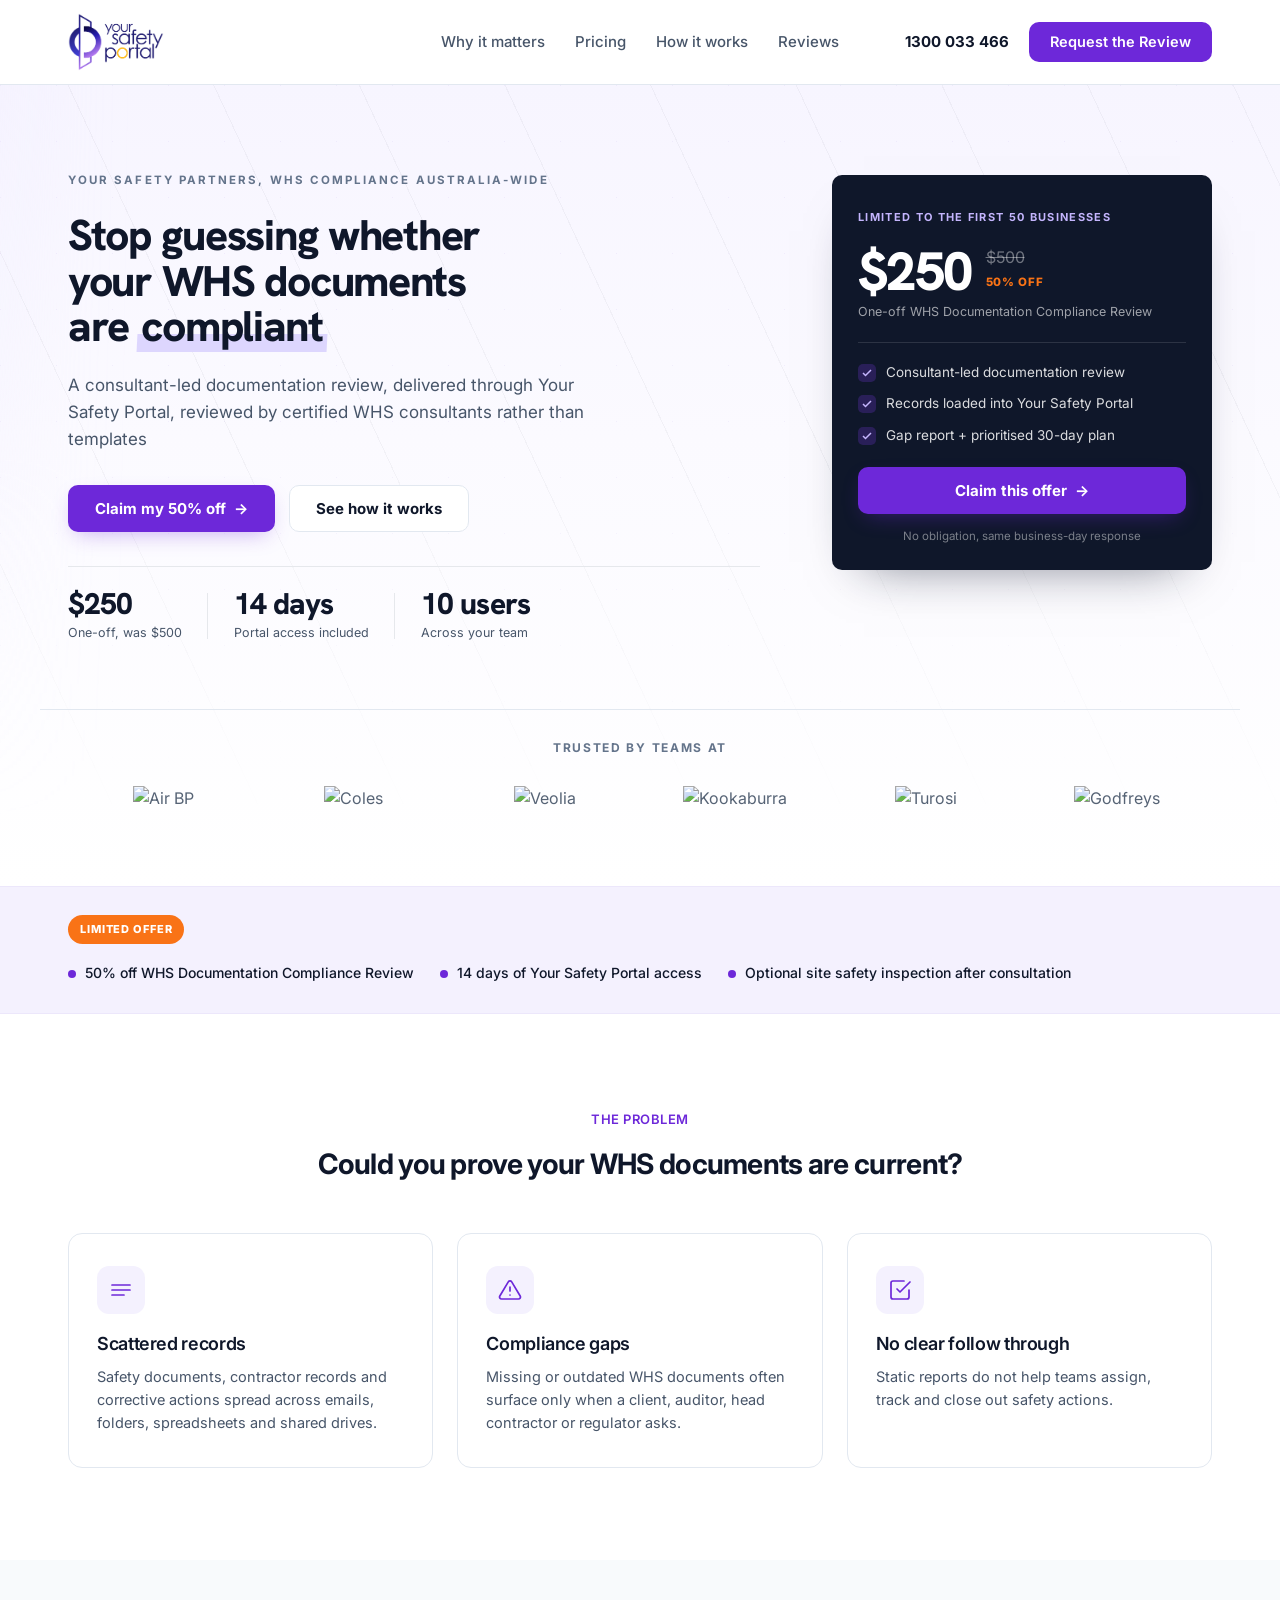
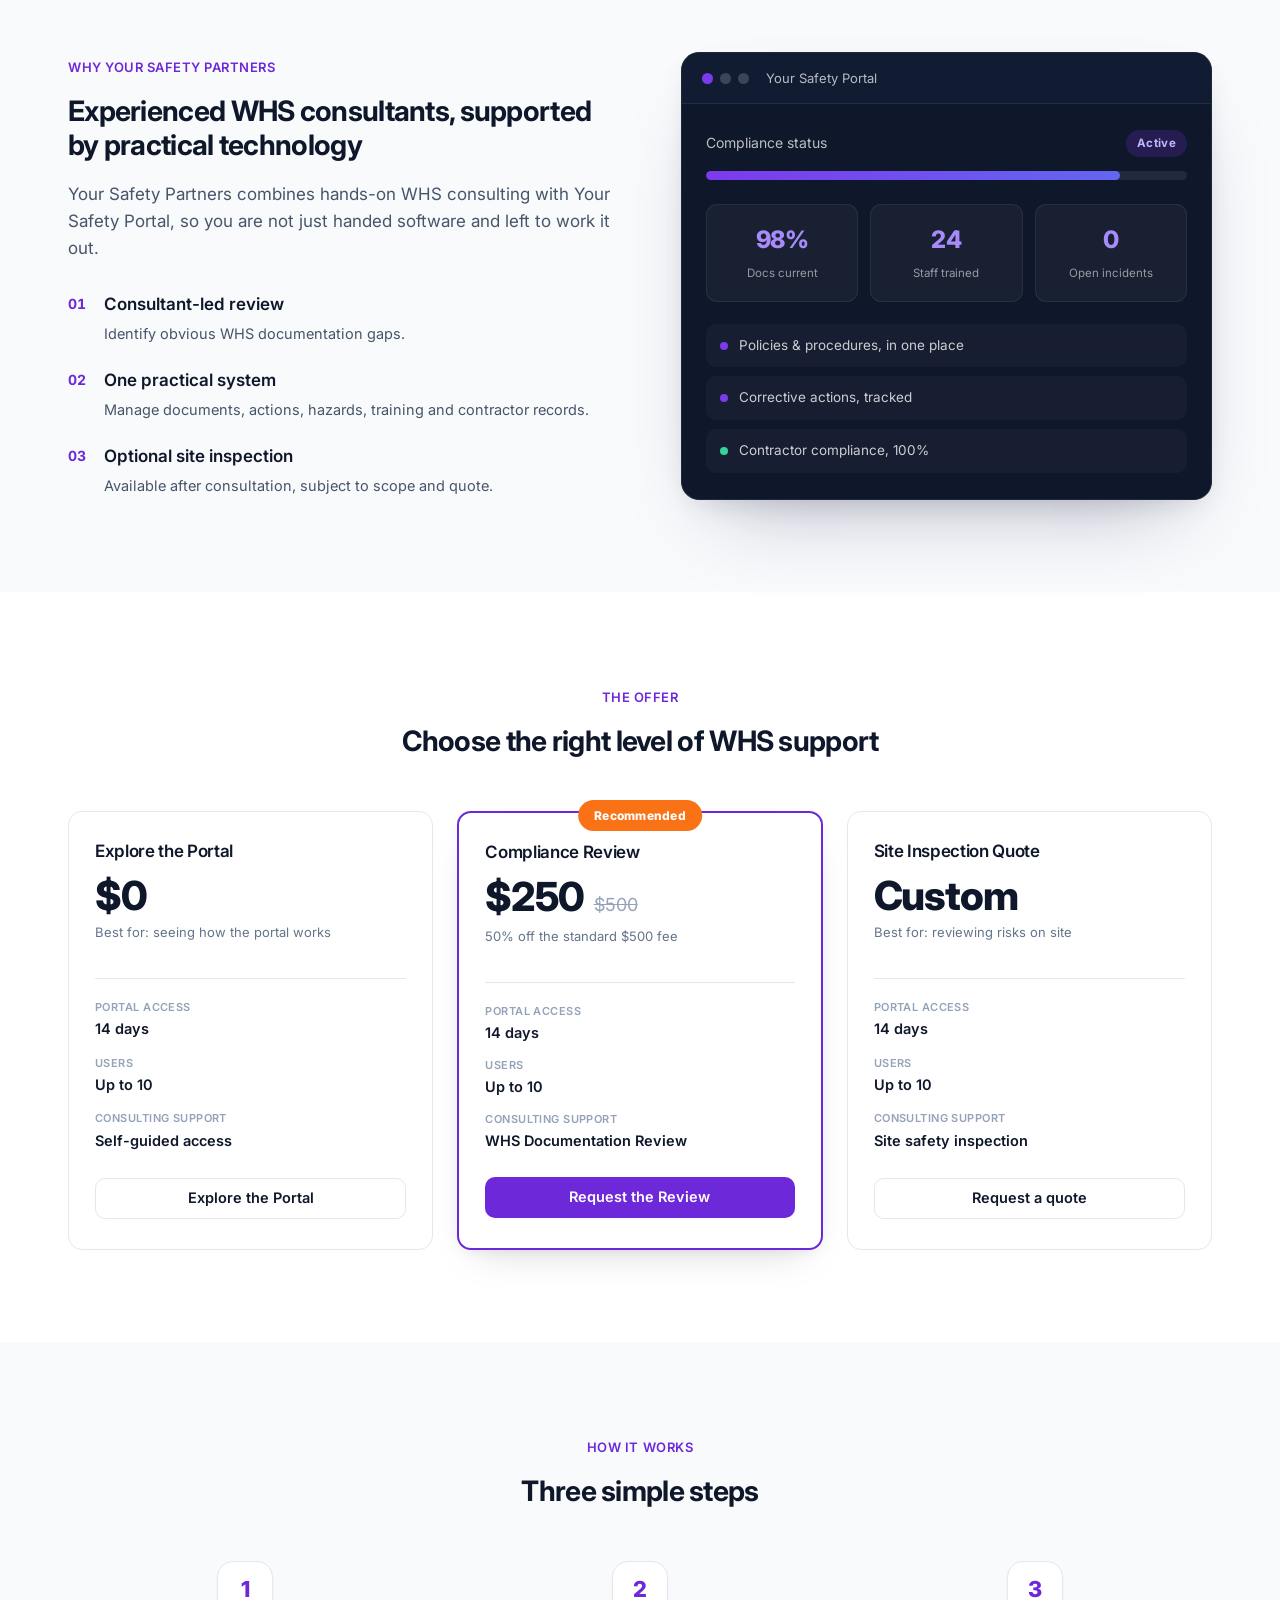
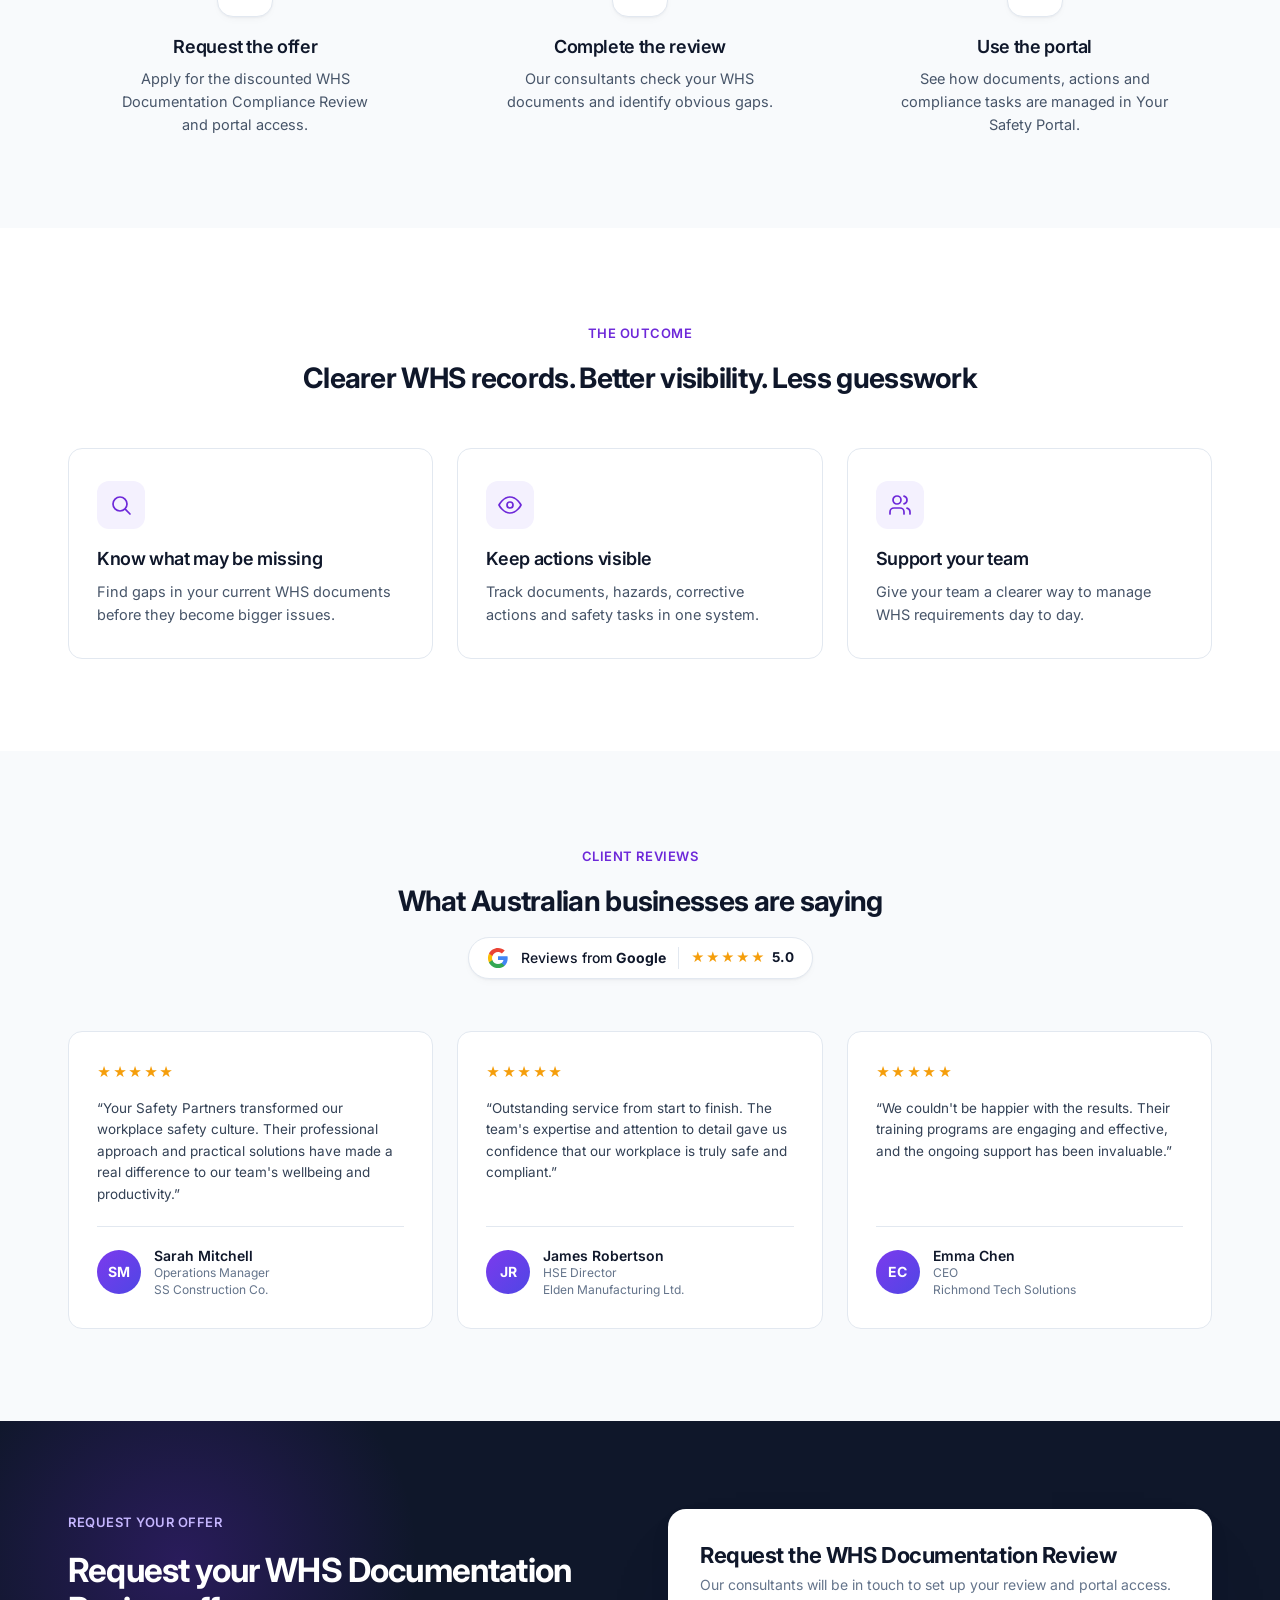
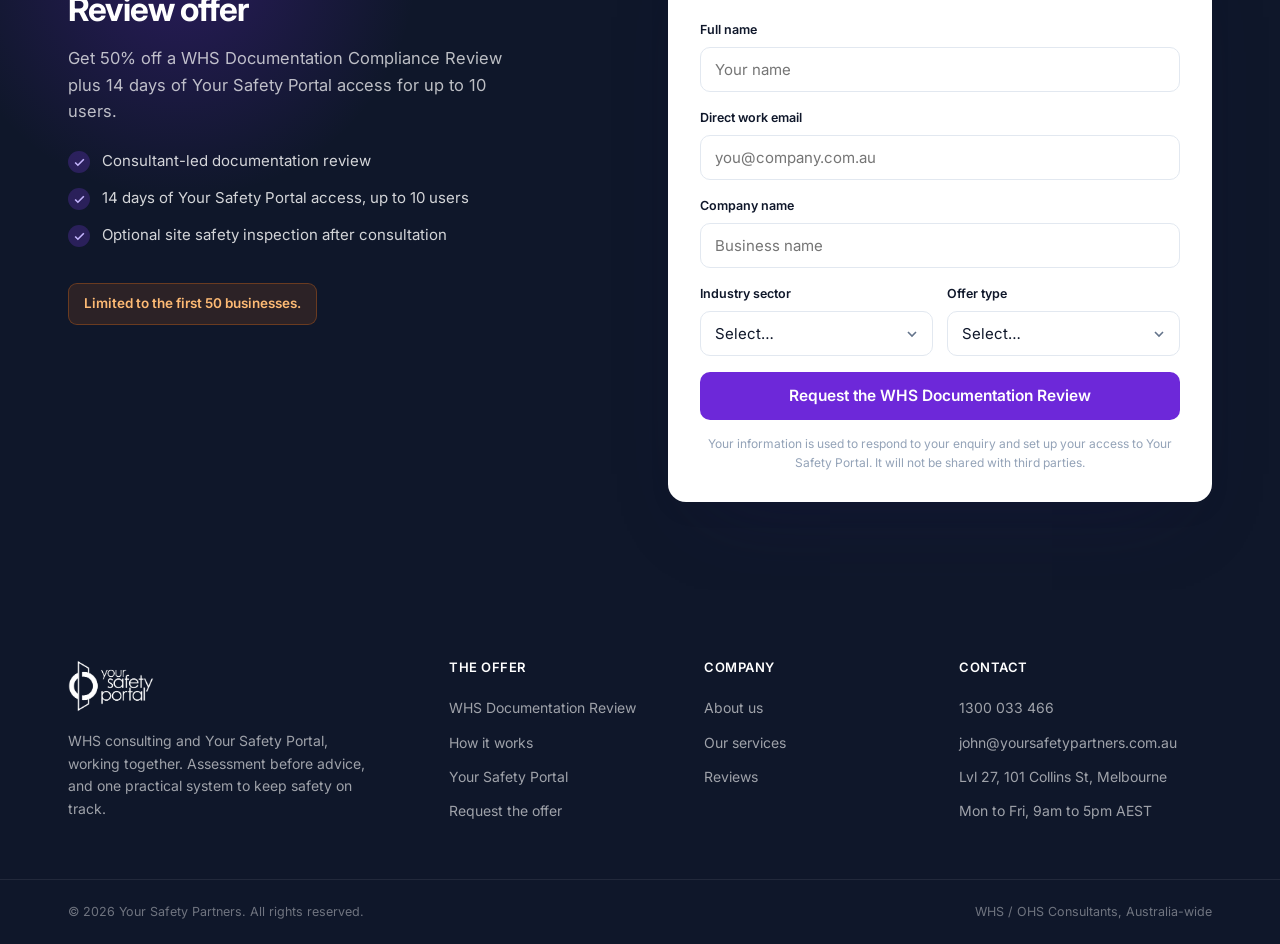
==== commit cdf12689: "Headline arrives a line at a time, not as one block Each line already had its own span for the mobil" ====
--- a/index.html
+++ b/index.html
@@ -369,7 +369,8 @@
      used deliberately: it still fires when the animation clock does not. */
   setTimeout(function () {
     document.documentElement.classList.remove('anim-in');
-  }, 2400);
+  }, 2800);   /* the sequence lands at 2185ms; leave real margin so the class
+                 is never pulled out from under a still-running animation */
 
   if (!window.requestAnimationFrame) return;
 
--- a/portal.css
+++ b/portal.css
@@ -874,28 +874,37 @@
 .nav{ animation:ysp-inD 520ms var(--e-out) both; }
 
 /* Left column, in reading order */
-.hero__eyebrow,.hero__title,.hero__lede,.hero__cta{
-  animation-name:ysp-inL; animation-duration:640ms; }
-.hero__eyebrow{ animation-delay:150ms; }
-.hero__title  { animation-delay:240ms; }
-.hero__lede   { animation-delay:350ms; }
-.hero__cta    { animation-delay:450ms; }
-
-/* The marker waits until the headline has actually landed */
-.hero__title .hl::before{ animation:ysp-mark 620ms var(--e-out) 820ms both; }
+.hero__eyebrow,.hero__lede,.hero__cta{
+  animation-name:ysp-inL; animation-duration:560ms; }
+.hero__eyebrow{ animation-delay:120ms; }
+.hero__lede   { animation-delay:660ms; }
+.hero__cta    { animation-delay:790ms; }
+
+/* The headline arrives a line at a time, not as one block. Each line is its
+   own span, so each gets its own delay — 130ms apart, enough to read as a
+   sequence without feeling slow. Below 960px the spans go inline, where
+   transform does not apply to non-replaced inline boxes, so those lines
+   fade rather than slide. */
+.hero__title{ animation-name:none; }
+.hero__title .ln{ animation:ysp-inL 560ms var(--e-out) both; }
+.hero__title .ln:nth-child(1){ animation-delay:260ms; }
+.hero__title .ln:nth-child(2){ animation-delay:390ms; }
+.hero__title .ln:nth-child(3){ animation-delay:520ms; }
+
+/* The marker waits until the last line has actually landed (520+560=1080) */
+.hero__title .hl::before{ animation:ysp-mark 620ms var(--e-out) 1120ms both; }
 
 /* Figures rise after the copy is in place */
-.hero__stats li{ animation-name:ysp-inU; animation-duration:600ms;
-  animation-delay:calc(560ms + var(--n,0) * 90ms); }
+.hero__stats li{ animation-name:ysp-inU; animation-duration:560ms;
+  animation-delay:calc(920ms + var(--n,0) * 90ms); }
 
 /* The card arrives from its own side, slightly slower so it feels heavier */
-.offer-card{ animation-name:ysp-inR; animation-duration:720ms; animation-delay:330ms; }
-
-/* Trust strip closes the sequence. 60ms between logos rather than 90ms,
-   so the last one lands at ~1.85s instead of dragging past 2s. */
-.hero__logos-label{ animation-name:ysp-inU; animation-duration:600ms; animation-delay:860ms; }
-.hero__logos-row li{ animation-name:ysp-inU; animation-duration:600ms;
-  animation-delay:calc(930ms + var(--i,0) * 60ms); }
+.offer-card{ animation-name:ysp-inR; animation-duration:720ms; animation-delay:460ms; }
+
+/* Trust strip closes the sequence */
+.hero__logos-label{ animation-name:ysp-inU; animation-duration:560ms; animation-delay:1220ms; }
+.hero__logos-row li{ animation-name:ysp-inU; animation-duration:560ms;
+  animation-delay:calc(1300ms + var(--i,0) * 65ms); }
 
 /* Reduced motion gets a real entrance too, just without movement: the same
    staggered sequence, opacity only. Killing it outright made the page look
@@ -903,7 +912,7 @@
    reduced variant rather than "no animation at all". */
 @keyframes ysp-fade{ from{ opacity:0; } to{ opacity:1; } }
 @media(prefers-reduced-motion:reduce){
-  .nav,.hero__eyebrow,.hero__title,.hero__lede,.hero__cta,.hero__stats li,
+  .nav,.hero__eyebrow,.hero__title .ln,.hero__lede,.hero__cta,.hero__stats li,
   .offer-card,.hero__logos-label,.hero__logos-row li{
     animation-name:ysp-fade !important;
     animation-duration:420ms !important;
@@ -932,6 +941,7 @@
 html:not(.anim-in) .nav,
 html:not(.anim-in) .hero__eyebrow,
 html:not(.anim-in) .hero__title,
+html:not(.anim-in) .hero__title .ln,
 html:not(.anim-in) .hero__sub,
 html:not(.anim-in) .hero__lede,
 html:not(.anim-in) .hero__cta,
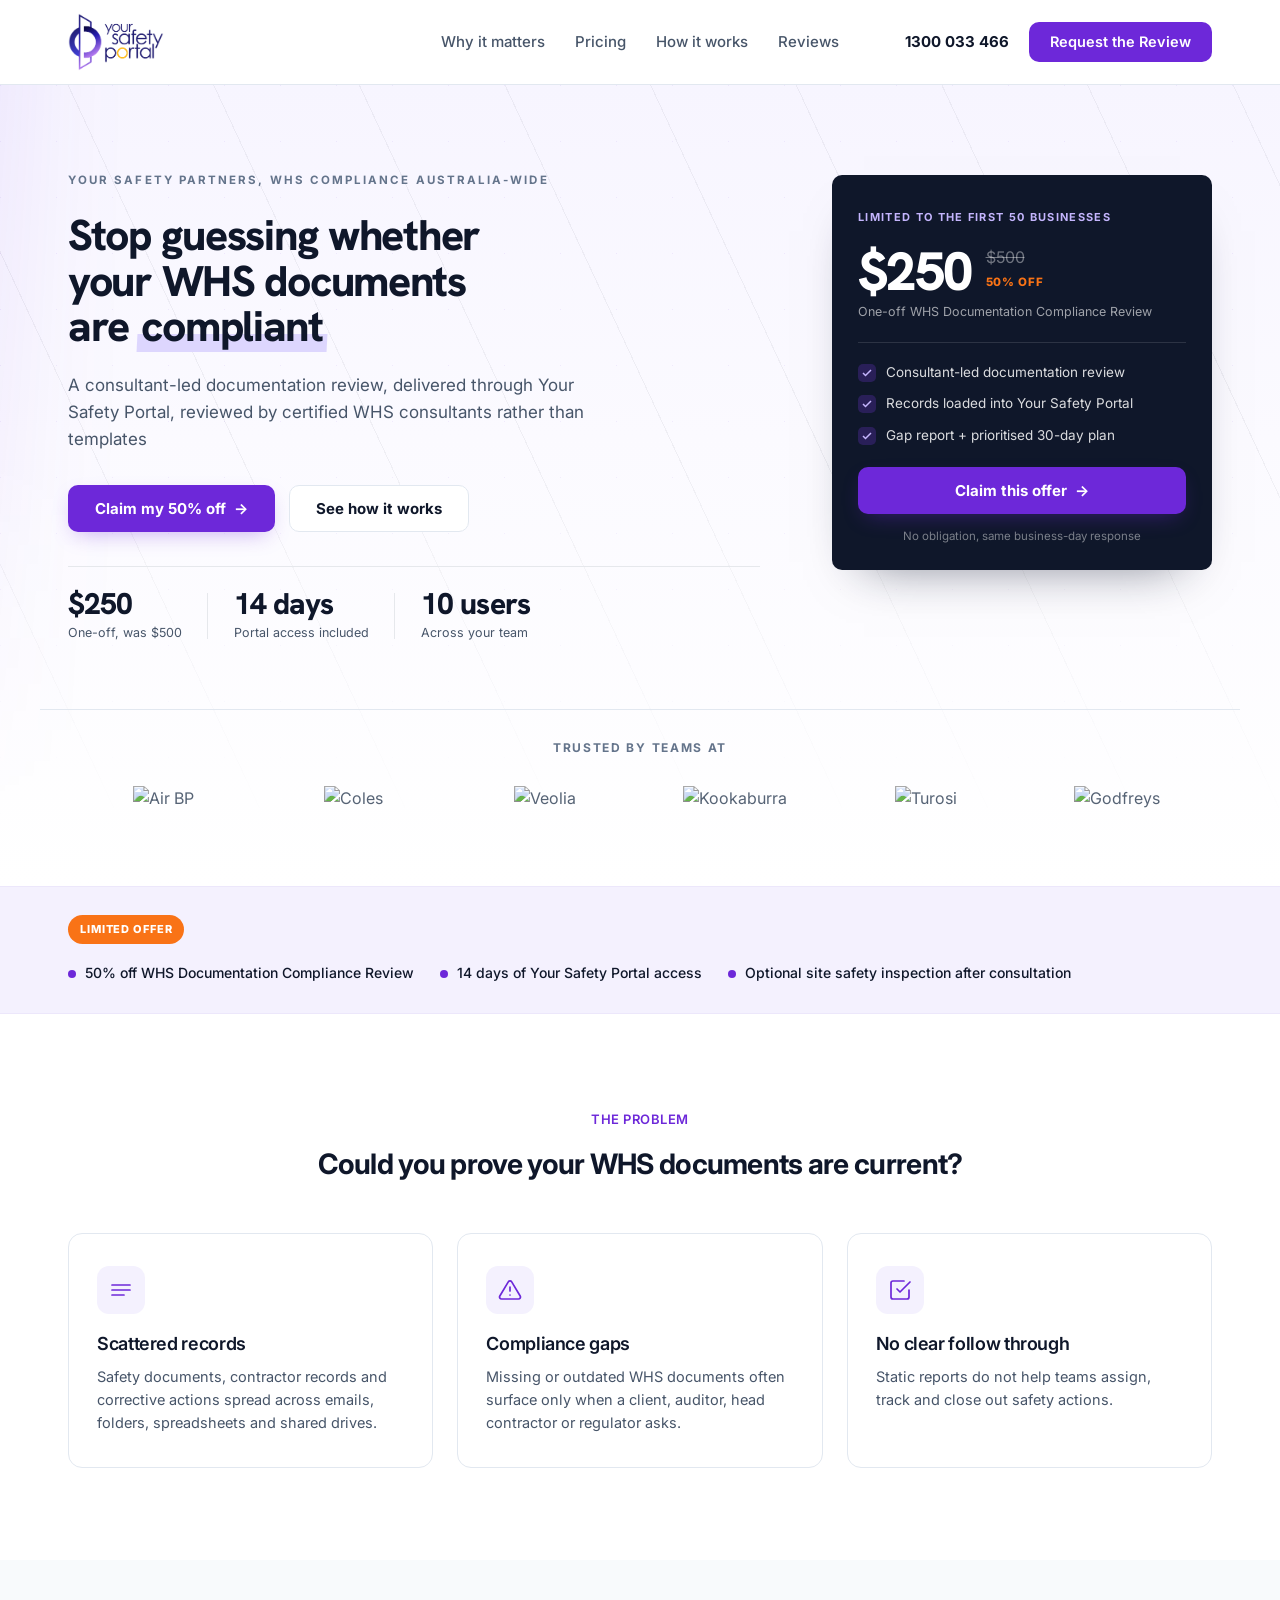
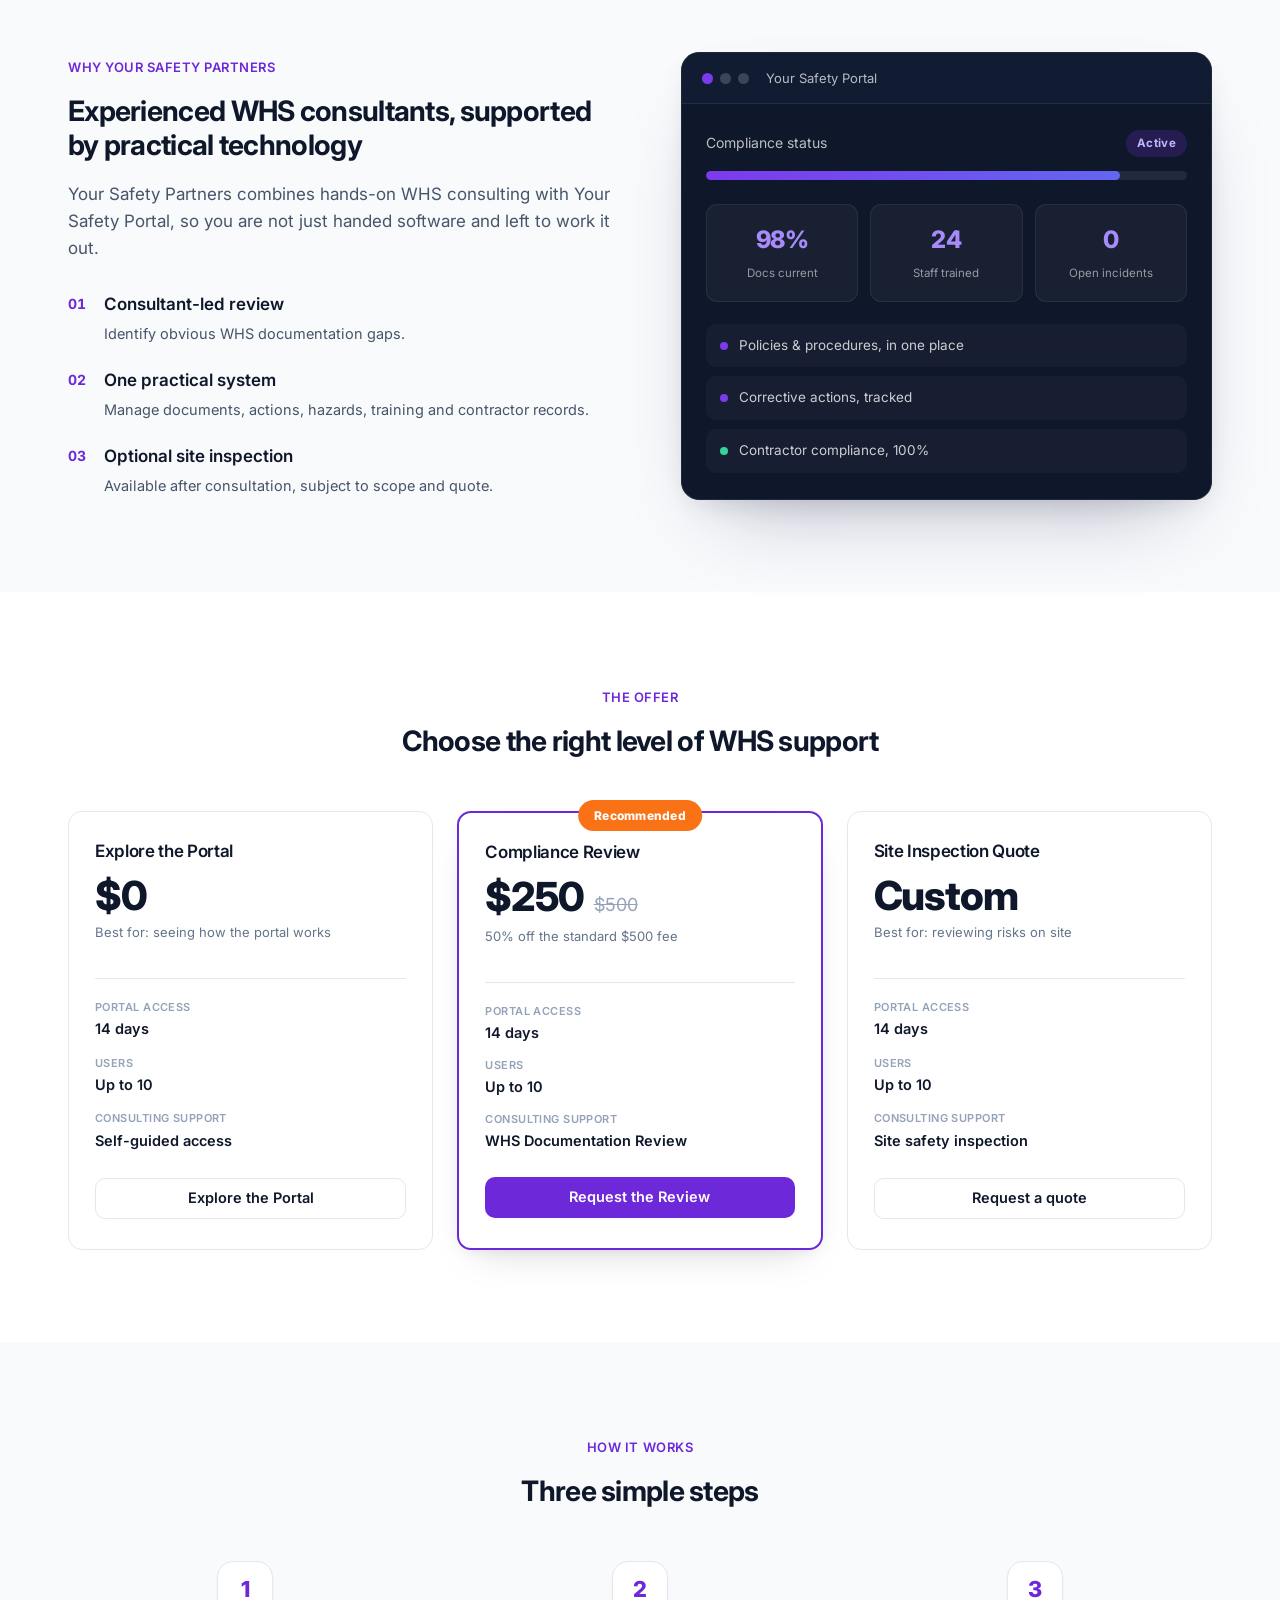
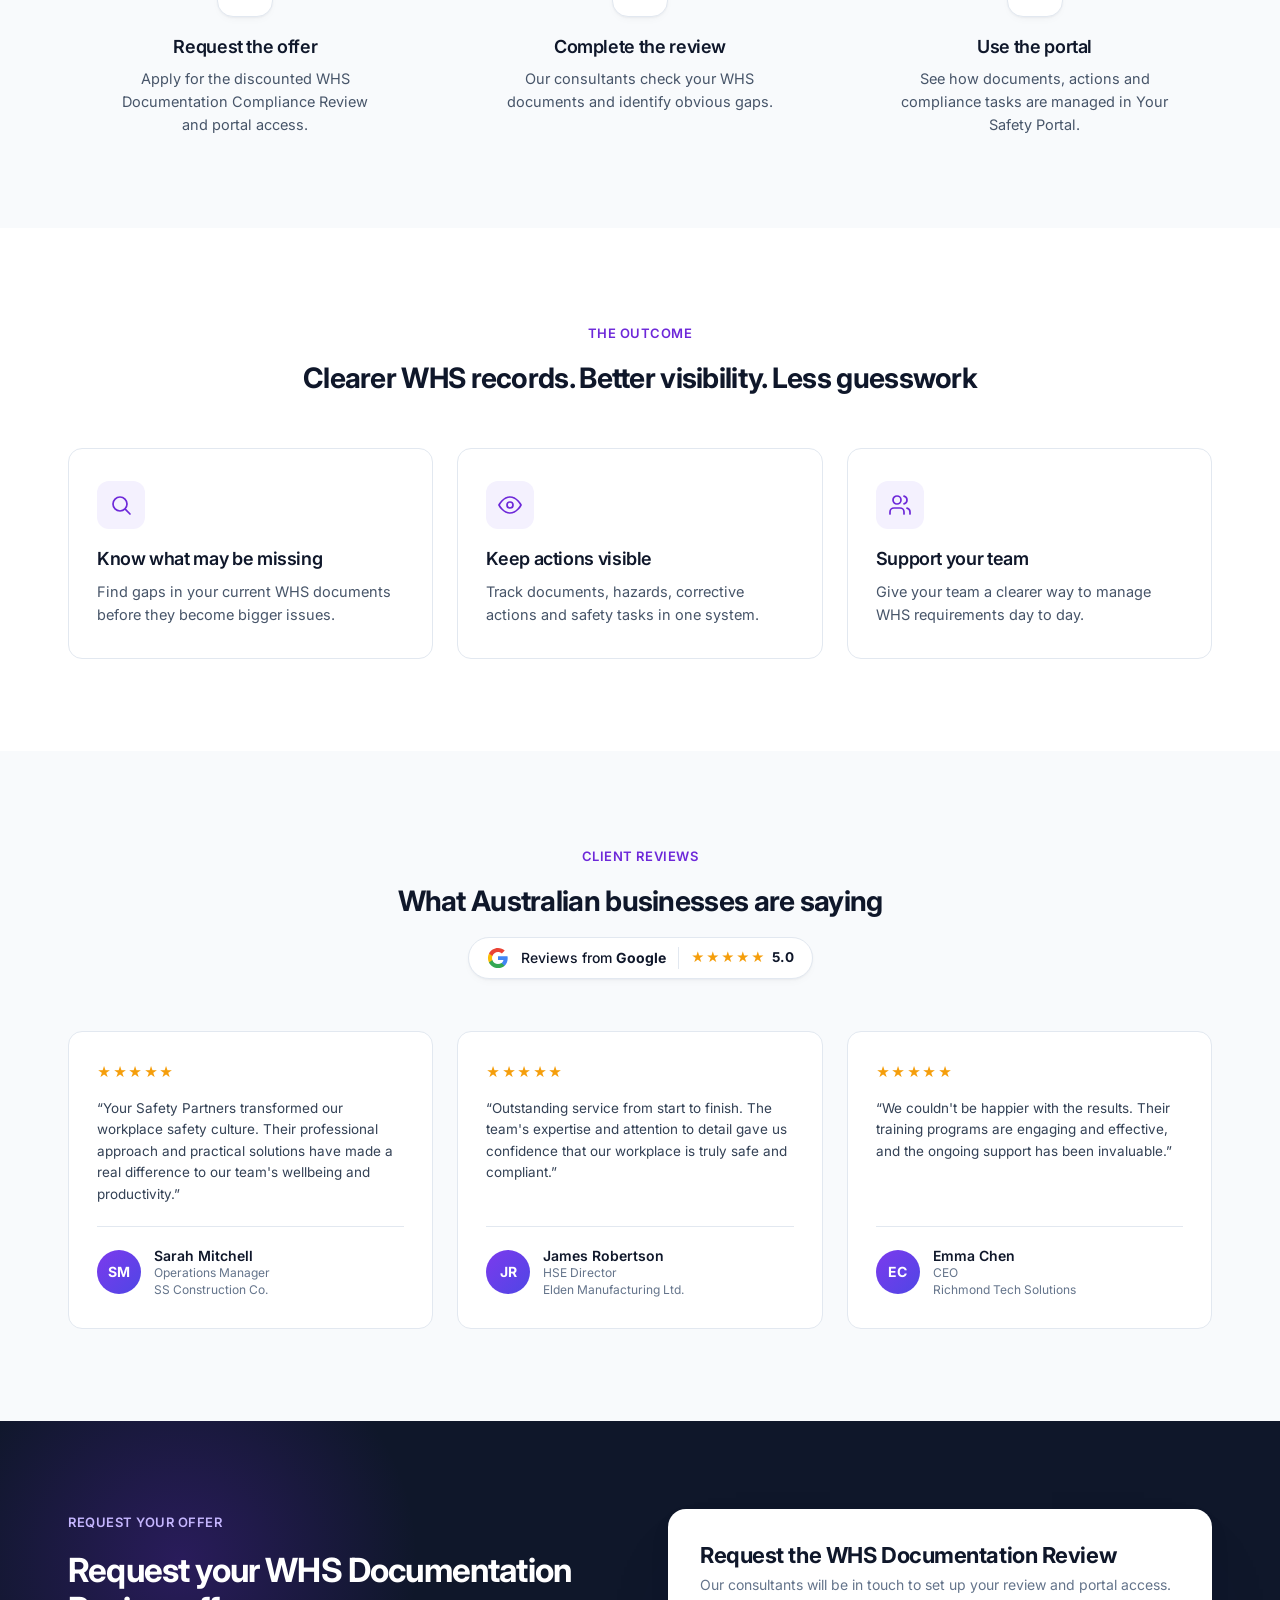
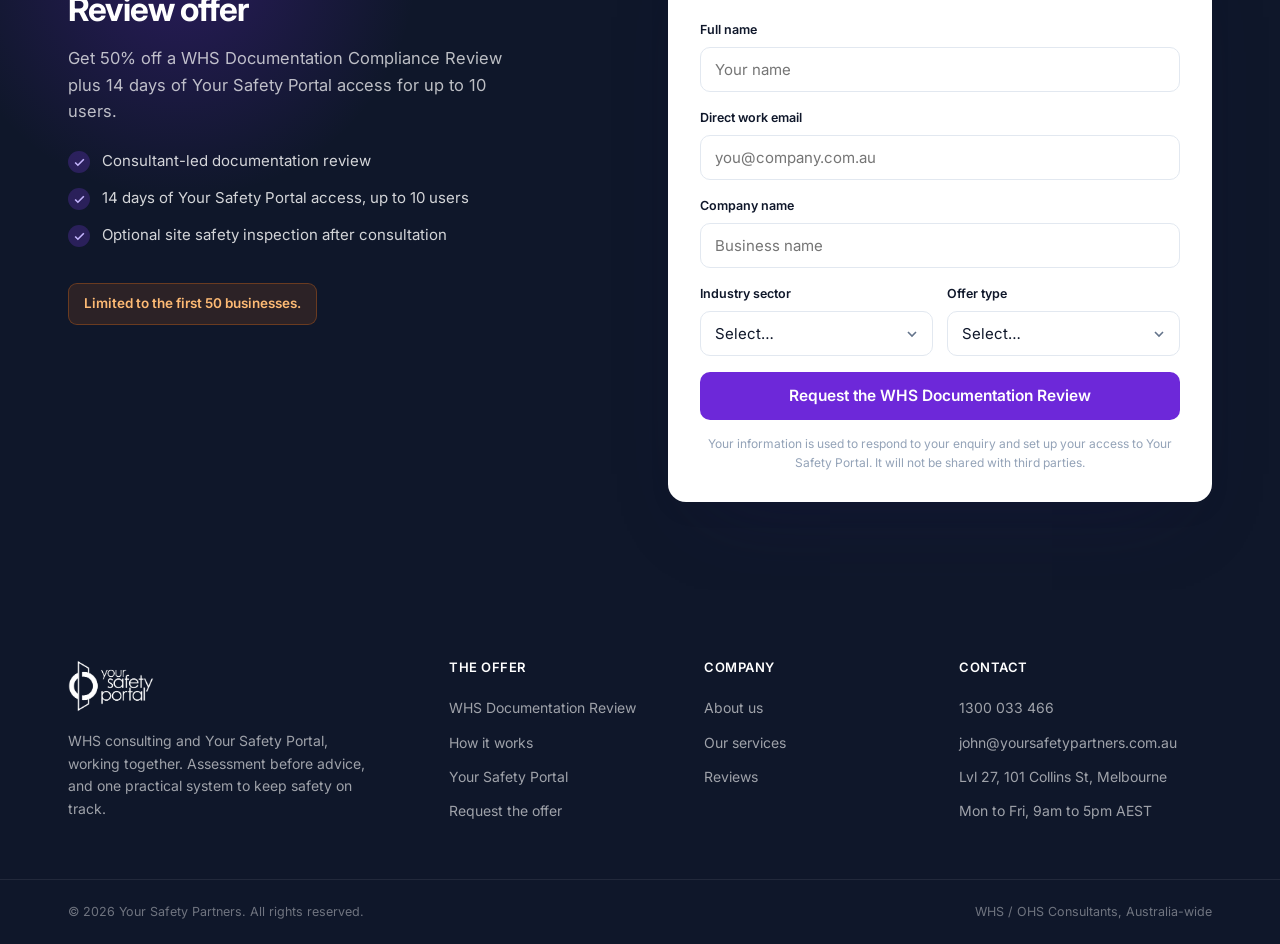
==== commit b3773fe2: "Background: make the ambient motion actually perceptible Measured why nothing appeared to move. Two " ====
--- a/index.html
+++ b/index.html
@@ -5,7 +5,11 @@
      here, before first paint, and removed by script once the sequence is
      over. With scripting off it is never set, so the page renders fully
      visible instead of waiting on an animation that will never run. -->
-<script>document.documentElement.className += ' anim-in';</script>
+<script>document.documentElement.className += ' anim-in';
+/* ?motion=on forces the animation on even when the OS asks for reduced
+   motion. Purely for previewing on a machine that has animation effects
+   switched off; without the parameter the default behaviour is untouched. */
+if (location.search.indexOf('motion=on') > -1) document.documentElement.className += ' force-motion';</script>
 <meta charset="UTF-8" />
 <meta name="viewport" content="width=device-width, initial-scale=1.0" />
 <title>WHS Documentation Compliance Review, 50% Off | Your Safety Portal</title>
--- a/portal.css
+++ b/portal.css
@@ -912,15 +912,22 @@
    reduced variant rather than "no animation at all". */
 @keyframes ysp-fade{ from{ opacity:0; } to{ opacity:1; } }
 @media(prefers-reduced-motion:reduce){
-  .nav,.hero__eyebrow,.hero__title .ln,.hero__lede,.hero__cta,.hero__stats li,
-  .offer-card,.hero__logos-label,.hero__logos-row li{
+  html:not(.force-motion) .nav,
+  html:not(.force-motion) .hero__eyebrow,
+  html:not(.force-motion) .hero__title .ln,
+  html:not(.force-motion) .hero__lede,
+  html:not(.force-motion) .hero__cta,
+  html:not(.force-motion) .hero__stats li,
+  html:not(.force-motion) .offer-card,
+  html:not(.force-motion) .hero__logos-label,
+  html:not(.force-motion) .hero__logos-row li{
     animation-name:ysp-fade !important;
     animation-duration:420ms !important;
     animation-timing-function:linear !important;
     animation-fill-mode:both !important;
     transform:none !important; }          /* delays are inherited, so the
                                              sequence still reads in order */
-  .hero__title .hl::before{
+  html:not(.force-motion) .hero__title .hl::before{
     animation-name:ysp-fade !important; animation-duration:420ms !important;
     transform:skew(-3deg) !important; }
 }
@@ -969,27 +976,34 @@
   -webkit-mask-image:linear-gradient(180deg,#000 0%,#000 46%,transparent 92%);
   mask-image:linear-gradient(180deg,#000 0%,#000 46%,transparent 92%); }
 
-/* Plane A — the primary hairlines, 115deg, 84px tile */
+/* Plane A — the primary hairlines, 115deg, 84px tile.
+   11s, not 34s: at 34s the pattern crept along at 2.2px/sec, which is below
+   the point where drift reads as movement at all. 76.1px over 11s is
+   ~6.9px/sec — a slow, deliberate drift you can actually see. */
 .hero__grid{ inset:-35%; opacity:1; will-change:transform;
   -webkit-mask-image:none; mask-image:none;
   background-image:repeating-linear-gradient(115deg,
-    rgba(109,40,217,.055) 0 1px, transparent 1px 84px);
-  animation:ysp-planeA 34s linear infinite; }
-
-/* Plane B — a sparser counter-plane, 65deg, 132px tile, drifting the other way */
+    rgba(109,40,217,.07) 0 1px, transparent 1px 84px);
+  animation:ysp-planeA 11s linear infinite; }
+
+/* Plane B — a sparser counter-plane, 65deg, 132px tile, drifting the other way.
+   Deliberately not a multiple of plane A's period, so the two never lock into
+   step and the interference pattern keeps changing. */
 .hero__bgfx::before{ content:""; position:absolute; inset:-35%; display:block;
   will-change:transform;
   background-image:repeating-linear-gradient(65deg,
-    rgba(15,23,42,.04) 0 1px, transparent 1px 132px);
-  animation:ysp-planeB 52s linear infinite; }
-
-/* A single wide, soft pass of light. Low alpha, long interval. */
+    rgba(15,23,42,.05) 0 1px, transparent 1px 132px);
+  animation:ysp-planeB 17s linear infinite; }
+
+/* A wide, soft pass of light. Was white over a near-white canvas: a colour
+   delta of 5, effectively invisible. Now carries the brand violet, which
+   lifts it to roughly 15 — present, but still only a soft pass of light. */
 .hero__bgfx::after{ content:""; display:block; position:absolute;
   top:-25%; left:-45%; width:48%; height:150%;
   background:linear-gradient(100deg, transparent,
-    rgba(255,255,255,.62) 46%, rgba(237,233,254,.28) 62%, transparent);
-  filter:blur(44px); will-change:transform, opacity;
-  animation:ysp-sweep 21s cubic-bezier(.45,0,.55,1) infinite; }
+    rgba(167,139,250,.12) 44%, rgba(109,40,217,.09) 60%, transparent);
+  filter:blur(48px); will-change:transform, opacity;
+  animation:ysp-sweep 14s cubic-bezier(.45,0,.55,1) infinite; }
 
 @keyframes ysp-planeA{
   from{ transform:translate3d(0,0,0); }
@@ -1003,10 +1017,18 @@
   86% { opacity:1; }
   100%{ transform:translate3d(330%,0,0); opacity:0; } }
 
+/* A continuously moving background is exactly what someone who asks for
+   reduced motion needs switched off, so it goes off entirely — no fade
+   substitute here. The :not(.force-motion) guard exists only so the page can
+   be previewed with ?motion=on without changing an OS setting; without that
+   query parameter the class is never added and this behaves normally. */
 @media(prefers-reduced-motion:reduce){
-  .hero__grid,.hero__bgfx::before{ animation:none !important; transform:none !important; }
-  .hero__bgfx::after{ animation:none !important; opacity:0 !important; }
-  .hero__bgfx{ transform:none !important; }
+  html:not(.force-motion) .hero__grid,
+  html:not(.force-motion) .hero__bgfx::before{
+    animation:none !important; transform:none !important; }
+  html:not(.force-motion) .hero__bgfx::after{
+    animation:none !important; opacity:0 !important; }
+  html:not(.force-motion) .hero__bgfx{ transform:none !important; }
 }
 
 /* Card lift on hover, matching the reference's soft violet shadow */
